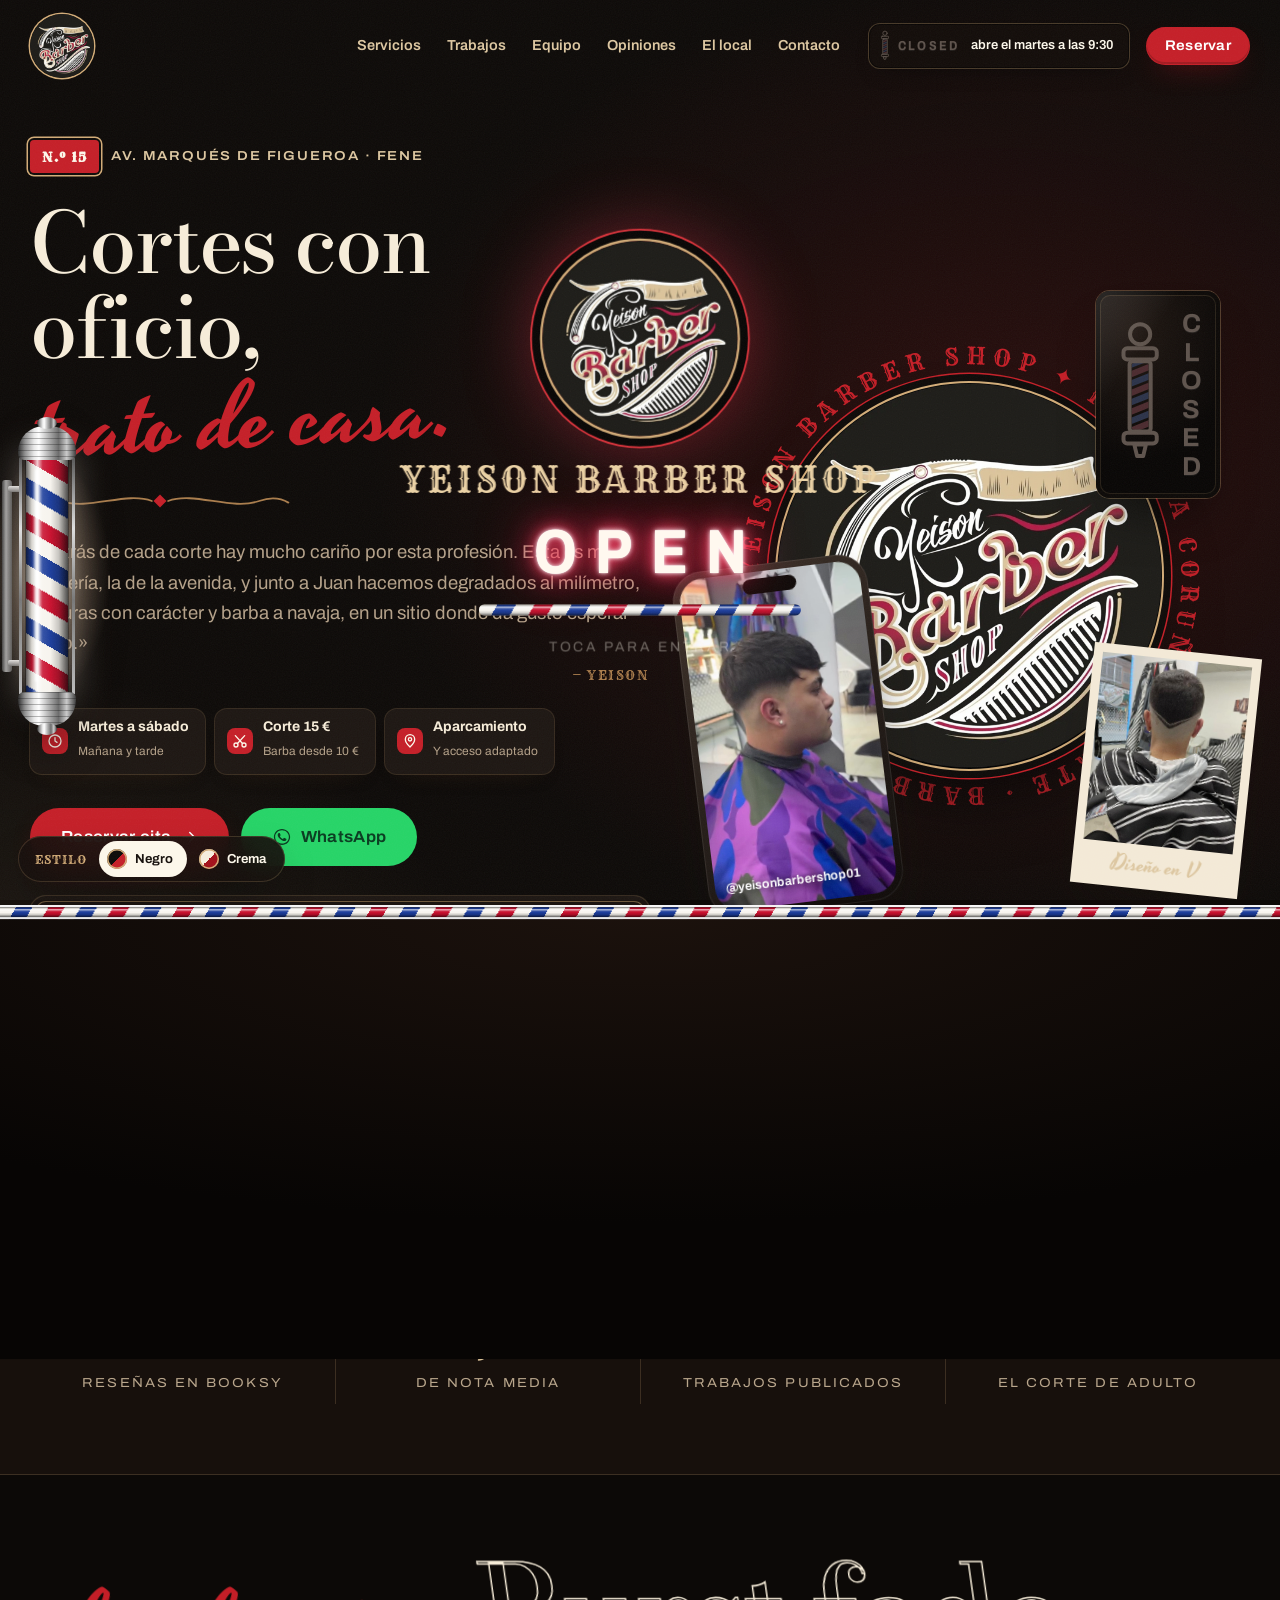
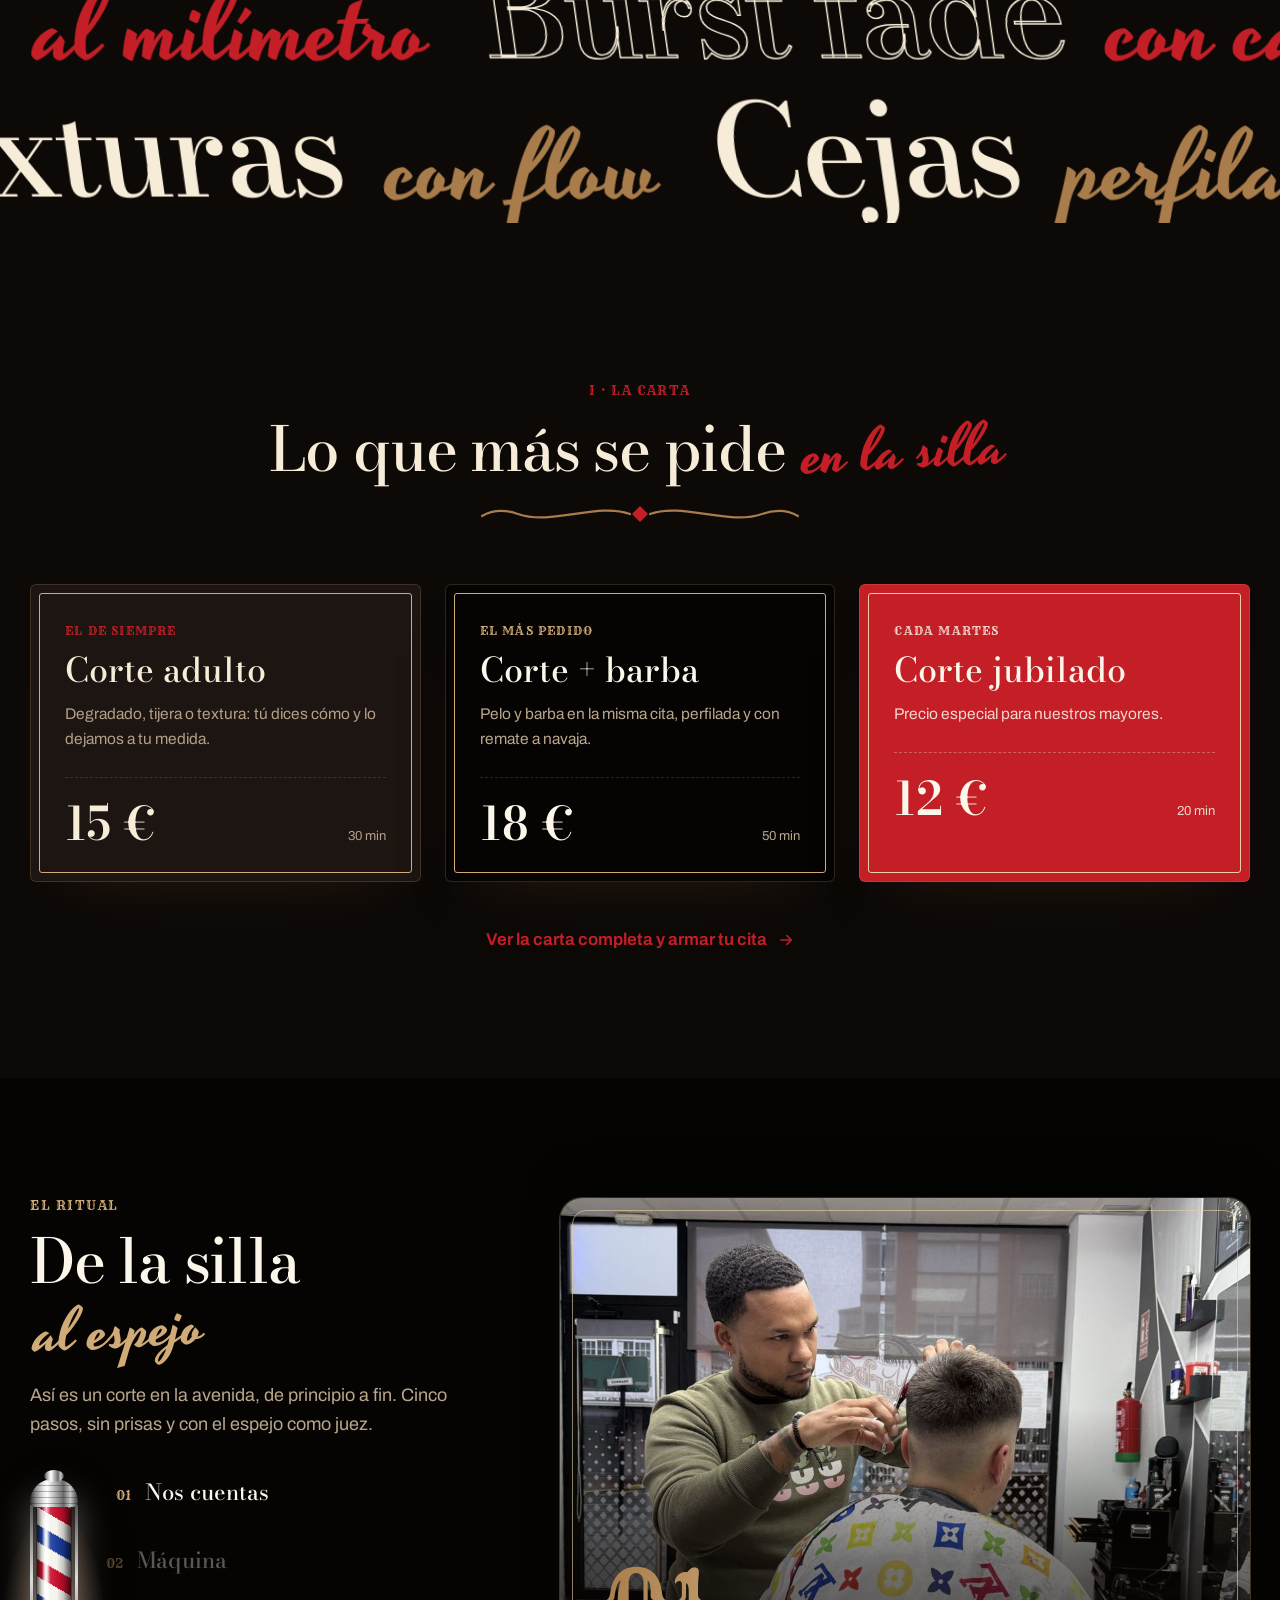
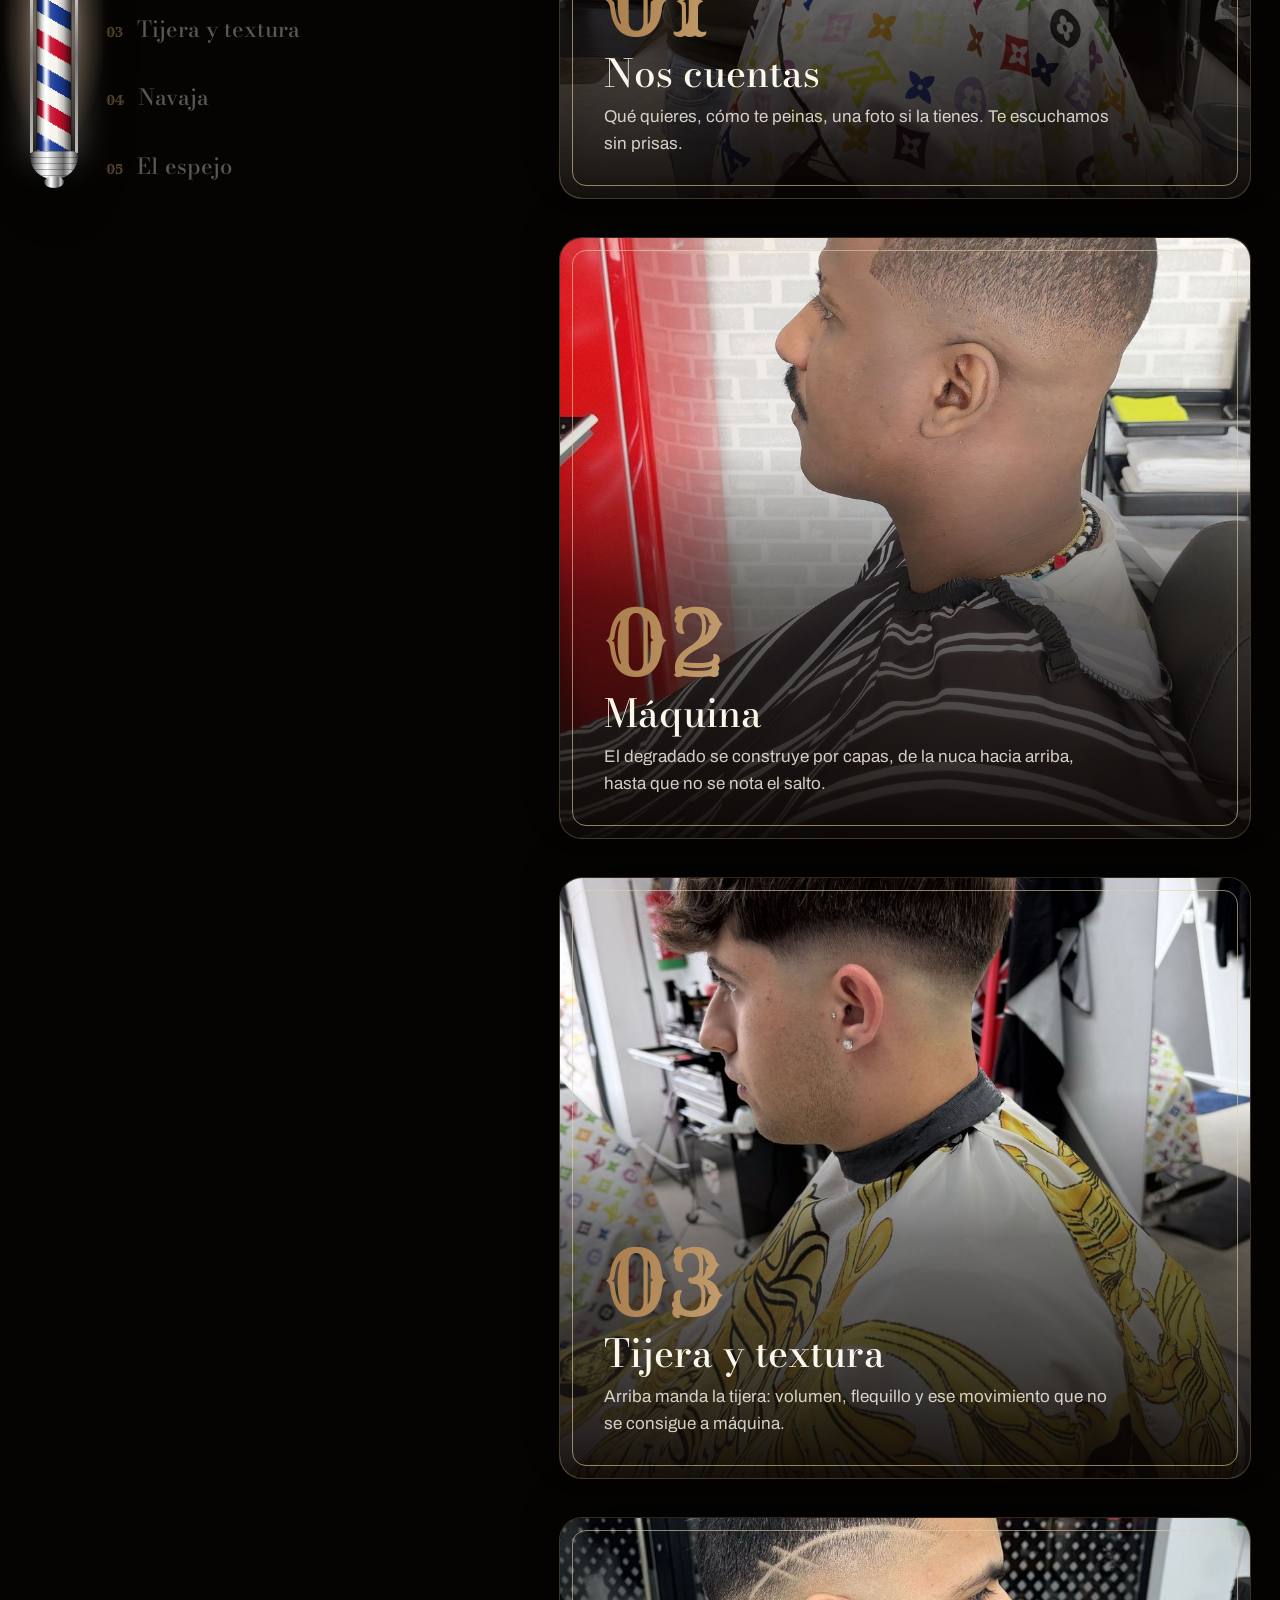
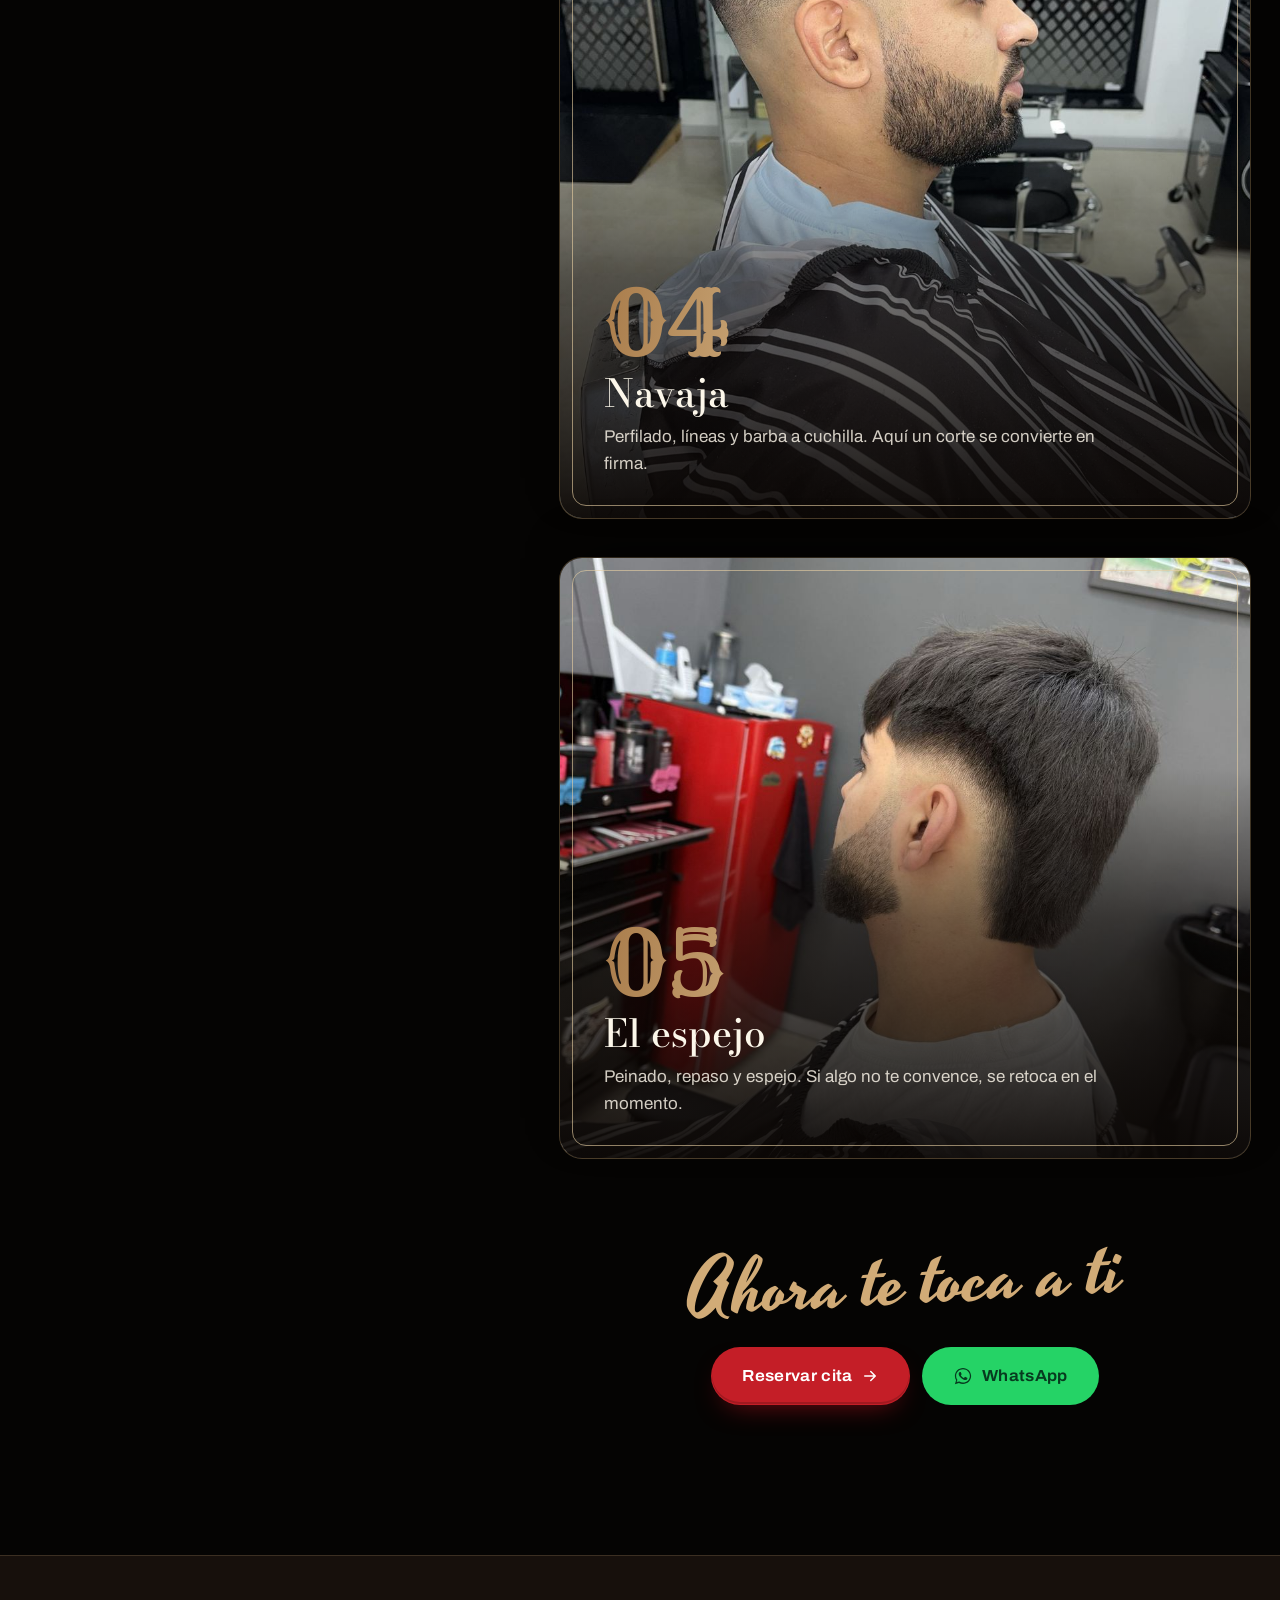
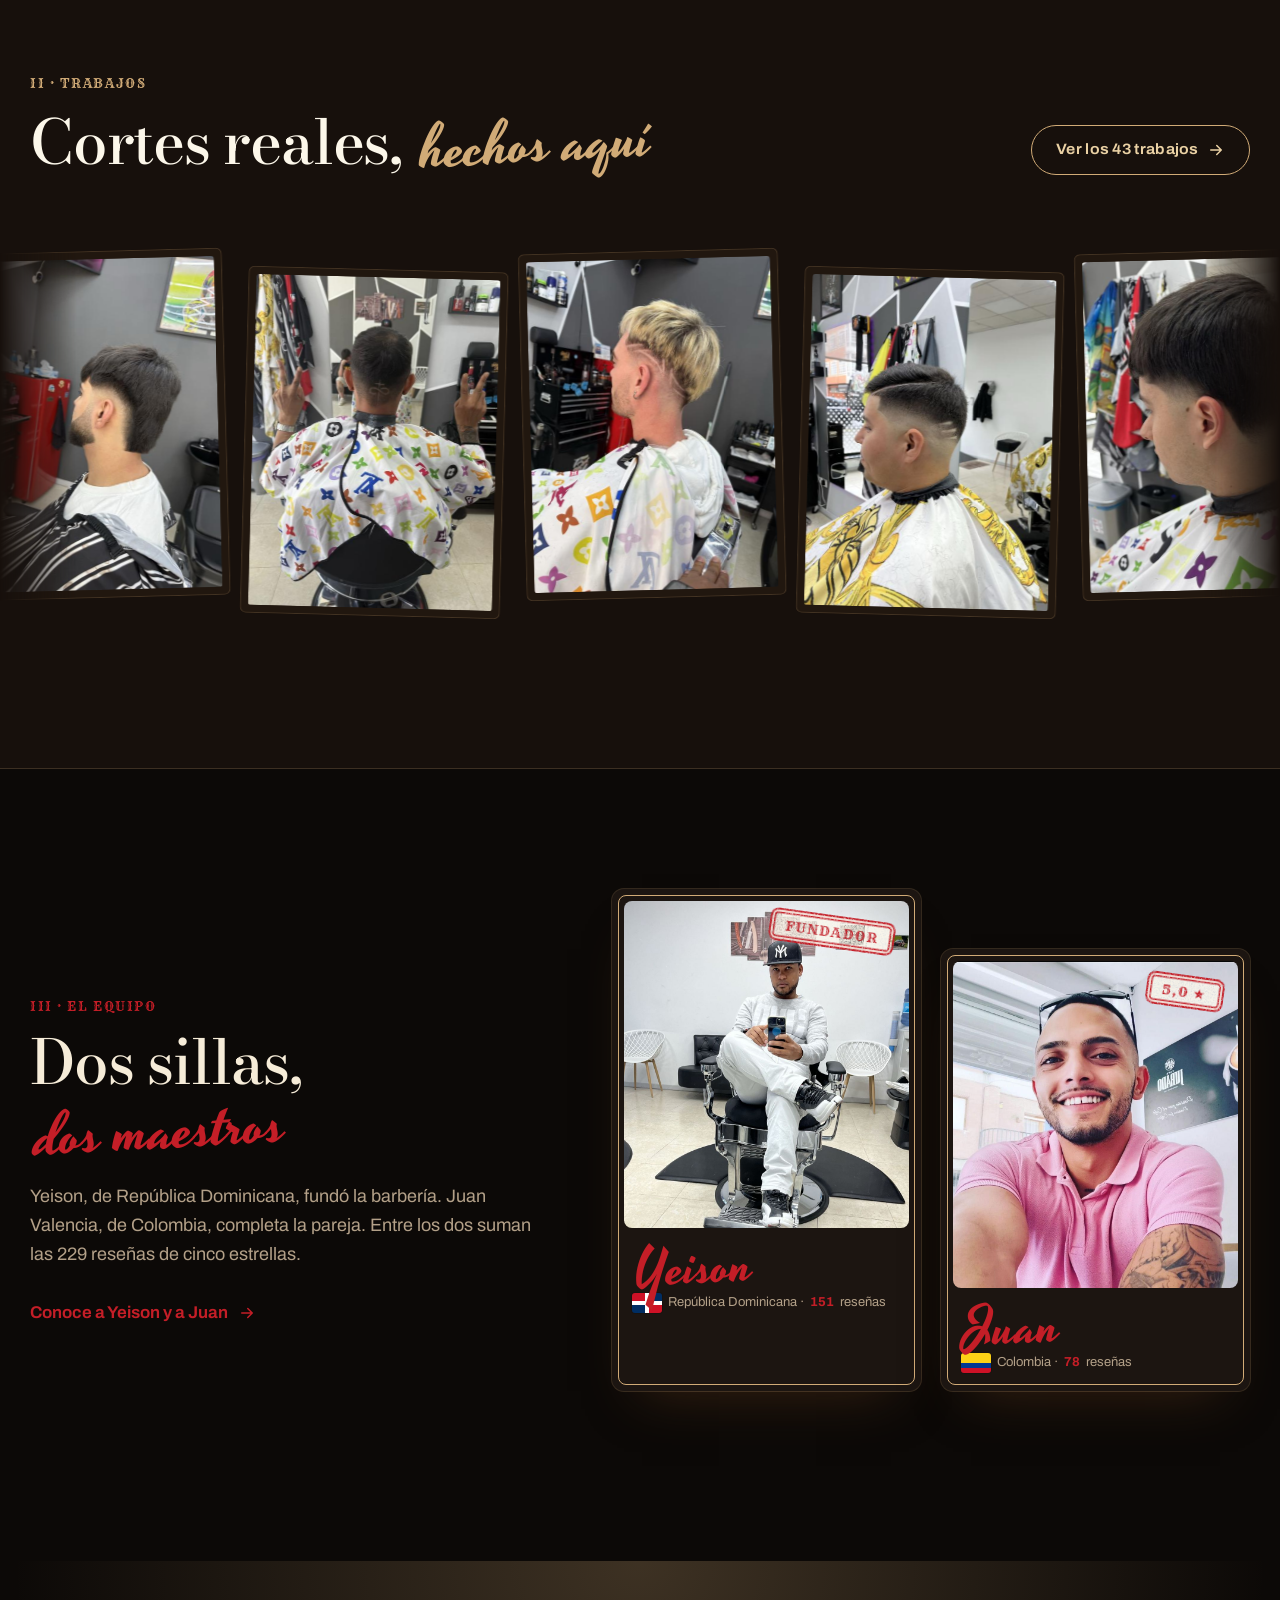
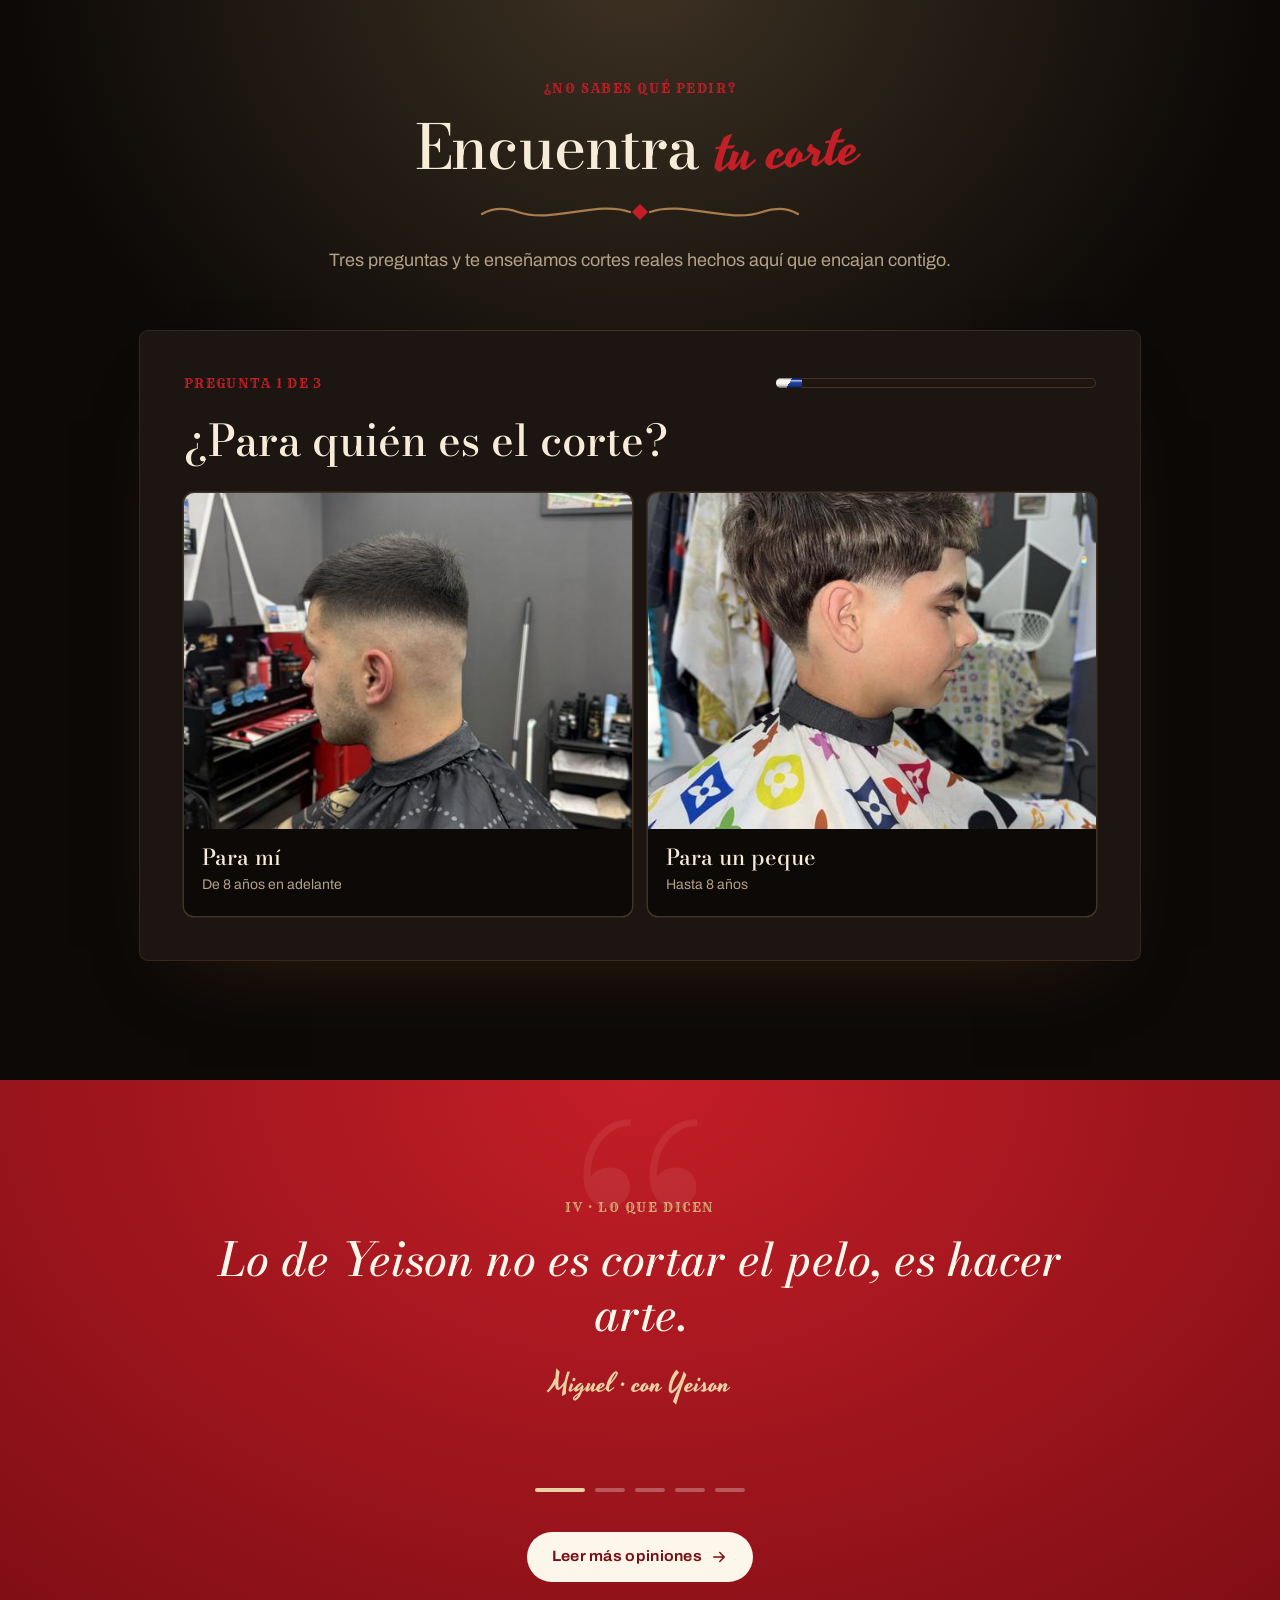
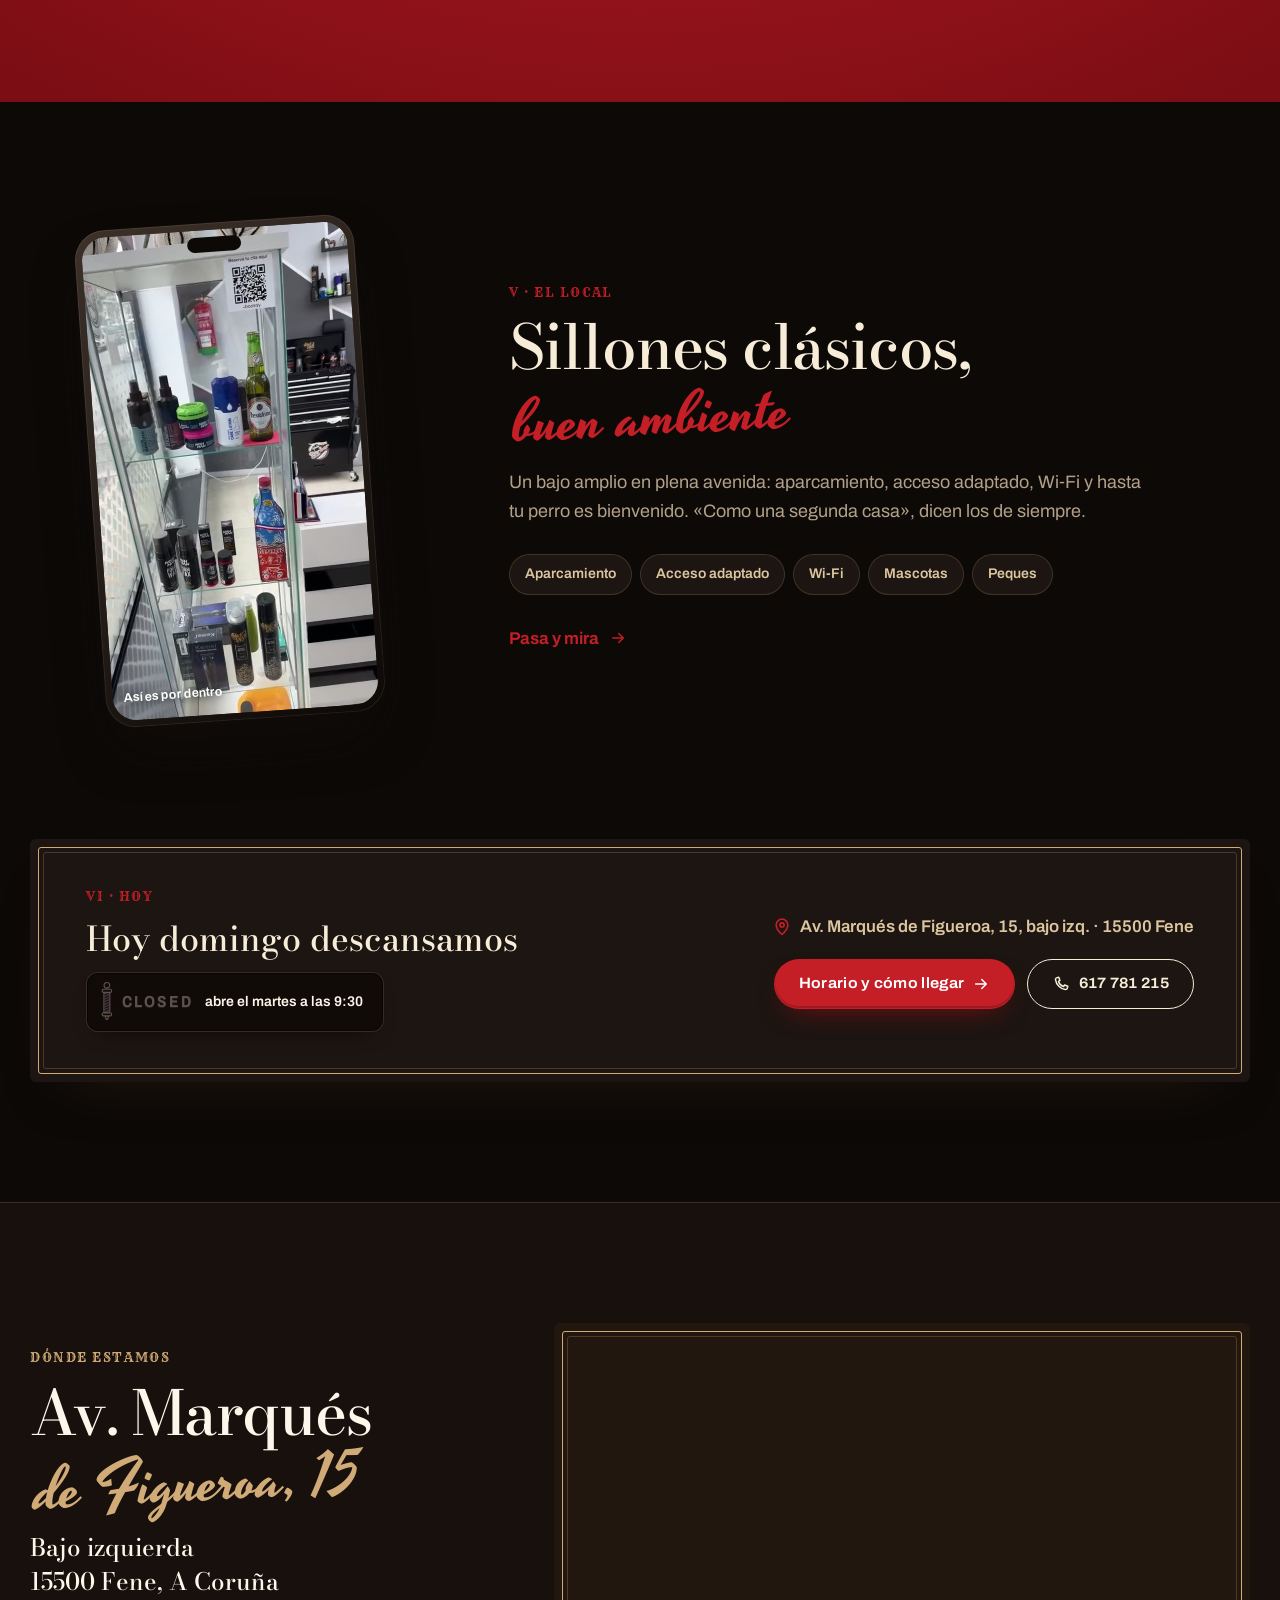
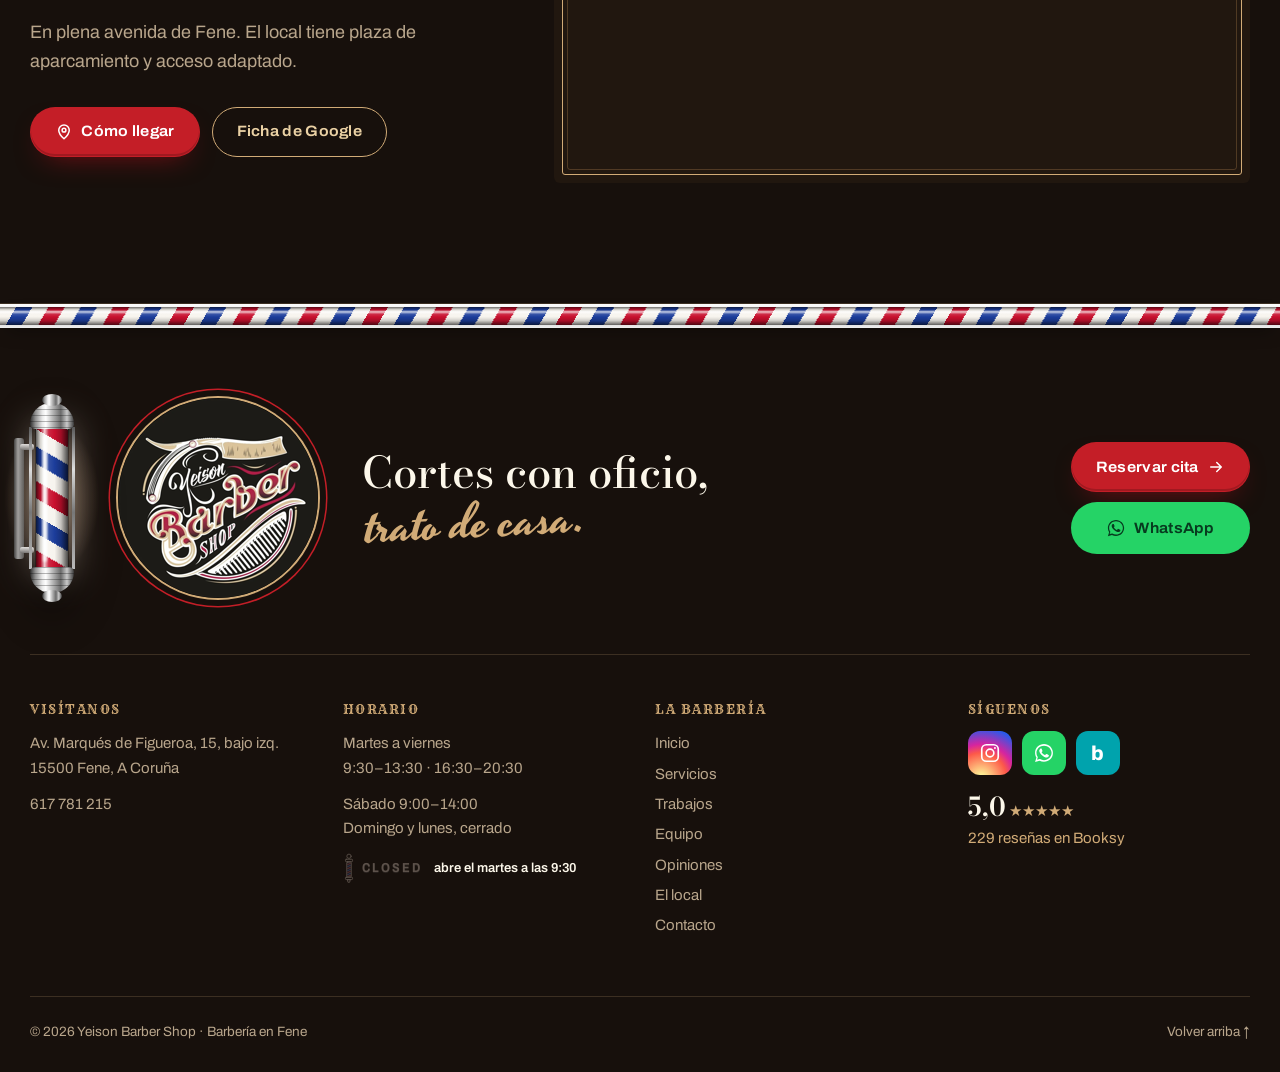
==== index.html @ dd915db0 "Añade la web de Yeison Barber Shop con la cita de Yeison en el hero Co-Authored-By: Claude Sonnet 5." ====
<!doctype html>
<html lang="es">
<head>
<meta charset="utf-8">
<meta name="viewport" content="width=device-width, initial-scale=1, viewport-fit=cover">
<title>Yeison Barber Shop · Barbería en Fene</title>
<meta name="description" content="Barbería en Fene (A Coruña): degradados, cortes con textura, barba, afeitado y cejas. 5,0 en Booksy con 229 reseñas. Reserva online en un minuto.">
<meta name="theme-color" content="#0c0907">
<link rel="icon" type="image/png" sizes="48x48" href="assets/img/marca/favicon-48.png">
<link rel="apple-touch-icon" href="assets/img/marca/apple-touch-icon.png">
<link rel="manifest" href="site.webmanifest">
<meta property="og:type" content="website">
<meta property="og:locale" content="es_ES">
<meta property="og:site_name" content="Yeison Barber Shop">
<meta property="og:title" content="💈 Yeison Barber Shop · Barbería en Fene">
<meta property="og:description" content="Degradados, texturas, diseños a cuchilla, barba y afeitado con Yeison y Juan. ⭐ 5,0 en Booksy (229 reseñas). Corte desde 15 €. Reserva online o por WhatsApp · Av. Marqués de Figueroa, 15, Fene.">
<meta property="og:url" content="https://sefiro888.github.io/YeisonBarberiademostracion/">
<link rel="canonical" href="https://sefiro888.github.io/YeisonBarberiademostracion/">
<meta property="og:image" content="https://sefiro888.github.io/YeisonBarberiademostracion/assets/img/og-yeison.jpg">
<meta property="og:image:secure_url" content="https://sefiro888.github.io/YeisonBarberiademostracion/assets/img/og-yeison.jpg">
<meta property="og:image:type" content="image/jpeg">
<meta property="og:image:alt" content="Sello de Yeison Barber Shop con valoración 5,0, servicios y dirección en Fene">
<meta name="twitter:image" content="https://sefiro888.github.io/YeisonBarberiademostracion/assets/img/og-yeison.jpg">
<meta name="twitter:title" content="💈 Yeison Barber Shop · Barbería en Fene">
<meta name="twitter:description" content="Degradados, texturas, diseños a cuchilla, barba y afeitado con Yeison y Juan. ⭐ 5,0 en Booksy (229 reseñas). Corte desde 15 €. Reserva online o por WhatsApp · Av. Marqués de Figueroa, 15, Fene.">
<meta property="og:image:width" content="1200">
<meta property="og:image:height" content="630">
<meta name="twitter:card" content="summary_large_image">
<link rel="preload" href="assets/fonts/bodoni-moda-latin-wght-normal.woff2" as="font" type="font/woff2" crossorigin>
<link rel="preload" href="assets/fonts/archivo-latin-wdth-normal.woff2" as="font" type="font/woff2" crossorigin>
<link rel="stylesheet" href="assets/css/site.css?v=mus6ccew">
<link rel="stylesheet" href="assets/css/fx.css?v=mus6ccew">
<script>(function(d){d.classList.add('js');var t;try{var q=new URLSearchParams(location.search).get('tema');if(q==='negro'||q==='crema')localStorage.setItem('yb-tema',q);t=localStorage.getItem('yb-tema');if(sessionStorage.getItem('yb-nav'))d.classList.add('is-entering')}catch(e){}if(t!=='crema')d.setAttribute('data-theme','negro');try{if(!sessionStorage.getItem('yb-intro')&&!sessionStorage.getItem('yb-nav')&&!matchMedia('(prefers-reduced-motion: reduce)').matches)d.classList.add('show-intro')}catch(e){}})(document.documentElement)</script>
<script type="application/ld+json">{"@context":"https://schema.org","@type":"BarberShop","name":"Yeison Barber Shop","telephone":"+34 617 781 215","priceRange":"10 € – 52 €","address":{"@type":"PostalAddress","streetAddress":"Av. Marqués de Figueroa, 15, bajo izquierda","postalCode":"15500","addressLocality":"Fene","addressRegion":"A Coruña","addressCountry":"ES"},"openingHoursSpecification":[{"@type":"OpeningHoursSpecification","dayOfWeek":["Tuesday","Wednesday","Thursday","Friday"],"opens":"09:30","closes":"13:30"},{"@type":"OpeningHoursSpecification","dayOfWeek":["Tuesday","Wednesday","Thursday","Friday"],"opens":"16:30","closes":"20:30"},{"@type":"OpeningHoursSpecification","dayOfWeek":"Saturday","opens":"09:00","closes":"14:00"}],"aggregateRating":{"@type":"AggregateRating","ratingValue":"5.0","reviewCount":"229"}}</script>
</head>
<body class="page-inicio">
<a class="skip" href="#contenido">Saltar al contenido</a>
<div class="intro" aria-hidden="true">
  <div class="intro-half intro-top"></div><div class="intro-half intro-bottom"></div>
  <div class="intro-core">
    <div class="intro-seal"><img src="assets/img/marca/logo-negro.png" alt="" width="640" height="640"></div>
    <p class="intro-name">Yeison Barber Shop</p>
    <p class="intro-neon">OPEN</p>
    <div class="intro-tube"><span></span></div>
    <p class="intro-skip">Toca para entrar</p>
  </div>
</div>
<div class="toasts" aria-live="polite"></div>
<div class="veil" aria-hidden="true"><div class="veil-pole"></div><img src="assets/img/marca/logo-sm.png" alt="" width="420" height="365"></div>
<div class="pole-progress" aria-hidden="true"><span></span></div>

<header class="site-header">
  <div class="wrap header-in">
    <a class="brand" href="index.html" aria-label="Yeison Barber Shop, inicio">
      <img src="assets/img/marca/logo-sm.png" width="420" height="365" alt="">
    </a>
    <nav class="nav" id="nav" aria-label="Principal">
      <a href="index.html" class="nav-home" aria-current="page">Inicio</a>
      <a href="servicios.html">Servicios</a>
      <a href="trabajos.html">Trabajos</a>
      <a href="equipo.html">Equipo</a>
      <a href="opiniones.html">Opiniones</a>
      <a href="el-local.html">El local</a>
      <a href="contacto.html">Contacto</a>
      <div class="nav-extra">
        <a class="btn btn-red" href="https://booksy.com/es-es/69152_yeisonbarbershop_barberia_60431_a-fraga" target="_blank" rel="noopener">Reservar en Booksy <svg class="i-arrow" viewBox="0 0 24 24" aria-hidden="true"><path d="M5 12h13m-5-6 6 6-6 6"/></svg></a>
        <p><a href="tel:+34617781215">617 781 215</a> · Av. Marqués de Figueroa, 15 · Fene</p>
      </div>
    </nav>
    <span class="status status-head" data-status><i></i><span>Consultando horario…</span></span>
    <a class="btn btn-red btn-sm header-cta" href="https://booksy.com/es-es/69152_yeisonbarbershop_barberia_60431_a-fraga" target="_blank" rel="noopener">Reservar</a>
    <button class="menu-btn" aria-controls="nav" aria-expanded="false" aria-label="Abrir menú"><span></span><span></span><span></span></button>
  </div>
</header>

<main id="contenido">
<section class="hero">
  <div class="lamp hero-lamp" aria-hidden="true"><span class="lamp-mount"></span><span class="lamp-cap lamp-top"></span><span class="lamp-glass"></span><span class="lamp-cap lamp-bottom"></span></div>
  <div class="ticker ticker-top" aria-hidden="true">
    <div class="ticker-track">
      <span>Degradados</span><i>✦</i><span>Burst fade</span><i>✦</i><span>Texturas</span><i>✦</i><span>Diseños a cuchilla</span><i>✦</i><span>Barba</span><i>✦</i><span>Afeitado</span><i>✦</i><span>Cejas</span><i>✦</i><span>Peques</span><i>✦</i>
      <span>Degradados</span><i>✦</i><span>Burst fade</span><i>✦</i><span>Texturas</span><i>✦</i><span>Diseños a cuchilla</span><i>✦</i><span>Barba</span><i>✦</i><span>Afeitado</span><i>✦</i><span>Cejas</span><i>✦</i><span>Peques</span><i>✦</i>
    </div>
  </div>
  <div class="wrap hero-in">
    <div class="hero-copy">
      <p class="badge-line"><span class="rye">N.º 15</span> Av. Marqués de Figueroa · Fene</p>
      <h1 class="split">Cortes con oficio, <span class="script">trato de casa.</span></h1>
      <svg class="swash " viewBox="0 0 320 28" aria-hidden="true"><path class="sw-l" d="M150 14C118 2 72 26 38 14 24 9 12 10 2 16"/><path class="sw-r" d="M170 14c32-12 78 12 112 0 14-5 26-4 36 2"/><path class="sw-d" d="m160 6 8 8-8 8-8-8z"/></svg>
      <blockquote class="lead hero-quote">
        <p>«Detrás de cada corte hay mucho cariño por esta profesión. Esta es mi barbería, la de la avenida, y junto a Juan hacemos degradados al milímetro, texturas con carácter y barba a navaja, en un sitio donde da gusto esperar turno.»</p>
        <footer>— Yeison</footer>
      </blockquote>
      <ul class="hero-facts">
        <li><svg class="i-line" viewBox="0 0 24 24" aria-hidden="true"><circle cx="12" cy="12" r="9"/><path d="M12 7v5l3 2"/></svg><span><b>Martes a sábado</b><small>Mañana y tarde</small></span></li>
        <li><svg class="i-line" viewBox="0 0 24 24" aria-hidden="true"><circle cx="6" cy="18" r="3"/><circle cx="18" cy="18" r="3"/><path d="M8.2 15.8 19 4M15.8 15.8 5 4"/></svg><span><b>Corte 15 €</b><small>Barba desde 10 €</small></span></li>
        <li><svg class="i-line" viewBox="0 0 24 24" aria-hidden="true"><path d="M12 21s-7-6.2-7-11.5a7 7 0 0 1 14 0C19 14.8 12 21 12 21Z"/><circle cx="12" cy="9.5" r="2.5"/></svg><span><b>Aparcamiento</b><small>Y acceso adaptado</small></span></li>
      </ul>
      <div class="hero-cta">
        <a class="btn btn-red btn-lg" href="https://booksy.com/es-es/69152_yeisonbarbershop_barberia_60431_a-fraga" target="_blank" rel="noopener">Reservar cita <svg class="i-arrow" viewBox="0 0 24 24" aria-hidden="true"><path d="M5 12h13m-5-6 6 6-6 6"/></svg></a>
        <a class="btn btn-wa btn-lg" href="https://wa.me/34617781215?text=Hola%20Yeison%2C%20quer%C3%ADa%20pedir%20cita" target="_blank" rel="noopener"><svg class="i-wa" viewBox="0 0 32 32" aria-hidden="true"><path d="M16 3C8.8 3 3 8.7 3 15.8c0 2.5.7 4.9 2 6.9L3 29l6.5-1.9c2 1.1 4.2 1.6 6.5 1.6 7.2 0 13-5.7 13-12.8S23.2 3 16 3Zm0 23.4c-2.1 0-4.1-.6-5.8-1.6l-.4-.2-3.9 1.1 1.1-3.7-.3-.4a10.4 10.4 0 0 1-1.7-5.8C5 10 9.9 5.3 16 5.3S27 10 27 15.8s-4.9 10.6-11 10.6Zm6-7.9c-.3-.2-2-1-2.3-1.1-.3-.1-.5-.2-.8.2l-1 1.3c-.2.2-.4.2-.7.1a9 9 0 0 1-4.5-3.9c-.3-.6.3-.5 1-1.8.1-.2 0-.4 0-.6l-1-2.5c-.3-.7-.6-.6-.8-.6h-.7c-.2 0-.6.1-.9.4-.3.3-1.2 1.2-1.2 2.9s1.2 3.4 1.4 3.6c.2.2 2.4 3.7 5.9 5.2 2.2.9 3 1 4.1.8.7-.1 2-.8 2.3-1.6.3-.8.3-1.5.2-1.6-.1-.2-.3-.3-.6-.4Z"/></svg> WhatsApp</a>
      </div>
      <div class="hero-card">
        <p class="status status-pill" data-status><i></i><span>Consultando horario…</span></p>
        <p class="countdown" data-countdown><span class="cd-label">Cierra en</span><span class="cd-digits"></span></p>
        <a class="hero-rating" href="opiniones.html"><b>5,0</b><span class="stars">★★★★★</span><small>229 reseñas en Booksy</small></a>
      </div>
    </div>

    <div class="hero-stage">
      <div class="seal">
        <svg class="seal-ring" viewBox="0 0 200 200" aria-hidden="true">
          <defs><path id="ring" d="M100,100 m-90,0 a90,90 0 1,1 180,0 a90,90 0 1,1 -180,0"/></defs>
          <text textLength="560" lengthAdjust="spacing"><textPath href="#ring">YEISON BARBER SHOP ✦ FENE · A CORUÑA ✦ CORTE · BARBA · NAVAJA ✦</textPath></text>
        </svg>
        <div class="seal-face"><img class="logo-shine" src="assets/img/marca/logo.png" width="1000" height="868" alt="Logotipo de Yeison Barber Shop: navaja, peine y letras de rotulista en rojo y oro"></div>
      </div>
      <figure class="phone phone-hero">
        <video src="assets/video/corte-burst.mp4" poster="assets/video/corte-burst.jpg" muted loop playsinline autoplay preload="metadata" aria-label="Vídeo: resultado de un burst fade"></video>
        <figcaption>@yeisonbarbershop01</figcaption>
      </figure>
      <figure class="polaroid polaroid-a">
        <img src="assets/img/trabajos/trabajo-32-sm.jpg" width="520" height="693" alt="Nuca con degradado y diseño en V">
        <figcaption>Diseño en V</figcaption>
      </figure>
      <div class="neon-board hero-board" data-neon-board role="img" aria-label="Letrero de abierto o cerrado"></div>
    </div>
  </div>
  <a class="scroll-cue" href="#cifras" aria-label="Seguir bajando"><span></span></a>
</section>

<div class="ticker" aria-hidden="true">
  <div class="ticker-track">
    <span>Degradados</span><i>✦</i><span>Burst fade</span><i>✦</i><span>Texturas</span><i>✦</i><span>Diseños a cuchilla</span><i>✦</i><span>Barba</span><i>✦</i><span>Afeitado</span><i>✦</i><span>Cejas</span><i>✦</i><span>Peques</span><i>✦</i>
    <span>Degradados</span><i>✦</i><span>Burst fade</span><i>✦</i><span>Texturas</span><i>✦</i><span>Diseños a cuchilla</span><i>✦</i><span>Barba</span><i>✦</i><span>Afeitado</span><i>✦</i><span>Cejas</span><i>✦</i><span>Peques</span><i>✦</i>
  </div>
</div>

<section class="figures" id="cifras">
  <div class="wrap figures-in">
    <div class="fig reveal"><b data-count="229">229</b><span>reseñas en Booksy</span></div>
    <div class="fig reveal"><b><span data-count="5" data-decimals="1">5,0</span></b><span>de nota media</span></div>
    <div class="fig reveal"><b data-count="43">43</b><span>trabajos publicados</span></div>
    <div class="fig reveal"><b data-count="15">15</b><b class="unit">€</b><span>el corte de adulto</span></div>
  </div>
</section>

<section class="bigline" aria-hidden="true">
  <div class="bigline-row" data-velocity="1"><div class="bigline-track"><span>Degradados</span><em>al milímetro</em><span>Burst fade</span><em>con carácter</em><span>Taper</span><em>limpio</em><span>Diseños</span><em>a cuchilla</em></div></div>
  <div class="bigline-row" data-velocity="-1"><div class="bigline-track"><span>Barba</span><em>a navaja</em><span>Texturas</span><em>con flow</em><span>Cejas</span><em>perfiladas</em><span>Peques</span><em>contentos</em></div></div>
</section>

<!-- Servicios -->
<section class="section home-services">
  <div class="wrap">
    <header class="sec-head center reveal">
      <p class="eyebrow">I · La carta</p>
      <h2 class="split">Lo que más se pide <span class="script">en la silla</span></h2>
      <svg class="swash " viewBox="0 0 320 28" aria-hidden="true"><path class="sw-l" d="M150 14C118 2 72 26 38 14 24 9 12 10 2 16"/><path class="sw-r" d="M170 14c32-12 78 12 112 0 14-5 26-4 36 2"/><path class="sw-d" d="m160 6 8 8-8 8-8-8z"/></svg>
    </header>
    <div class="feature-cards">
      <a class="fcard reveal" href="servicios.html#carta">
        <span class="fcard-tag">El de siempre</span>
        <h3>Corte adulto</h3>
        <p>Degradado, tijera o textura: tú dices cómo y lo dejamos a tu medida.</p>
        <p class="fcard-price"><b>15 €</b><small>30 min</small></p>
      </a>
      <a class="fcard fcard-star reveal" href="servicios.html#carta">
        <span class="fcard-tag">El más pedido</span>
        <h3>Corte + barba</h3>
        <p>Pelo y barba en la misma cita, perfilada y con remate a navaja.</p>
        <p class="fcard-price"><b>18 €</b><small>50 min</small></p>
      </a>
      <a class="fcard fcard-tue reveal" href="servicios.html#extras" data-tuesday>
        <span class="fcard-tag">Cada martes</span>
        <h3>Corte jubilado</h3>
        <p>Precio especial para nuestros mayores. <span class="today-flag">¡Hoy es martes!</span></p>
        <p class="fcard-price"><b>12 €</b><small>20 min</small></p>
      </a>
    </div>
    <p class="center reveal"><a class="link-arrow" href="servicios.html">Ver la carta completa y armar tu cita <svg class="i-arrow" viewBox="0 0 24 24" aria-hidden="true"><path d="M5 12h13m-5-6 6 6-6 6"/></svg></a></p>
  </div>
</section>

<!-- El ritual -->
<section class="ritual" id="ritual">
  <div class="wrap ritual-in">
    <aside class="ritual-side">
      <p class="eyebrow">El ritual</p>
      <h2 class="split">De la silla <span class="script">al espejo</span></h2>
      <p class="sec-lead">Así es un corte en la avenida, de principio a fin. Cinco pasos, sin prisas y con el espejo como juez.</p>
      <div class="ritual-meter">
        <div class="lamp ritual-lamp" aria-hidden="true"><span class="lamp-cap lamp-top"></span><span class="lamp-glass"></span><span class="lamp-cap lamp-bottom"></span></div>
        <ol class="ritual-steps" data-ritual-steps>
          <li class="is-on"><span>01</span>Nos cuentas</li>
          <li><span>02</span>Máquina</li>
          <li><span>03</span>Tijera y textura</li>
          <li><span>04</span>Navaja</li>
          <li><span>05</span>El espejo</li>
        </ol>
      </div>
    </aside>
    <div class="ritual-stack">
      <article class="rs" style="--i:0"><img src="assets/img/trabajos/trabajo-22.jpg" alt="Yeison empezando un corte en la barbería" loading="lazy" width="1100" height="1467"><div class="rs-txt"><span class="rs-n">01</span><h3>Nos cuentas</h3><p>Qué quieres, cómo te peinas, una foto si la tienes. Te escuchamos sin prisas.</p></div></article>
      <article class="rs" style="--i:1"><img src="assets/img/trabajos/trabajo-41.jpg" alt="Degradado a máquina muy apurado" loading="lazy" width="1100" height="1100"><div class="rs-txt"><span class="rs-n">02</span><h3>Máquina</h3><p>El degradado se construye por capas, de la nuca hacia arriba, hasta que no se nota el salto.</p></div></article>
      <article class="rs" style="--i:2"><img src="assets/img/trabajos/trabajo-14.jpg" alt="Corte con textura y flequillo" loading="lazy" width="1100" height="1467"><div class="rs-txt"><span class="rs-n">03</span><h3>Tijera y textura</h3><p>Arriba manda la tijera: volumen, flequillo y ese movimiento que no se consigue a máquina.</p></div></article>
      <article class="rs" style="--i:3"><img src="assets/img/trabajos/trabajo-34.jpg" alt="Línea a cuchilla y barba perfilada" loading="lazy" width="1100" height="1467"><div class="rs-txt"><span class="rs-n">04</span><h3>Navaja</h3><p>Perfilado, líneas y barba a cuchilla. Aquí un corte se convierte en firma.</p></div></article>
      <article class="rs" style="--i:4"><img src="assets/img/trabajos/trabajo-03.jpg" alt="Resultado final de un burst fade con textura" loading="lazy" width="1100" height="1467"><div class="rs-txt"><span class="rs-n">05</span><h3>El espejo</h3><p>Peinado, repaso y espejo. Si algo no te convence, se retoca en el momento.</p></div></article>
      <div class="rs-end">
        <p class="script">Ahora te toca a ti</p>
        <div class="hero-cta"><a class="btn btn-red btn-lg" href="https://booksy.com/es-es/69152_yeisonbarbershop_barberia_60431_a-fraga" target="_blank" rel="noopener">Reservar cita <svg class="i-arrow" viewBox="0 0 24 24" aria-hidden="true"><path d="M5 12h13m-5-6 6 6-6 6"/></svg></a><a class="btn btn-wa btn-lg" href="https://wa.me/34617781215?text=Hola%20Yeison%2C%20quer%C3%ADa%20pedir%20cita" target="_blank" rel="noopener"><svg class="i-wa" viewBox="0 0 32 32" aria-hidden="true"><path d="M16 3C8.8 3 3 8.7 3 15.8c0 2.5.7 4.9 2 6.9L3 29l6.5-1.9c2 1.1 4.2 1.6 6.5 1.6 7.2 0 13-5.7 13-12.8S23.2 3 16 3Zm0 23.4c-2.1 0-4.1-.6-5.8-1.6l-.4-.2-3.9 1.1 1.1-3.7-.3-.4a10.4 10.4 0 0 1-1.7-5.8C5 10 9.9 5.3 16 5.3S27 10 27 15.8s-4.9 10.6-11 10.6Zm6-7.9c-.3-.2-2-1-2.3-1.1-.3-.1-.5-.2-.8.2l-1 1.3c-.2.2-.4.2-.7.1a9 9 0 0 1-4.5-3.9c-.3-.6.3-.5 1-1.8.1-.2 0-.4 0-.6l-1-2.5c-.3-.7-.6-.6-.8-.6h-.7c-.2 0-.6.1-.9.4-.3.3-1.2 1.2-1.2 2.9s1.2 3.4 1.4 3.6c.2.2 2.4 3.7 5.9 5.2 2.2.9 3 1 4.1.8.7-.1 2-.8 2.3-1.6.3-.8.3-1.5.2-1.6-.1-.2-.3-.3-.6-.4Z"/></svg> WhatsApp</a></div>
      </div>
    </div>
  </div>
</section>

<!-- Trabajos -->
<section class="section section-ink home-works">
  <div class="wrap">
    <header class="sec-head sec-head-row reveal">
      <div>
        <p class="eyebrow">II · Trabajos</p>
        <h2 class="split">Cortes reales, <span class="script">hechos aquí</span></h2>
      </div>
      <a class="btn btn-gold-line" href="trabajos.html">Ver los 43 trabajos <svg class="i-arrow" viewBox="0 0 24 24" aria-hidden="true"><path d="M5 12h13m-5-6 6 6-6 6"/></svg></a>
    </header>
  </div>
  <div class="filmstrip" aria-label="Algunos trabajos recientes">
    <div class="filmstrip-track">
      <a href="trabajos.html"><img src="assets/img/trabajos/trabajo-03-sm.jpg" alt="Burst con textura" loading="lazy" width="520" height="693"></a>
      <a href="trabajos.html"><img src="assets/img/trabajos/trabajo-13-sm.jpg" alt="Freestyle a cuchilla" loading="lazy" width="520" height="693"></a>
      <a href="trabajos.html"><img src="assets/img/trabajos/trabajo-08-sm.jpg" alt="Mullet decolorado" loading="lazy" width="520" height="693"></a>
      <a href="trabajos.html"><img src="assets/img/trabajos/trabajo-26-sm.jpg" alt="Raya marcada" loading="lazy" width="520" height="693"></a>
      <a href="trabajos.html"><img src="assets/img/trabajos/trabajo-30-sm.jpg" alt="Crop con volumen" loading="lazy" width="520" height="693"></a>
      <a href="trabajos.html"><img src="assets/img/trabajos/trabajo-36-sm.jpg" alt="Diseño freestyle" loading="lazy" width="520" height="693"></a>
      <a href="trabajos.html"><img src="assets/img/trabajos/trabajo-33-sm.jpg" alt="Fade y barba poblada" loading="lazy" width="520" height="693"></a>
      <a href="trabajos.html"><img src="assets/img/trabajos/trabajo-40-sm.jpg" alt="Color cobrizo" loading="lazy" width="520" height="693"></a>
      <a href="trabajos.html"><img src="assets/img/trabajos/trabajo-18-sm.jpg" alt="Textura peque" loading="lazy" width="520" height="693"></a>
      <a href="trabajos.html"><img src="assets/img/trabajos/trabajo-07-sm.jpg" alt="Rizos y fade" loading="lazy" width="520" height="693"></a>
    </div>
  </div>
</section>

<!-- Equipo -->
<section class="section home-team">
  <div class="wrap home-team-in">
    <div class="home-team-copy reveal">
      <p class="eyebrow">III · El equipo</p>
      <h2 class="split">Dos sillas, <span class="script">dos maestros</span></h2>
      <p class="sec-lead">Yeison, de República Dominicana, fundó la barbería. Juan Valencia, de Colombia, completa la pareja. Entre los dos suman las 229 reseñas de cinco estrellas.</p>
      <a class="link-arrow" href="equipo.html">Conoce a Yeison y a Juan <svg class="i-arrow" viewBox="0 0 24 24" aria-hidden="true"><path d="M5 12h13m-5-6 6 6-6 6"/></svg></a>
    </div>
    <div class="duo">
      <a class="mini-license reveal" href="equipo.html#yeison">
        <span class="ml-photo razor"><img src="assets/img/yeison.jpg" alt="Yeison en el sillón de su barbería" loading="lazy" width="1100" height="1100"><span class="stamp">Fundador</span></span>
        <span class="ml-name script">Yeison</span>
        <span class="ml-meta"><span class="flag flag-do" aria-hidden="true"></span> República Dominicana · <b data-count="151">151</b> reseñas</span>
      </a>
      <a class="mini-license reveal" href="equipo.html#juan">
        <span class="ml-photo razor"><img src="assets/img/juan.jpg" alt="Juan Valencia sonriendo en la barbería" loading="lazy" width="1100" height="1100"><span class="stamp">5,0 ★</span></span>
        <span class="ml-name script">Juan</span>
        <span class="ml-meta"><span class="flag flag-co" aria-hidden="true"></span> Colombia · <b data-count="78">78</b> reseñas</span>
      </a>
    </div>
  </div>
</section>

<!-- Test -->
<section class="section quiz-sec">
  <div class="wrap">
    <header class="sec-head center reveal">
      <p class="eyebrow">¿No sabes qué pedir?</p>
      <h2 class="split">Encuentra <span class="script">tu corte</span></h2>
      <svg class="swash " viewBox="0 0 320 28" aria-hidden="true"><path class="sw-l" d="M150 14C118 2 72 26 38 14 24 9 12 10 2 16"/><path class="sw-r" d="M170 14c32-12 78 12 112 0 14-5 26-4 36 2"/><path class="sw-d" d="m160 6 8 8-8 8-8-8z"/></svg>
      <p class="sec-lead">Tres preguntas y te enseñamos cortes reales hechos aquí que encajan contigo.</p>
    </header>
    <div class="quiz reveal" data-quiz></div>
  </div>
</section>

<!-- Opiniones -->
<section class="section section-red home-quotes">
  <div class="wrap">
    <p class="eyebrow center reveal">IV · Lo que dicen</p>
    <div class="quote-rotator reveal" data-rotator aria-live="polite">
      <blockquote class="is-on"><p>Lo de Yeison no es cortar el pelo, es hacer arte.</p><cite>Miguel · con Yeison</cite></blockquote>
      <blockquote><p>Juan es el peluquero que mejor me ha pelado. Soy de Jerez y cuando vuelva a mi tierra me acordaré bastante.</p><cite>Damián · con Juan</cite></blockquote>
      <blockquote><p>Ya van dos años con ellos y espectacular todo: el trato, los cortes, el ambiente.</p><cite>Mario Alberto · con Juan</cite></blockquote>
      <blockquote><p>Trato inmejorable, como una segunda casa siempre.</p><cite>Sergio · con Yeison</cite></blockquote>
      <blockquote><p>Te aconseja los cortes que mejor te quedan. ¡Una maravilla! Repetiré sin duda.</p><cite>Kevin · Booksy</cite></blockquote>
    </div>
    <div class="rotator-dots" data-rotator-dots></div>
    <p class="center reveal"><a class="btn btn-cream" href="opiniones.html">Leer más opiniones <svg class="i-arrow" viewBox="0 0 24 24" aria-hidden="true"><path d="M5 12h13m-5-6 6 6-6 6"/></svg></a></p>
  </div>
</section>

<!-- Local + reel -->
<section class="section home-local">
  <div class="wrap home-local-in">
    <figure class="phone phone-tilt reveal"><video data-src="assets/video/el-local.mp4" poster="assets/video/el-local.jpg" muted loop playsinline preload="none" aria-label="Vídeo recorriendo el interior de la barbería"></video><figcaption>Así es por dentro</figcaption></figure>
    <div class="reveal">
      <p class="eyebrow">V · El local</p>
      <h2 class="split">Sillones clásicos, <span class="script">buen ambiente</span></h2>
      <p class="sec-lead">Un bajo amplio en plena avenida: aparcamiento, acceso adaptado, Wi‑Fi y hasta tu perro es bienvenido. «Como una segunda casa», dicen los de siempre.</p>
      <ul class="chips-list">
        <li>Aparcamiento</li><li>Acceso adaptado</li><li>Wi‑Fi</li><li>Mascotas</li><li>Peques</li>
      </ul>
      <a class="link-arrow" href="el-local.html">Pasa y mira <svg class="i-arrow" viewBox="0 0 24 24" aria-hidden="true"><path d="M5 12h13m-5-6 6 6-6 6"/></svg></a>
    </div>
  </div>
</section>

<!-- Visita -->
<section class="visit-band">
  <div class="wrap visit-band-in frame reveal">
    <div>
      <p class="eyebrow">VI · Hoy</p>
      <p class="visit-today" data-today>…</p>
      <p class="status status-pill" data-status><i></i><span>…</span></p>
    </div>
    <div>
      <p class="visit-addr"><svg class="i-line" viewBox="0 0 24 24" aria-hidden="true"><path d="M12 21s-7-6.2-7-11.5a7 7 0 0 1 14 0C19 14.8 12 21 12 21Z"/><circle cx="12" cy="9.5" r="2.5"/></svg> Av. Marqués de Figueroa, 15, bajo izq. · 15500 Fene</p>
      <div class="visit-btns">
        <a class="btn btn-red" href="contacto.html">Horario y cómo llegar <svg class="i-arrow" viewBox="0 0 24 24" aria-hidden="true"><path d="M5 12h13m-5-6 6 6-6 6"/></svg></a>
        <a class="btn btn-line" href="tel:+34617781215"><svg class="i-line" viewBox="0 0 24 24" aria-hidden="true"><path d="M6.6 3.5 9 3l1.6 4.2-2 1.4a11 11 0 0 0 6.8 6.8l1.4-2L21 15l-.5 2.4a2.5 2.5 0 0 1-2.6 2A16 16 0 0 1 4.6 6.1a2.5 2.5 0 0 1 2-2.6Z"/></svg> 617 781 215</a>
      </div>
    </div>
  </div>
</section>

<!-- Mapa -->
<section class="section section-ink map-sec">
  <div class="wrap map-in">
    <div class="reveal">
      <p class="eyebrow">Dónde estamos</p>
      <h2 class="split">Av. Marqués <span class="script">de Figueroa, 15</span></h2>
      <address>Bajo izquierda<br>15500 Fene, A Coruña</address>
      <p class="sec-lead">En plena avenida de Fene. El local tiene plaza de aparcamiento y acceso adaptado.</p>
      <div class="visit-btns">
        <a class="btn btn-red" href="https://www.google.com/maps/dir/?api=1&destination=Yeisonbarbershop%2C%20Av.%20Marqu%C3%A9s%20de%20Figueroa%2015%2C%2015500%20Fene" target="_blank" rel="noopener"><svg class="i-line" viewBox="0 0 24 24" aria-hidden="true"><path d="M12 21s-7-6.2-7-11.5a7 7 0 0 1 14 0C19 14.8 12 21 12 21Z"/><circle cx="12" cy="9.5" r="2.5"/></svg> Cómo llegar</a>
        <a class="btn btn-gold-line" href="https://share.google/eSzthD45pywfF91vz" target="_blank" rel="noopener">Ficha de Google</a>
      </div>
    </div>
    <div class="map frame reveal">
      <iframe title="Mapa: Yeison Barber Shop en Fene" loading="lazy" referrerpolicy="no-referrer-when-downgrade" src="https://maps.google.com/maps?q=Yeisonbarbershop%2C%20Avenida%20Marqu%C3%A9s%20de%20Figueroa%2015%2C%2015500%20Fene&z=16&output=embed"></iframe>
    </div>
  </div>
</section>
</main>

<footer class="site-footer">
  <div class="footer-pole" aria-hidden="true"></div>
  <div class="wrap footer-top">
    <div class="lamp footer-lamp" aria-hidden="true"><span class="lamp-mount"></span><span class="lamp-cap lamp-top"></span><span class="lamp-glass"></span><span class="lamp-cap lamp-bottom"></span></div>
    <a class="footer-logo" href="index.html" aria-label="Inicio"><img src="assets/img/marca/logo-sm.png" width="420" height="365" alt="Yeison Barber Shop"></a>
    <p class="footer-claim">Cortes con oficio,<br><span class="script">trato de casa.</span></p>
    <div class="footer-cta">
      <a class="btn btn-red" href="https://booksy.com/es-es/69152_yeisonbarbershop_barberia_60431_a-fraga" target="_blank" rel="noopener">Reservar cita <svg class="i-arrow" viewBox="0 0 24 24" aria-hidden="true"><path d="M5 12h13m-5-6 6 6-6 6"/></svg></a>
      <a class="btn btn-wa" href="https://wa.me/34617781215?text=Hola%20Yeison%2C%20quer%C3%ADa%20pedir%20cita" target="_blank" rel="noopener"><svg class="i-wa" viewBox="0 0 32 32" aria-hidden="true"><path d="M16 3C8.8 3 3 8.7 3 15.8c0 2.5.7 4.9 2 6.9L3 29l6.5-1.9c2 1.1 4.2 1.6 6.5 1.6 7.2 0 13-5.7 13-12.8S23.2 3 16 3Zm0 23.4c-2.1 0-4.1-.6-5.8-1.6l-.4-.2-3.9 1.1 1.1-3.7-.3-.4a10.4 10.4 0 0 1-1.7-5.8C5 10 9.9 5.3 16 5.3S27 10 27 15.8s-4.9 10.6-11 10.6Zm6-7.9c-.3-.2-2-1-2.3-1.1-.3-.1-.5-.2-.8.2l-1 1.3c-.2.2-.4.2-.7.1a9 9 0 0 1-4.5-3.9c-.3-.6.3-.5 1-1.8.1-.2 0-.4 0-.6l-1-2.5c-.3-.7-.6-.6-.8-.6h-.7c-.2 0-.6.1-.9.4-.3.3-1.2 1.2-1.2 2.9s1.2 3.4 1.4 3.6c.2.2 2.4 3.7 5.9 5.2 2.2.9 3 1 4.1.8.7-.1 2-.8 2.3-1.6.3-.8.3-1.5.2-1.6-.1-.2-.3-.3-.6-.4Z"/></svg> WhatsApp</a>
    </div>
  </div>
  <div class="wrap footer-cols">
    <div>
      <h2>Visítanos</h2>
      <p>Av. Marqués de Figueroa, 15, bajo izq.<br>15500 Fene, A Coruña</p>
      <p><a href="tel:+34617781215">617 781 215</a></p>
    </div>
    <div>
      <h2>Horario</h2>
      <p>Martes a viernes<br>9:30–13:30 · 16:30–20:30</p>
      <p>Sábado 9:00–14:00<br>Domingo y lunes, cerrado</p>
      <p class="status" data-status><i></i><span>…</span></p>
    </div>
    <div>
      <h2>La barbería</h2>
      <p class="footer-links"><a href="index.html">Inicio</a><a href="servicios.html">Servicios</a><a href="trabajos.html">Trabajos</a><a href="equipo.html">Equipo</a><a href="opiniones.html">Opiniones</a><a href="el-local.html">El local</a><a href="contacto.html">Contacto</a></p>
    </div>
    <div>
      <h2>Síguenos</h2>
      <p class="socials">
        <a class="soc soc-ig" href="https://www.instagram.com/yeisonbarbershop01/" target="_blank" rel="noopener" aria-label="Instagram"><svg class="i-ig" viewBox="0 0 24 24" aria-hidden="true"><rect x="3" y="3" width="18" height="18" rx="5"/><circle cx="12" cy="12" r="4.2"/><circle cx="17.4" cy="6.6" r="1.1" class="dot"/></svg></a>
        <a class="soc soc-wa" href="https://wa.me/34617781215?text=Hola%20Yeison%2C%20quer%C3%ADa%20pedir%20cita" target="_blank" rel="noopener" aria-label="WhatsApp"><svg class="i-wa" viewBox="0 0 32 32" aria-hidden="true"><path d="M16 3C8.8 3 3 8.7 3 15.8c0 2.5.7 4.9 2 6.9L3 29l6.5-1.9c2 1.1 4.2 1.6 6.5 1.6 7.2 0 13-5.7 13-12.8S23.2 3 16 3Zm0 23.4c-2.1 0-4.1-.6-5.8-1.6l-.4-.2-3.9 1.1 1.1-3.7-.3-.4a10.4 10.4 0 0 1-1.7-5.8C5 10 9.9 5.3 16 5.3S27 10 27 15.8s-4.9 10.6-11 10.6Zm6-7.9c-.3-.2-2-1-2.3-1.1-.3-.1-.5-.2-.8.2l-1 1.3c-.2.2-.4.2-.7.1a9 9 0 0 1-4.5-3.9c-.3-.6.3-.5 1-1.8.1-.2 0-.4 0-.6l-1-2.5c-.3-.7-.6-.6-.8-.6h-.7c-.2 0-.6.1-.9.4-.3.3-1.2 1.2-1.2 2.9s1.2 3.4 1.4 3.6c.2.2 2.4 3.7 5.9 5.2 2.2.9 3 1 4.1.8.7-.1 2-.8 2.3-1.6.3-.8.3-1.5.2-1.6-.1-.2-.3-.3-.6-.4Z"/></svg></a>
        <a class="soc soc-bk" href="https://booksy.com/es-es/69152_yeisonbarbershop_barberia_60431_a-fraga" target="_blank" rel="noopener" aria-label="Booksy">b</a>
      </p>
      <p class="footer-rating"><b>5,0</b> ★★★★★<br>229 reseñas en Booksy</p>
    </div>
  </div>
  <div class="wrap footer-base">
    <p>© <span data-year>2026</span> Yeison Barber Shop · Barbería en Fene</p>
    <a href="#contenido" class="to-top">Volver arriba ↑</a>
  </div>
</footer>

<div class="theme-switch" role="group" aria-label="Color de la web">
  <span class="theme-switch-label">Estilo</span>
  <button type="button" data-theme-set="negro" aria-pressed="true"><i class="sw-negro" aria-hidden="true"></i>Negro</button>
  <button type="button" data-theme-set="crema" aria-pressed="false"><i class="sw-crema" aria-hidden="true"></i>Crema</button>
</div>

<nav class="dock" aria-label="Acciones rápidas">
  <a href="tel:+34617781215"><svg class="i-line" viewBox="0 0 24 24" aria-hidden="true"><path d="M6.6 3.5 9 3l1.6 4.2-2 1.4a11 11 0 0 0 6.8 6.8l1.4-2L21 15l-.5 2.4a2.5 2.5 0 0 1-2.6 2A16 16 0 0 1 4.6 6.1a2.5 2.5 0 0 1 2-2.6Z"/></svg><span>Llamar</span></a>
  <a href="https://wa.me/34617781215?text=Hola%20Yeison%2C%20quer%C3%ADa%20pedir%20cita" target="_blank" rel="noopener" class="dock-wa"><svg class="i-wa" viewBox="0 0 32 32" aria-hidden="true"><path d="M16 3C8.8 3 3 8.7 3 15.8c0 2.5.7 4.9 2 6.9L3 29l6.5-1.9c2 1.1 4.2 1.6 6.5 1.6 7.2 0 13-5.7 13-12.8S23.2 3 16 3Zm0 23.4c-2.1 0-4.1-.6-5.8-1.6l-.4-.2-3.9 1.1 1.1-3.7-.3-.4a10.4 10.4 0 0 1-1.7-5.8C5 10 9.9 5.3 16 5.3S27 10 27 15.8s-4.9 10.6-11 10.6Zm6-7.9c-.3-.2-2-1-2.3-1.1-.3-.1-.5-.2-.8.2l-1 1.3c-.2.2-.4.2-.7.1a9 9 0 0 1-4.5-3.9c-.3-.6.3-.5 1-1.8.1-.2 0-.4 0-.6l-1-2.5c-.3-.7-.6-.6-.8-.6h-.7c-.2 0-.6.1-.9.4-.3.3-1.2 1.2-1.2 2.9s1.2 3.4 1.4 3.6c.2.2 2.4 3.7 5.9 5.2 2.2.9 3 1 4.1.8.7-.1 2-.8 2.3-1.6.3-.8.3-1.5.2-1.6-.1-.2-.3-.3-.6-.4Z"/></svg><span>WhatsApp</span></a>
  <a href="https://booksy.com/es-es/69152_yeisonbarbershop_barberia_60431_a-fraga" target="_blank" rel="noopener" class="dock-main">Reservar cita</a>
</nav>

<script src="assets/js/data.js?v=mus6ccew" defer></script>
<script src="assets/js/lenis.min.js" defer></script>
<script src="assets/js/main.js?v=mus6ccew" defer></script>
<script src="assets/js/fx.js?v=mus6ccew" defer></script>
</body>
</html>
---- assets/css/site.css ----
/* Yeison Barber Shop · Fene
   Paleta sacada del logo: rojo barbería, oro latón, marrón tabaco, tinta y papel crema.
   Tipografías: Bodoni Moda (el «SHOP»), Yesteryear (rotulista, el «Yeison»), Rye (toscana de barbería), Archivo (texto). */
@font-face { font-family: "Bodoni Moda"; src: url(../fonts/bodoni-moda-latin-wght-normal.woff2) format("woff2"); font-weight: 400 900; font-display: swap; }
@font-face { font-family: "Bodoni Moda"; src: url(../fonts/bodoni-moda-latin-wght-italic.woff2) format("woff2"); font-weight: 400 900; font-style: italic; font-display: swap; }
@font-face { font-family: "Archivo"; src: url(../fonts/archivo-latin-wdth-normal.woff2) format("woff2"); font-weight: 100 900; font-stretch: 62% 125%; font-display: swap; }
@font-face { font-family: "Yesteryear"; src: url(../fonts/yesteryear.woff2) format("woff2"); font-display: swap; }
@font-face { font-family: "Rye"; src: url(../fonts/rye.woff2) format("woff2"); font-display: swap; }

:root {
  --paper: #f6eedc;
  --paper-2: #efe2c6;
  --card: #fcf7ea;
  --cream: #fcf7ea;
  --surface: #fcf7ea;
  --fg: #140e0a;
  --ink: #140e0a;
  --ink-2: #21170f;
  --tobacco: #442915;
  --red: #a20f19;
  --red-hi: #c21f26;
  --red-deep: #6f0a11;
  --gold: #d1ab77;
  --gold-deep: #a97c4b;
  --gold-hi: #ead1a4;
  --text: #22170f;
  --muted: #6e5a48;
  --muted-ink: #b9a68c;
  --rule: rgba(68, 41, 21, .16);
  --rule-ink: rgba(209, 171, 119, .2);
  --serif: "Bodoni Moda", "Bodoni 72", Didot, Georgia, serif;
  --script: "Yesteryear", "Brush Script MT", cursive;
  --rye: "Rye", "Bodoni Moda", serif;
  --sans: "Archivo", "Helvetica Neue", Arial, sans-serif;
  --r: 16px;
  --wrap: 1220px;
  --ease: cubic-bezier(.2, .7, .2, 1);
  /* Poste de barbero real: rojo, blanco, azul, blanco en franjas iguales */
  --pole-r: #c8102e;
  --pole-w: #f7f4ee;
  --pole-b: #1c3d9b;
  --stripes-h: repeating-linear-gradient(-60deg, var(--pole-r) 0 14px, var(--pole-w) 14px 28px, var(--pole-b) 28px 42px, var(--pole-w) 42px 56px);
  --stripes-v: repeating-linear-gradient(30deg, var(--pole-r) 0 15px, var(--pole-w) 15px 30px, var(--pole-b) 30px 45px, var(--pole-w) 45px 60px);
  /* Volumen de tubo de cristal: borde oscuro, reflejo, sombra */
  --glass-h: linear-gradient(180deg, rgba(0, 0, 0, .55) 0%, rgba(0, 0, 0, .08) 16%, rgba(255, 255, 255, .75) 27%, rgba(255, 255, 255, .12) 40%, rgba(255, 255, 255, 0) 55%, rgba(0, 0, 0, .16) 76%, rgba(0, 0, 0, .62) 100%);
  --glass-v: linear-gradient(90deg, rgba(0, 0, 0, .62) 0%, rgba(0, 0, 0, .12) 14%, rgba(255, 255, 255, .78) 27%, rgba(255, 255, 255, .1) 40%, rgba(255, 255, 255, 0) 58%, rgba(0, 0, 0, .2) 78%, rgba(0, 0, 0, .7) 100%);
  --chrome: linear-gradient(180deg, #fdfdfd 0%, #c9c9c9 30%, #5d5d5d 55%, #a9a9a9 75%, #efefef 100%);
  --pole: var(--glass-h), var(--stripes-h);
  --gold-foil: linear-gradient(100deg, #a97c4b 0%, #ead1a4 28%, #c99a62 46%, #f3dfb6 62%, #a97c4b 100%);
}

*, *::before, *::after { box-sizing: border-box; }
html { scroll-behavior: smooth; scroll-padding-top: 96px; -webkit-text-size-adjust: 100%; }
body { margin: 0; background: var(--paper); color: var(--text); font: 400 17px/1.62 var(--sans); -webkit-font-smoothing: antialiased; overflow-x: hidden; }
/* Grano de papel en toda la página */
body::before { content: ""; position: fixed; inset: 0; z-index: 1000; pointer-events: none; opacity: .07; mix-blend-mode: multiply; background-image: url("data:image/svg+xml,%3Csvg xmlns='http://www.w3.org/2000/svg' width='180' height='180'%3E%3Cfilter id='n'%3E%3CfeTurbulence type='fractalNoise' baseFrequency='.85' numOctaves='3' stitchTiles='stitch'/%3E%3C/filter%3E%3Crect width='100%25' height='100%25' filter='url(%23n)'/%3E%3C/svg%3E"); }
main { overflow-x: clip; }
img, video { display: block; max-width: 100%; height: auto; }
a { color: inherit; }
h1, h2, h3 { margin: 0; font-weight: 500; }
p { margin: 0; }
button { font: inherit; color: inherit; cursor: pointer; }
.sr { position: absolute; width: 1px; height: 1px; overflow: hidden; clip: rect(0 0 0 0); white-space: nowrap; }
.skip { position: absolute; left: 12px; top: -60px; z-index: 400; background: var(--red); color: #fff; padding: 10px 14px; border-radius: 8px; }
.skip:focus { top: 12px; }
:focus-visible { outline: 2px solid var(--red); outline-offset: 3px; }
.wrap { width: min(var(--wrap), 100% - 48px); margin-inline: auto; }
.center { text-align: center; }
.center-flex { justify-content: center; }
.script { font-family: var(--script); font-weight: 400; color: var(--red); letter-spacing: 0; display: inline-block; transform: rotate(-3deg); line-height: .95; padding: 0 .08em; }
.rye { font-family: var(--rye); letter-spacing: .04em; }

/* ---------- Botones ---------- */
.btn { display: inline-flex; align-items: center; justify-content: center; gap: .55em; padding: 15px 24px; border-radius: 999px; font: 650 15px/1 var(--sans); font-stretch: 106%; letter-spacing: .02em; text-decoration: none; border: 1.5px solid transparent; transition: transform .3s var(--ease), background .25s, color .25s, border-color .25s, box-shadow .25s; white-space: nowrap; position: relative; }
.btn svg { width: 18px; height: 18px; flex: none; }
.i-arrow, .i-line { fill: none; stroke: currentColor; stroke-width: 2; stroke-linecap: round; stroke-linejoin: round; }
.btn .i-arrow { transition: transform .3s var(--ease); }
.btn:hover .i-arrow { transform: translateX(4px); }
.i-wa { fill: currentColor; }
.btn .i-wa, .btn .i-g { width: 20px; height: 20px; }
.btn:active { scale: .97; }
.btn-sm { padding: 11px 18px; font-size: 14px; }
.btn-lg { padding: 18px 30px; font-size: 16px; }
.btn-block { width: 100%; }
.btn-red { background: var(--red); color: #fff; box-shadow: 0 12px 28px -14px rgba(162, 15, 25, .8), inset 0 -2px 0 rgba(0, 0, 0, .18); }
.btn-red:hover { background: var(--red-hi); }
.btn-wa { background: #25d366; color: #073b1f; }
.btn-wa:hover { background: #31e277; }
.btn-line { border-color: var(--fg); color: var(--fg); }
.btn-line:hover { background: var(--fg); color: var(--paper); }
.btn-gold-line { border-color: var(--gold); color: var(--gold-hi); }
.btn-gold-line:hover { background: var(--gold); color: var(--ink); }
.btn-cream { background: var(--cream); color: var(--red-deep); }
.btn-cream:hover { background: #fff; }
.btn-cream-line { border-color: rgba(252, 247, 234, .5); color: var(--cream); }
.btn-cream-line:hover { border-color: var(--cream); background: rgba(252, 247, 234, .1); }
.link-arrow { display: inline-flex; align-items: center; gap: 10px; font-weight: 650; color: var(--red); text-decoration: none; padding-bottom: 4px; background: linear-gradient(currentColor, currentColor) left bottom / 0 1.5px no-repeat; transition: background-size .4s var(--ease); }
.link-arrow svg { width: 18px; height: 18px; transition: transform .3s var(--ease); }
.link-arrow:hover { background-size: 100% 1.5px; }
.link-arrow:hover svg { transform: translateX(4px); }

/* ---------- Transición entre páginas: telón crema con poste de barbero ---------- */
.veil { position: fixed; inset: 0; z-index: 300; background: var(--paper); display: grid; place-items: center; pointer-events: none; clip-path: circle(0 at var(--vx, 50%) var(--vy, 50%)); }
.veil img { width: 190px; opacity: 0; transform: scale(.9); transition: opacity .3s, transform .5s var(--ease); }
.veil-pole { position: absolute; inset: auto 0 0 0; height: 20px; background: var(--glass-h), var(--stripes-h); animation: tube-run 2.2s linear infinite; border-block: 3px solid #999; border-image: var(--chrome) 1; }
.is-leaving .veil { clip-path: circle(150% at var(--vx, 50%) var(--vy, 50%)); transition: clip-path .55s cubic-bezier(.7, 0, .3, 1); pointer-events: auto; }
.is-leaving .veil img { opacity: 1; transform: none; transition-delay: .2s; }
.is-entering .veil { clip-path: circle(150% at 50% 50%); }
.is-entering .veil img { opacity: 1; transform: none; }
.is-entered .veil { clip-path: circle(0 at 50% 50%); transition: clip-path .7s cubic-bezier(.7, 0, .3, 1) .1s; }
.is-entered .veil img { opacity: 0; transition: opacity .25s; }

/* ---------- Progreso ---------- */
.pole-progress { position: fixed; inset: 0 0 auto 0; height: 4px; z-index: 120; pointer-events: none; }
.pole-progress span { display: block; height: 100%; background: var(--glass-h), var(--stripes-h); box-shadow: 0 1px 3px rgba(0, 0, 0, .35); transform-origin: left; transform: scaleX(var(--p, 0)); animation: tube-run 1.6s linear infinite; }
@keyframes pole-move { to { background-position: 0 0, 64.664px 0; } }
@keyframes tube-run { to { background-position: 0 0, 64.664px 0; } }
@keyframes lamp-run { to { background-position: 0 0, 0 -69.282px; } }
@keyframes pole-up { to { background-position: 0 -34px; } }

/* ---------- Cabecera (sin transform: no rompe el menú fijo) ---------- */
.site-header { position: fixed; inset: 0 0 auto 0; z-index: 100; padding-top: 4px; transition: background .35s, box-shadow .35s; }
.site-header.is-scrolled { background: rgba(246, 238, 220, .92); -webkit-backdrop-filter: blur(14px) saturate(1.2); backdrop-filter: blur(14px) saturate(1.2); box-shadow: 0 1px 0 var(--rule), 0 10px 30px -20px rgba(68, 41, 21, .5); }
.header-in { display: flex; align-items: center; gap: 16px; height: 84px; transition: height .35s var(--ease); }
.is-scrolled .header-in { height: 70px; }
.brand { margin-right: auto; display: block; }
.brand img { height: 64px; width: auto; transition: height .35s var(--ease), transform .4s var(--ease); }
.is-scrolled .brand img { height: 52px; }
.brand:hover img { transform: rotate(-3deg) scale(1.04); }
.nav { display: flex; align-items: center; gap: 2px; }
.nav > a { position: relative; text-decoration: none; padding: 10px 12px; font-size: 14.5px; font-weight: 600; color: var(--tobacco); transition: color .2s; }
.nav > a::after { content: ""; position: absolute; left: 12px; right: 12px; bottom: 4px; height: 2px; background: var(--red); border-radius: 2px; transform: scaleX(0); transform-origin: left; transition: transform .35s var(--ease); }
.nav > a:hover { color: var(--red); }
.nav > a:hover::after, .nav > a[aria-current]::after { transform: scaleX(1); }
.nav > a[aria-current] { color: var(--red); }
.nav-home, .nav-extra { display: none; }
/* Con el menú abierto la cabecera no puede llevar backdrop-filter: encerraría el panel fijo */
.menu-open .site-header { -webkit-backdrop-filter: none; backdrop-filter: none; background: var(--paper); }
.menu-open .dock { translate: 0 140%; }
/* Cabecera sobre portadas oscuras */
.page-opiniones .site-header:not(.is-scrolled) .nav > a { color: var(--cream); }
.page-opiniones .site-header:not(.is-scrolled) .nav > a[aria-current] { color: var(--gold-hi); }
.page-opiniones .site-header:not(.is-scrolled) .brand img { filter: drop-shadow(0 0 1px var(--surface)) drop-shadow(0 0 10px rgba(252, 247, 234, .35)); }
.status { display: inline-flex; align-items: center; gap: 12px; font-size: 13px; font-weight: 600; white-space: nowrap; color: var(--cream); }
/* Los estados van en una placa oscura, como un letrero tras el escaparate */
.status-head, .status-pill { padding: 6px 16px 6px 10px; border-radius: 12px; background: #110b08; border: 1px solid rgba(209, 171, 119, .28); box-shadow: inset 0 0 0 1px rgba(0, 0, 0, .6), 0 10px 22px -14px rgba(0, 0, 0, .7); }
.status-pill { padding: 8px 20px 8px 12px; font-size: 14px; }
.status-big { font-size: 16px; padding: 10px 24px 10px 14px; }
.menu-btn { display: none; width: 50px; height: 50px; border-radius: 50%; border: 1.5px solid var(--fg); background: var(--surface); position: relative; z-index: 2; }
.menu-btn span { position: absolute; left: 14px; right: 14px; height: 2px; border-radius: 2px; background: var(--fg); transition: transform .35s var(--ease), opacity .2s, top .35s var(--ease); }
.menu-btn span:nth-child(1) { top: 17px; }
.menu-btn span:nth-child(2) { top: 23px; background: var(--red); }
.menu-btn span:nth-child(3) { top: 29px; }
.menu-btn[aria-expanded="true"] span:nth-child(1) { top: 23px; transform: rotate(45deg); }
.menu-btn[aria-expanded="true"] span:nth-child(2) { opacity: 0; }
.menu-btn[aria-expanded="true"] span:nth-child(3) { top: 23px; transform: rotate(-45deg); }

/* ---------- Adornos ---------- */
.swash { display: block; width: min(320px, 70%); height: 28px; margin: 18px 0 0; overflow: visible; }
.center .swash, .swash.center, .sec-head.center .swash { margin-inline: auto; }
.swash path { fill: none; stroke: var(--gold-deep); stroke-width: 2.2; stroke-linecap: round; }
.swash .sw-d { fill: var(--red); stroke: none; }
.swash-light path { stroke: var(--gold); }
.js .swash .sw-l, .js .swash .sw-r { stroke-dasharray: 200; stroke-dashoffset: 200; transition: stroke-dashoffset 1.4s var(--ease) .2s; }
.js .swash .sw-d { transform: scale(0); transform-origin: 160px 14px; transition: transform .6s var(--ease) .9s; }
.js .swash.is-in .sw-l, .js .swash.is-in .sw-r { stroke-dashoffset: 0; }
.js .swash.is-in .sw-d { transform: scale(1); }
/* Marco doble de rótulo antiguo */
.frame { position: relative; }
.frame::before, .frame::after { content: ""; position: absolute; pointer-events: none; border-radius: 3px; }
.frame::before { inset: 8px; border: 1.5px solid var(--gold); }
.frame::after { inset: 13px; border: 1px solid rgba(169, 124, 75, .35); }

/* ---------- Portada ---------- */
.hero { position: relative; padding: 140px 0 90px; overflow: hidden; background: radial-gradient(70% 60% at 78% 40%, #fff7e4 0%, rgba(255, 247, 228, 0) 70%), radial-gradient(60% 60% at 0% 100%, rgba(209, 171, 119, .35), transparent 70%), var(--paper); }
.hero-in { display: grid; grid-template-columns: 1.05fr .95fr; gap: 40px; align-items: center; }
.badge-line { display: inline-flex; align-items: center; gap: 12px; font-size: 13px; letter-spacing: .14em; text-transform: uppercase; font-weight: 600; font-stretch: 112%; color: var(--tobacco); }
.badge-line .rye { background: var(--red); color: var(--cream); padding: 7px 12px 5px; border-radius: 4px; letter-spacing: .08em; font-size: 13px; box-shadow: 0 0 0 2px var(--paper), 0 0 0 3.5px var(--gold); }
.hero h1 { font: 500 clamp(48px, 6.6vw, 96px)/1 var(--serif); letter-spacing: -.025em; color: var(--fg); margin: 28px 0 26px; }
.hero h1 .script { display: block; width: max-content; font-size: 1.12em; margin-top: .08em; }
.lead { font-size: clamp(17px, 1.45vw, 19.5px); color: var(--muted); max-width: 34em; }
.hero-quote { margin: 0; padding: 0; }
.hero-quote p { margin: 0; }
.hero-quote footer { margin-top: 10px; text-align: right; font: 400 13px/1.2 var(--rye); letter-spacing: .12em; text-transform: uppercase; color: var(--gold-deep); }
.hero-cta { display: flex; flex-wrap: wrap; gap: 12px; margin-top: 34px; }
.hero-meta { display: flex; flex-wrap: wrap; align-items: center; gap: 18px 26px; margin-top: 34px; }
.hero-rating { display: grid; grid-template-columns: auto auto; column-gap: 10px; align-items: baseline; }
.hero-rating b { font: 600 34px/1 var(--serif); color: var(--fg); }
.hero-rating small { grid-column: 1 / -1; font-size: 13px; color: var(--muted); }
.stars { color: var(--gold-deep); letter-spacing: 2px; font-size: 14px; }

.hero-stage { position: relative; height: 620px; }
.seal { position: absolute; width: 470px; aspect-ratio: 1; left: 50%; top: 46%; translate: -50% -50%; }
.seal-ring { position: absolute; inset: 0; width: 100%; height: 100%; animation: spin 50s linear infinite; }
.seal-ring text { font: 400 10px var(--rye); letter-spacing: 1px; fill: var(--red); }
@keyframes spin { to { rotate: 360deg; } }
.seal-face { position: absolute; inset: 9%; border-radius: 50%; background: radial-gradient(circle at 40% 35%, #fffaf0, var(--surface) 60%, #f1e3c4); box-shadow: 0 0 0 2px var(--gold), 0 0 0 9px var(--surface), 0 0 0 10.5px var(--red), 0 40px 80px -30px rgba(68, 41, 21, .55); display: grid; place-items: center; overflow: hidden; }
.seal-face img { width: 74%; translate: 0 2%; }
.logo-shine { -webkit-mask-image: linear-gradient(100deg, #000 40%, rgba(0, 0, 0, .55) 50%, #000 60%); mask-image: linear-gradient(100deg, #000 40%, rgba(0, 0, 0, .55) 50%, #000 60%); -webkit-mask-size: 300% 100%; mask-size: 300% 100%; -webkit-mask-position: 100% 0; mask-position: 100% 0; animation: logo-in 1.4s var(--ease) both .2s, shine 6s ease-in-out 2s infinite; }
@keyframes logo-in { from { opacity: 0; transform: scale(.82) rotate(-6deg); } }
@keyframes shine { 0%, 70% { -webkit-mask-position: 100% 0; mask-position: 100% 0; } 100% { -webkit-mask-position: 0 0; mask-position: 0 0; } }
.phone { margin: 0; position: relative; width: 200px; aspect-ratio: 9 / 16; border-radius: 30px; padding: 7px; background: linear-gradient(145deg, #3d3129, #0d0907); box-shadow: 0 30px 60px -20px rgba(20, 14, 10, .7), inset 0 0 0 1px rgba(255, 255, 255, .08); }
.phone video { width: 100%; height: 100%; object-fit: cover; border-radius: 24px; background: #000; }
.phone::before { content: ""; position: absolute; top: 14px; left: 50%; translate: -50% 0; width: 54px; height: 15px; border-radius: 10px; background: #0d0907; z-index: 2; }
.phone figcaption { position: absolute; left: 18px; right: 18px; bottom: 20px; font-size: 12.5px; font-weight: 650; color: #fff; text-shadow: 0 1px 8px rgba(0, 0, 0, .8); z-index: 2; }
.phone-hero { position: absolute; left: 0; bottom: 0; width: 196px; rotate: -7deg; z-index: 3; }
.polaroid { position: absolute; margin: 0; padding: 9px 9px 0; background: #fffdf6; box-shadow: 0 24px 50px -18px rgba(20, 14, 10, .55); z-index: 2; }
.polaroid img { aspect-ratio: 4 / 5; object-fit: cover; width: 100%; }
.polaroid figcaption { font: 400 22px/1 var(--script); color: var(--tobacco); padding: 10px 2px 12px; text-align: center; }
.polaroid-a { right: 0; bottom: 20px; width: 168px; rotate: 6deg; }
.polaroid-b { right: 24px; top: 0; width: 140px; rotate: -5deg; z-index: 1; }
.scroll-cue { position: absolute; left: 50%; bottom: 22px; translate: -50% 0; width: 26px; height: 42px; border: 1.5px solid var(--tobacco); border-radius: 14px; opacity: .6; }
.scroll-cue span { position: absolute; left: 50%; top: 8px; width: 3px; height: 8px; margin-left: -1.5px; border-radius: 2px; background: var(--red); animation: cue 1.8s var(--ease) infinite; }
@keyframes cue { 0% { opacity: 0; translate: 0 0; } 30% { opacity: 1; } 100% { opacity: 0; translate: 0 14px; } }

/* ---------- Cinta ---------- */
.ticker { background: var(--red); color: var(--cream); overflow: hidden; rotate: -1.5deg; margin: -18px -20px 0; position: relative; z-index: 5; border-block: 3px double var(--gold); box-shadow: 0 16px 30px -18px rgba(111, 10, 17, .7); }
.ticker-track { display: flex; width: max-content; gap: 30px; padding: 15px 0 13px; animation: tick 36s linear infinite; }
.ticker span { font: 400 24px/1 var(--rye); white-space: nowrap; letter-spacing: .03em; }
.ticker i { font-style: normal; color: var(--gold); font-size: 16px; align-self: center; }
@keyframes tick { to { translate: -50% 0; } }

/* ---------- Cifras ---------- */
.figures { background: var(--ink); color: var(--cream); padding: 90px 0 70px; margin-top: -10px; }
.figures-in { display: grid; grid-template-columns: repeat(4, 1fr); }
.fig { text-align: center; padding: 10px 20px; border-left: 1px solid var(--rule-ink); }
.fig:first-child { border: 0; }
.fig > b { font: 500 clamp(54px, 6vw, 84px)/1 var(--serif); background: var(--gold-foil); background-size: 200% 100%; -webkit-background-clip: text; background-clip: text; color: transparent; animation: foil 6s linear infinite; }
.fig .unit { font-size: clamp(30px, 3vw, 42px); margin-left: 4px; }
.fig > span { display: block; margin-top: 12px; font-size: 13px; letter-spacing: .16em; text-transform: uppercase; color: var(--muted-ink); font-stretch: 112%; }
@keyframes foil { to { background-position: 200% 0; } }

/* ---------- Secciones ---------- */
.section { padding: 120px 0; position: relative; }
.section-ink { background: var(--ink); color: var(--cream); }
.section-red { background: radial-gradient(80% 120% at 50% 0%, var(--red) 0%, var(--red-deep) 100%); color: var(--cream); }
.sec-head { max-width: 780px; margin-bottom: 56px; }
.sec-head.center { margin-inline: auto; }
.sec-head-row { max-width: none; display: flex; justify-content: space-between; align-items: end; gap: 24px; flex-wrap: wrap; }
.eyebrow { font: 400 13px/1.2 var(--rye); letter-spacing: .12em; text-transform: uppercase; color: var(--red); margin-bottom: 16px; }
.section-ink .eyebrow, .section-red .eyebrow, .page-hero-ink .eyebrow { color: var(--gold); }
h2 { font: 500 clamp(38px, 4.8vw, 66px)/1.04 var(--serif); letter-spacing: -.02em; color: var(--fg); }
.section-ink h2, .section-red h2 { color: var(--cream); }
.section-ink .script { color: var(--gold); }
.section-red .script { color: var(--gold-hi); }
.sec-lead { margin-top: 20px; font-size: 18px; color: var(--muted); max-width: 36em; }
.section-ink .sec-lead { color: var(--muted-ink); }
.sec-head.center .sec-lead { margin-inline: auto; }

/* ---------- Tarjetas destacadas ---------- */
.feature-cards { display: grid; grid-template-columns: repeat(3, 1fr); gap: 24px; margin-bottom: 44px; perspective: 1000px; }
.fcard { position: relative; display: flex; flex-direction: column; padding: 38px 34px 34px; border-radius: 6px; background: var(--surface); text-decoration: none; color: var(--text); box-shadow: 0 30px 60px -40px rgba(68, 41, 21, .6); transition: transform .5s var(--ease), box-shadow .4s, opacity 1s var(--ease), translate 1s var(--ease); }
.fcard::before { content: ""; position: absolute; inset: 8px; border: 1.5px solid var(--gold); border-radius: 3px; pointer-events: none; }
.fcard:hover { box-shadow: 0 40px 70px -36px rgba(68, 41, 21, .7); }
.fcard-tag { font: 400 12px var(--rye); letter-spacing: .1em; text-transform: uppercase; color: var(--red); }
.fcard h3 { font: 500 34px/1.1 var(--serif); margin: 14px 0 12px; color: var(--fg); }
.fcard p { color: var(--muted); font-size: 15.5px; }
.fcard .fcard-price { margin-top: auto; padding-top: 22px; display: flex; align-items: baseline; justify-content: space-between; border-top: 1px dashed var(--rule); }
.fcard p + .fcard-price { margin-top: 26px; }
.fcard-price b { font: 600 46px/1 var(--serif); color: var(--fg); }
.fcard-price small { font-size: 13px; color: var(--muted); }
.fcard-star { background: var(--ink); color: var(--cream); }
.fcard-star h3, .fcard-star .fcard-price b { color: var(--cream); }
.fcard-star p, .fcard-star .fcard-price small { color: var(--muted-ink); }
.fcard-star .fcard-tag { color: var(--gold); }
.fcard-star .fcard-price { border-color: var(--rule-ink); }
.fcard-tue { background: var(--red); color: var(--cream); }
.fcard-tue::before { border-color: var(--gold-hi); }
.fcard-tue h3, .fcard-tue .fcard-price b { color: var(--cream); }
.fcard-tue p, .fcard-tue .fcard-price small, .fcard-tue .fcard-tag { color: rgba(252, 247, 234, .85); }
.fcard-tue .fcard-price { border-color: rgba(252, 247, 234, .3); }
.today-flag { display: none; font-weight: 700; color: var(--gold-hi); }
.is-today .today-flag { display: inline; }
.fcard-tue.is-today, .perk-tue.is-today { box-shadow: 0 0 0 4px var(--gold), 0 30px 60px -30px rgba(162, 15, 25, .8); }

/* ---------- Tira de fotos ---------- */
.home-works { padding-bottom: 130px; overflow: hidden; }
.filmstrip { overflow: hidden; cursor: grab; touch-action: pan-y; -webkit-mask-image: linear-gradient(90deg, transparent, #000 6%, #000 94%, transparent); mask-image: linear-gradient(90deg, transparent, #000 6%, #000 94%, transparent); }
.filmstrip.is-drag { cursor: grabbing; }
.filmstrip-track { display: flex; gap: 18px; width: max-content; padding: 20px 0 40px; will-change: transform; }
.filmstrip a { flex: none; width: 260px; aspect-ratio: 3 / 4; border-radius: 6px; overflow: hidden; background: var(--ink-2); padding: 8px; box-shadow: inset 0 0 0 1px var(--rule-ink); transition: scale .4s var(--ease); }
.filmstrip a:nth-child(odd) { rotate: -1.5deg; }
.filmstrip a:nth-child(even) { rotate: 1.5deg; translate: 0 18px; }
.filmstrip a:hover { scale: 1.04; }
.filmstrip img { width: 100%; height: 100%; object-fit: cover; border-radius: 3px; pointer-events: none; -webkit-user-drag: none; user-select: none; }

/* ---------- Equipo en portada ---------- */
.home-team-in { display: grid; grid-template-columns: .9fr 1.1fr; gap: 60px; align-items: center; }
.home-team-copy .link-arrow { margin-top: 30px; }
.duo { display: grid; grid-template-columns: 1fr 1fr; gap: 20px; padding-bottom: 50px; }
.duo-card { position: relative; display: block; aspect-ratio: 3 / 4; border-radius: 18px; overflow: hidden; text-decoration: none; color: var(--cream); box-shadow: 0 0 0 2px var(--gold), 0 0 0 8px var(--surface), 0 0 0 9.5px var(--red), 0 40px 60px -30px rgba(68, 41, 21, .6); margin: 10px; }
.duo-card:nth-child(2) { margin-top: 60px; margin-bottom: -40px; }
.duo-card img { width: 100%; height: 100%; object-fit: cover; object-position: center 25%; transition: transform 1s var(--ease); }
.duo-card:hover img { transform: scale(1.06); }
.duo-card::after { content: ""; position: absolute; inset: 40% 0 0; background: linear-gradient(transparent, rgba(20, 14, 10, .9)); }
.duo-name { position: absolute; left: 22px; bottom: 44px; z-index: 1; font-size: 58px; color: var(--cream); }
.duo-meta { position: absolute; left: 24px; bottom: 20px; z-index: 1; font-size: 13px; color: var(--gold-hi); }

/* ---------- Citas que rotan ---------- */
.home-quotes { text-align: center; overflow: hidden; }
.home-quotes::before { content: "“"; position: absolute; left: 50%; top: 10px; translate: -50% 0; font: 400 340px/1 var(--serif); color: rgba(252, 247, 234, .07); pointer-events: none; }
.quote-rotator { position: relative; display: grid; max-width: 920px; margin: 10px auto 0; min-height: 230px; }
.quote-rotator blockquote { grid-area: 1 / 1; margin: 0; opacity: 0; translate: 0 16px; transition: opacity .7s var(--ease), translate .7s var(--ease); pointer-events: none; }
.quote-rotator blockquote.is-on { opacity: 1; translate: 0 0; pointer-events: auto; }
.quote-rotator p { font: italic 500 clamp(28px, 3.6vw, 48px)/1.2 var(--serif); }
.quote-rotator cite { display: block; margin-top: 22px; font: 400 28px var(--script); color: var(--gold-hi); font-style: normal; }
.rotator-dots { display: flex; justify-content: center; gap: 10px; margin: 26px 0 40px; }
.rotator-dots button { width: 30px; height: 4px; border: 0; padding: 0; border-radius: 4px; background: rgba(252, 247, 234, .3); transition: background .3s, width .3s var(--ease); }
.rotator-dots button[aria-current="true"] { background: var(--gold-hi); width: 50px; }

/* ---------- Local en portada ---------- */
.home-local-in { display: grid; grid-template-columns: .7fr 1.3fr; gap: 80px; align-items: center; }
.phone-tilt { width: 100%; max-width: 280px; rotate: -4deg; justify-self: center; }
.chips-list { list-style: none; display: flex; flex-wrap: wrap; gap: 8px; padding: 0; margin: 28px 0 30px; }
.chips-list li { padding: 8px 15px; border-radius: 999px; border: 1px solid var(--rule); background: var(--surface); font-size: 14px; font-weight: 600; color: var(--tobacco); }

/* ---------- Franja de visita ---------- */
.visit-band { padding: 0 0 120px; }
.visit-band-in { display: grid; grid-template-columns: auto 1fr; gap: 50px; align-items: center; padding: 50px 56px; background: var(--surface); border-radius: 6px; box-shadow: 0 30px 60px -40px rgba(68, 41, 21, .5); }
.visit-band-in > div { position: relative; z-index: 1; }
.visit-band-in > div:last-child { justify-self: end; text-align: right; }
.visit-today { font: 500 34px/1.1 var(--serif); margin-bottom: 14px; color: var(--fg); }
.visit-addr { display: flex; align-items: center; justify-content: flex-end; gap: 8px; font-weight: 600; color: var(--tobacco); margin-bottom: 18px; }
.visit-addr svg { width: 20px; height: 20px; color: var(--red); flex: none; }
.visit-btns { display: flex; flex-wrap: wrap; gap: 12px; }
.visit-band .visit-btns { justify-content: flex-end; }

/* ---------- Cabecera de páginas interiores ---------- */
.page-hero { position: relative; padding: 170px 0 96px; overflow: hidden; background: radial-gradient(60% 80% at 100% 0%, rgba(209, 171, 119, .35), transparent 70%), var(--paper); }
.page-hero::after { content: ""; position: absolute; left: 0; right: 0; bottom: 0; height: 22px; background: var(--glass-h), var(--stripes-h); animation: tube-run 2.2s linear infinite; border-block: 3px solid #999; border-image: var(--chrome) 1; box-shadow: 0 6px 14px -6px rgba(0, 0, 0, .45); }
.page-hero-in { position: relative; z-index: 1; max-width: 720px; margin-left: max(24px, (100% - var(--wrap)) / 2); margin-right: 24px; }
.page-hero-in.center { margin-inline: auto; max-width: 820px; }
.page-hero h1 { font: 500 clamp(46px, 6.2vw, 90px)/1.02 var(--serif); letter-spacing: -.025em; color: var(--fg); }
.page-hero h1 .script { font-size: 1.1em; }
.page-hero .lead { margin-top: 26px; }
.crumbs { font-size: 13px; color: var(--muted); margin-bottom: 26px; letter-spacing: .04em; }
.crumbs a { color: var(--tobacco); text-decoration: none; font-weight: 650; }
.crumbs a:hover { color: var(--red); }
.crumbs span { margin: 0 6px; color: var(--gold-deep); }
.page-hero-art { position: absolute; right: max(24px, (100vw - var(--wrap)) / 2); top: 54%; translate: 0 -50%; width: 300px; aspect-ratio: 3 / 4; object-fit: cover; border-radius: 16px; box-shadow: 0 0 0 2px var(--gold), 0 0 0 9px var(--surface), 0 0 0 10.5px var(--red), 0 40px 70px -30px rgba(68, 41, 21, .6); rotate: 3deg; animation: art-in 1.2s var(--ease) both .15s; }
@keyframes art-in { from { opacity: 0; translate: 40px -50%; rotate: 8deg; } }
.page-hero .status-big { margin-top: 30px; }
.page-hero-ink { background: radial-gradient(70% 90% at 90% 0%, #3a1a10, var(--ink) 70%); color: var(--cream); }
.page-hero-ink .crumbs, .page-hero-ink .crumbs a { color: var(--muted-ink); }
.notfound { min-height: 80vh; display: grid; align-items: center; }
.notfound-n { font-size: clamp(90px, 14vw, 180px); line-height: 1; color: var(--red); margin-bottom: 10px; }
.notfound .hero-cta { justify-content: center; }

/* ---------- Carta ---------- */
.carta { padding-top: 110px; }
.board { display: grid; grid-template-columns: 1fr 1fr; gap: 0 70px; padding: 100px 64px 48px; background: radial-gradient(120% 100% at 50% 0%, #2a1d14, var(--ink) 70%); color: var(--cream); border-radius: 6px; box-shadow: 0 50px 90px -50px rgba(20, 14, 10, .8); }
.board > * { position: relative; z-index: 1; }
.board-logo { position: absolute !important; left: 50%; top: 0; translate: -50% -50%; width: 170px; padding: 20px 18px; background: var(--surface); border-radius: 50%; box-shadow: 0 0 0 2px var(--gold), 0 0 0 7px var(--surface), 0 0 0 8.5px var(--red), 0 20px 40px -10px rgba(0, 0, 0, .5); z-index: 2 !important; }
.board h2 { font: 400 48px/1 var(--script); color: var(--gold); padding-bottom: 16px; margin-bottom: 6px; border-bottom: 1px solid var(--rule-ink); }
.menu { list-style: none; margin: 0; padding: 0; }
.menu li { display: grid; grid-template-columns: auto auto 1fr auto; align-items: baseline; gap: 12px; padding: 17px 0; border-bottom: 1px dashed rgba(209, 171, 119, .14); transition: padding .3s var(--ease); }
.menu li:hover { padding-left: 8px; }
.m-name { font-size: 17.5px; font-weight: 600; }
.m-name small { display: block; font-size: 13px; color: var(--muted-ink); font-weight: 400; margin-top: 2px; }
.m-dur { font-size: 12px; color: var(--muted-ink); letter-spacing: .05em; }
.m-dots { border-bottom: 2px dotted rgba(209, 171, 119, .45); translate: 0 -5px; min-width: 20px; }
.m-price { font: 600 28px/1 var(--serif); }
.is-star .m-price, .is-star .m-name small { color: var(--gold-hi); }
.is-star .m-name small::before { content: "★ "; color: var(--red-hi); }
.is-tue .m-name small { color: var(--gold); }
.board-note { grid-column: 1 / -1; margin-top: 30px; text-align: center; color: var(--muted-ink); font-size: 15px; }

/* ---------- Arma tu cita ---------- */
.builder { display: grid; grid-template-columns: minmax(0, 1fr) 380px; gap: 44px; align-items: start; }
.builder > * { min-width: 0; }
.step { border: 0; padding: 0; margin: 0 0 40px; min-width: 0; }
.step legend { display: flex; align-items: center; gap: 14px; font: 500 26px/1.2 var(--serif); margin-bottom: 18px; padding: 0; color: var(--cream); }
.step-n { display: grid; place-items: center; width: 38px; height: 38px; border-radius: 50%; background: var(--red); color: var(--cream); font: 400 16px var(--rye); box-shadow: 0 0 0 2px var(--ink), 0 0 0 3.5px var(--gold); }
.opt-grid { display: grid; grid-template-columns: repeat(auto-fill, minmax(190px, 1fr)); gap: 10px; }
.opt { position: relative; display: flex; flex-direction: column; gap: 4px; padding: 16px 18px; border-radius: 12px; border: 1.5px solid var(--rule-ink); background: rgba(252, 247, 234, .03); cursor: pointer; transition: border-color .2s, background .2s, transform .25s var(--ease); }
.opt:hover { border-color: var(--gold); transform: translateY(-2px); }
.opt input { position: absolute; opacity: 0; pointer-events: none; }
.opt b { font-weight: 650; font-size: 15.5px; }
.opt small { color: var(--muted-ink); font-size: 13px; }
.opt .opt-price { font: 600 22px var(--serif); color: var(--gold-hi); }
.opt:has(input:checked) { border-color: var(--gold); background: rgba(209, 171, 119, .14); box-shadow: inset 0 0 0 1px var(--gold); }
.opt-grid .opt:has(input:checked)::after { content: "✓"; position: absolute; right: 12px; top: 10px; width: 22px; height: 22px; display: grid; place-items: center; border-radius: 50%; background: var(--red); font-size: 12px; font-weight: 700; }
.opt:has(input:disabled) { opacity: .35; cursor: not-allowed; transform: none; border-color: var(--rule-ink); }
.opt:has(input:focus-visible) { outline: 2px solid var(--gold); outline-offset: 2px; }
.opt-row { display: flex; flex-wrap: wrap; gap: 10px; }
.opt-barber { flex-direction: row; align-items: center; gap: 12px; padding: 8px 20px 8px 8px; border-radius: 999px; }
.opt-barber img, .opt-any { width: 44px; height: 44px; border-radius: 50%; object-fit: cover; object-position: center 25%; flex: none; }
.opt-any { display: grid; place-items: center; background: var(--red); color: var(--gold-hi); font-size: 18px; }
.opt-barber span:last-child { font-weight: 650; }
.opt-days .opt { min-width: 92px; align-items: center; text-align: center; padding: 12px 14px; }
.opt-days .opt b { font: 600 26px/1 var(--serif); }
.opt-days .opt small { text-transform: capitalize; }
.opt-slots { margin-top: 12px; }
.opt-slots .opt { flex-direction: row; padding: 10px 18px; border-radius: 999px; }
.ticket { position: sticky; top: 100px; background: var(--surface); color: var(--text); border-radius: 14px; padding: 26px 26px 24px; box-shadow: 0 40px 70px -30px rgba(0, 0, 0, .7); display: grid; gap: 10px; }
.ticket-head { display: flex; align-items: center; justify-content: space-between; padding-bottom: 14px; border-bottom: 2px solid var(--fg); }
.ticket-head img { width: 96px; }
.ticket-head .rye { font-size: 22px; color: var(--red); }
.ticket-lines { margin: 4px 0 0; display: grid; gap: 2px; }
.ticket-lines div { display: flex; justify-content: space-between; gap: 14px; padding: 7px 0; border-bottom: 1px dotted var(--rule); font-size: 14.5px; }
.ticket-lines dt { color: var(--muted); }
.ticket-lines dd { margin: 0; font-weight: 650; text-align: right; }
.ticket-total { display: flex; justify-content: space-between; align-items: baseline; padding: 10px 0 2px; }
.ticket-total span { font: 400 14px var(--rye); letter-spacing: .08em; text-transform: uppercase; }
.ticket-total b { font: 600 46px/1 var(--serif); color: var(--red); transition: scale .3s var(--ease); }
.ticket-total b.bump { scale: 1.15; }
.ticket-cut { position: relative; border-top: 2px dashed var(--rule); margin: 8px -26px 10px; }
.ticket-cut::before, .ticket-cut::after { content: ""; position: absolute; top: -14px; width: 26px; height: 26px; border-radius: 50%; background: var(--ink); }
.ticket-cut::before { left: -13px; }
.ticket-cut::after { right: -13px; }
.ticket-note { font-size: 12.5px; color: var(--muted); text-align: center; margin-top: 4px; }

/* ---------- Extras y FAQ ---------- */
.perks { display: grid; grid-template-columns: repeat(3, 1fr); gap: 22px; }
.perk { position: relative; padding: 34px 32px 36px; border-radius: 6px; background: var(--surface); box-shadow: 0 30px 60px -44px rgba(68, 41, 21, .6); overflow: hidden; }
.perk-tag { display: inline-block; font-size: 13px; letter-spacing: .1em; text-transform: uppercase; color: var(--red); margin-bottom: 14px; }
.perk h3 { font: 500 30px/1.1 var(--serif); margin-bottom: 10px; color: var(--fg); }
.perk p { color: var(--muted); font-size: 15.5px; }
.perk-tue { background: var(--red); color: var(--cream); }
.perk-tue::after { content: ""; position: absolute; right: -40px; top: -40px; width: 130px; height: 130px; border-radius: 50%; background: var(--glass-v), var(--stripes-v); opacity: .25; animation: lamp-run 2s linear infinite; }
.perk-tue .perk-tag { color: var(--gold-hi); }
.perk-tue h3 { color: var(--cream); }
.perk-tue p { color: rgba(252, 247, 234, .85); }
.faq-sec { padding-top: 40px; }
.faq-in { display: grid; grid-template-columns: .8fr 1.2fr; gap: 60px; align-items: start; }
.faq-in .sec-lead a { color: var(--red); font-weight: 650; }
.faq details { border-bottom: 1px solid var(--rule); }
.faq summary { list-style: none; cursor: pointer; display: flex; justify-content: space-between; align-items: center; gap: 20px; padding: 22px 0; font: 500 22px/1.3 var(--serif); color: var(--fg); }
.faq summary::-webkit-details-marker { display: none; }
.faq summary::after { content: "+"; flex: none; width: 34px; height: 34px; border-radius: 50%; display: grid; place-items: center; border: 1.5px solid var(--gold-deep); color: var(--red); font: 400 22px var(--sans); transition: rotate .35s var(--ease), background .3s; }
.faq details[open] summary::after { rotate: 45deg; background: var(--red); color: var(--cream); border-color: var(--red); }
.faq details p { padding: 0 0 24px; color: var(--muted); max-width: 40em; }

/* ---------- Galería ---------- */
.filters { display: flex; flex-wrap: wrap; gap: 10px; margin-bottom: 30px; }
.chip { border: 1.5px solid var(--rule); background: var(--surface); color: var(--tobacco); padding: 10px 18px; border-radius: 999px; font-size: 14.5px; font-weight: 650; transition: background .2s, color .2s, border-color .2s, transform .2s var(--ease); }
.chip small { color: var(--gold-deep); margin-left: 4px; font-size: 12px; }
.chip:hover { border-color: var(--red); transform: translateY(-1px); }
.chip.is-on { background: var(--fg); color: var(--paper); border-color: var(--fg); }
.chip.is-on small { color: var(--gold); }
.gallery { display: grid; grid-template-columns: repeat(4, 1fr); grid-auto-flow: dense; gap: 14px; }
.shot { position: relative; margin: 0; border-radius: 8px; overflow: hidden; background: var(--paper-2); aspect-ratio: 3 / 4; cursor: zoom-in; border: 0; padding: 0; animation: shot-in .6s var(--ease) both; box-shadow: 0 20px 40px -30px rgba(68, 41, 21, .7); }
.shot:nth-child(7n + 1) { grid-row: span 2; aspect-ratio: auto; }
.shot img { width: 100%; height: 100%; object-fit: cover; transition: transform .9s var(--ease); }
.shot:hover img { transform: scale(1.06); }
.shot::after { content: ""; position: absolute; inset: 0; box-shadow: inset 0 0 0 0 var(--gold); transition: box-shadow .3s; border-radius: inherit; }
.shot:hover::after { box-shadow: inset 0 0 0 3px var(--gold); }
.shot span { position: absolute; left: 12px; bottom: 12px; text-align: left; font-size: 12.5px; font-weight: 650; padding: 7px 12px; border-radius: 999px; background: rgba(20, 14, 10, .78); color: var(--cream); -webkit-backdrop-filter: blur(6px); backdrop-filter: blur(6px); max-width: calc(100% - 24px); opacity: 0; translate: 0 8px; transition: opacity .3s, translate .35s var(--ease); z-index: 1; }
.shot:hover span, .shot:focus-visible span { opacity: 1; translate: 0 0; }
@keyframes shot-in { from { opacity: 0; translate: 0 22px; scale: .97; } }
.gallery-more { text-align: center; margin-top: 40px; }
.gallery-more[hidden] { display: none; }
.lightbox { position: fixed; inset: 0; z-index: 250; background: rgba(14, 9, 6, .95); display: grid; grid-template-columns: 76px 1fr 76px; align-items: center; justify-items: center; padding: 30px 10px; }
.lightbox[hidden] { display: none; }
.lightbox figure { margin: 0; display: grid; gap: 16px; justify-items: center; animation: lb-in .4s var(--ease); }
@keyframes lb-in { from { opacity: 0; scale: .96; } }
.lightbox img { max-height: calc(100vh - 150px); max-height: calc(100dvh - 150px); width: auto; border-radius: 4px; box-shadow: 0 0 0 2px var(--gold), 0 0 0 8px var(--surface); }
.lightbox figcaption { display: flex; align-items: center; gap: 16px; flex-wrap: wrap; justify-content: center; color: var(--gold-hi); font: italic 500 19px var(--serif); }
.lightbox figcaption .btn { font-style: normal; }
.lightbox > button { background: none; border: 1.5px solid rgba(252, 247, 234, .3); color: var(--cream); width: 54px; height: 54px; border-radius: 50%; font-size: 28px; line-height: 1; transition: border-color .2s, color .2s; }
.lightbox > button:hover { border-color: var(--gold); color: var(--gold); }
.lb-close { position: absolute; top: 18px; right: 18px; }

/* ---------- Reels ---------- */
.ig-link { display: inline-flex; align-items: center; gap: 14px; text-decoration: none; padding: 10px 22px 10px 10px; border-radius: 999px; border: 1px solid var(--rule-ink); transition: box-shadow .25s, transform .3s var(--ease); }
.ig-link:hover { box-shadow: 0 12px 30px -10px rgba(214, 41, 118, .6); transform: translateY(-2px); }
.ig-link b { display: block; font-size: 15px; }
.ig-link small { color: var(--muted-ink); font-size: 13px; }
.ig-ico, .soc-ig { background: radial-gradient(circle at 30% 107%, #fdf497 0%, #fdf497 5%, #fd5949 45%, #d6249f 60%, #285aeb 90%); }
.ig-ico { width: 46px; height: 46px; border-radius: 14px; display: grid; place-items: center; }
.i-ig { width: 26px; height: 26px; fill: none; stroke: #fff; stroke-width: 1.8; }
.i-ig .dot { fill: #fff; stroke: none; }
.reel-row { display: grid; grid-template-columns: repeat(4, minmax(0, 1fr)); gap: 26px; }
.reel-row .phone { width: 100%; }
.reel-row .phone:nth-child(even) { margin-top: 50px; }

/* ---------- Franja de llamada ---------- */
.cta-strip { padding: 110px 0; }
.cta-strip-in { text-align: center; padding: 70px 40px; background: var(--surface); border-radius: 6px; box-shadow: 0 30px 70px -40px rgba(68, 41, 21, .6); }
.cta-strip-in > * { position: relative; z-index: 1; }
.cta-strip-in p { margin: 18px auto 30px; color: var(--muted); max-width: 34em; }
.cta-strip-in .visit-btns { justify-content: center; }

/* ---------- Equipo ---------- */
.barber-in { display: grid; grid-template-columns: .95fr 1.05fr; gap: 70px; align-items: center; }
.barber-alt .barber-photo { order: 2; }
.barber-photo { position: relative; margin: 0; border-radius: 18px; aspect-ratio: 4 / 5; box-shadow: 0 0 0 2px var(--gold), 0 0 0 10px var(--surface), 0 0 0 11.5px var(--red), 0 50px 80px -40px rgba(68, 41, 21, .7); }
.barber-photo::before, .barber-photo::after { display: none; }
.barber-photo img { width: 100%; height: 100%; object-fit: cover; object-position: center 25%; border-radius: inherit; }
.barber-photo figcaption { position: absolute; left: 50%; bottom: -18px; translate: -50% 0; background: var(--red); color: var(--cream); padding: 9px 20px 7px; border-radius: 4px; font-size: 15px; letter-spacing: .08em; box-shadow: 0 0 0 2px var(--surface), 0 0 0 3.5px var(--gold); white-space: nowrap; }
.barber-flag { display: flex; align-items: center; gap: 10px; font-size: 13px; letter-spacing: .14em; text-transform: uppercase; font-weight: 650; color: var(--tobacco); }
.flag { width: 30px; height: 20px; border-radius: 3px; box-shadow: 0 0 0 1px rgba(0, 0, 0, .15); }
.flag-do { background: linear-gradient(90deg, transparent 43%, #fff 43% 57%, transparent 57%), linear-gradient(transparent 40%, #fff 40% 60%, transparent 60%), conic-gradient(from 90deg at 50% 50%, #ce1126 0 25%, #002d62 0 50%, #ce1126 0 75%, #002d62 0); }
.flag-co { background: linear-gradient(#fcd116 0 50%, #003893 50% 75%, #ce1126 75%); }
.barber-name { display: block; font-size: clamp(96px, 11vw, 156px); margin: 10px 0 34px -6px; line-height: 1; }
.barber-stats { display: flex; gap: 40px; margin: 30px 0; padding: 22px 0; border-block: 1px solid var(--rule); }
.barber-stats dt { font-size: 12px; letter-spacing: .14em; text-transform: uppercase; color: var(--muted); }
.barber-stats dd { margin: 6px 0 0; font: 600 46px/1 var(--serif); color: var(--red); }
.said { position: relative; min-height: 130px; margin-bottom: 30px; }
.barber-sep .swash { margin-inline: auto; }
.said blockquote { position: absolute; inset: 0 0 auto 0; margin: 0; padding: 0 0 0 26px; border-left: 3px solid var(--gold); opacity: 0; translate: 12px 0; transition: opacity .6s var(--ease), translate .6s var(--ease); }
.said blockquote.is-on { opacity: 1; translate: 0 0; }
.said p { font: italic 500 22px/1.4 var(--serif); color: var(--fg); }
.said cite { display: block; margin-top: 10px; font-style: normal; font-size: 13.5px; color: var(--muted); }
.said cite b { color: var(--red); font-weight: 650; }
.steps { list-style: none; padding: 0; margin: 0; display: grid; grid-template-columns: repeat(4, 1fr); }
.steps li { padding: 30px 30px 10px; border-left: 1px solid var(--rule-ink); }
.steps li:first-child { border: 0; }
.steps .rye { font-size: 46px; background: var(--gold-foil); background-size: 200% 100%; -webkit-background-clip: text; background-clip: text; color: transparent; }
.steps h3 { font: 500 26px var(--serif); margin: 14px 0 10px; }
.steps p { color: var(--muted-ink); font-size: 15.5px; }

/* ---------- Opiniones ---------- */
.score { display: grid; grid-template-columns: auto 1fr; gap: 80px; align-items: end; }
.page-hero .score-num, .score-num { font: 500 clamp(130px, 17vw, 230px)/.8 var(--serif); letter-spacing: -.04em; background: var(--gold-foil); background-size: 200% 100%; -webkit-background-clip: text; background-clip: text; color: transparent; animation: foil 6s linear infinite; }
.score-num small { font-size: .2em; letter-spacing: 0; margin-left: 8px; }
.stars-lg { font-size: 28px; letter-spacing: 7px; margin-top: 22px; color: var(--gold); }
.score-sub { color: var(--muted-ink); margin-top: 6px; }
.score-side { display: grid; gap: 30px; max-width: 540px; width: 100%; justify-self: end; }
.score-bars { display: grid; gap: 12px; }
.score-bars div { display: grid; grid-template-columns: 34px 1fr 40px; align-items: center; gap: 14px; font-size: 14px; color: var(--muted-ink); }
.score-bars i { height: 7px; border-radius: 7px; background: rgba(252, 247, 234, .08); position: relative; overflow: hidden; }
.score-bars i::after { content: ""; position: absolute; inset: 0; width: var(--w); background: linear-gradient(90deg, var(--red-hi), var(--gold)); border-radius: inherit; transform-origin: left; transform: scaleX(0); transition: transform 1.6s var(--ease) .3s; }
.score-side.is-in .score-bars i::after { transform: scaleX(1); }
.score-bars b { text-align: right; color: var(--cream); }
.score-cards { display: grid; grid-template-columns: repeat(3, 1fr); gap: 12px; }
.score-cards p { padding: 18px; border-radius: 12px; border: 1px solid var(--rule-ink); background: rgba(252, 247, 234, .03); }
.score-cards b { display: block; font: 600 34px/1 var(--serif); color: var(--cream); }
.score-cards span { font-size: 13px; color: var(--muted-ink); }
.themes { margin-bottom: 50px; }
.theme-list { display: flex; flex-wrap: wrap; gap: 10px; }
.theme { display: inline-flex; align-items: center; gap: 10px; padding: 12px 20px; border-radius: 999px; background: var(--surface); border: 1px solid var(--rule); font: 500 20px var(--serif); color: var(--fg); }
.theme b { font: 700 13px var(--sans); color: var(--cream); background: var(--red); border-radius: 999px; padding: 3px 9px; }
.review-tools { display: flex; justify-content: space-between; align-items: center; gap: 16px; flex-wrap: wrap; margin-bottom: 26px; }
.review-tools .filters { margin: 0; }
.select select { appearance: none; border: 1.5px solid var(--rule); background: var(--surface) url("data:image/svg+xml,%3Csvg xmlns='http://www.w3.org/2000/svg' viewBox='0 0 24 24' fill='none' stroke='%23a20f19' stroke-width='2'%3E%3Cpath d='m6 9 6 6 6-6'/%3E%3C/svg%3E") right 14px center / 18px no-repeat; padding: 11px 44px 11px 18px; border-radius: 999px; font: 650 14.5px var(--sans); color: var(--tobacco); }
.review-grid { columns: 3 300px; column-gap: 18px; }
.rcard { break-inside: avoid; margin: 0 0 18px; padding: 26px 26px 22px; border-radius: 10px; background: var(--surface); box-shadow: 0 20px 40px -34px rgba(68, 41, 21, .7); border: 1px solid rgba(68, 41, 21, .06); animation: shot-in .5s var(--ease) both; }
.rcard .stars { font-size: 13px; color: var(--gold-deep); }
.rcard p { font: italic 500 19.5px/1.42 var(--serif); margin: 10px 0 18px; color: var(--fg); }
.rcard footer { display: flex; align-items: center; gap: 12px; padding-top: 14px; border-top: 1px dashed var(--rule); }
.avatar { width: 38px; height: 38px; border-radius: 50%; display: grid; place-items: center; background: var(--red); color: var(--cream); font: 400 18px var(--rye); flex: none; }
.rcard footer b { display: block; font-size: 14.5px; }
.rcard footer small { color: var(--muted); font-size: 12.5px; }
.rcard .with { margin-left: auto; font: 400 23px var(--script); color: var(--red); white-space: nowrap; }
.reviews-note { margin-top: 26px; text-align: center; font-size: 13px; color: var(--muted); }
.review-cta-in { text-align: center; }
.review-cta-in p { margin: 18px auto 30px; color: rgba(252, 247, 234, .85); max-width: 32em; }
.review-btns { display: flex; justify-content: center; gap: 12px; flex-wrap: wrap; }

/* ---------- El local ---------- */
.tour-in { display: grid; grid-template-columns: 300px 1fr; gap: 60px; align-items: center; }
.tour-photos { display: grid; grid-template-columns: repeat(6, 1fr); grid-template-rows: 230px 230px; gap: 14px; }
.tp { margin: 0; border-radius: 8px; overflow: hidden; box-shadow: 0 30px 50px -36px rgba(68, 41, 21, .8); }
.tp img { width: 100%; height: 100%; object-fit: cover; transition: transform 1s var(--ease); }
.tp:hover img { transform: scale(1.05); }
.tp-1 { grid-column: 1 / 4; grid-row: 1 / 3; }
.tp-2 { grid-column: 4 / 7; }
.tp-3 { grid-column: 4 / 5; }
.tp-4 { grid-column: 5 / 7; }
.amen-grid { list-style: none; padding: 0; margin: 0; display: grid; grid-template-columns: repeat(3, 1fr); gap: 1px; background: var(--rule-ink); border: 1px solid var(--rule-ink); border-radius: 10px; overflow: hidden; }
.amen-grid li { background: var(--ink); padding: 36px 32px; transition: background .3s; }
.amen-grid li:hover { background: var(--ink-2); }
.amen-grid svg { width: 40px; height: 40px; fill: none; stroke: var(--gold); stroke-width: 1.5; stroke-linecap: round; stroke-linejoin: round; }
.amen-grid h3 { font: 500 24px var(--serif); margin: 18px 0 8px; }
.amen-grid p { color: var(--muted-ink); font-size: 15px; }

/* ---------- Contacto ---------- */
.contact-in { display: grid; grid-template-columns: 1.1fr .9fr; gap: 40px; align-items: start; }
.contact-card { padding: 50px 50px 44px; background: var(--surface); border-radius: 6px; box-shadow: 0 30px 60px -40px rgba(68, 41, 21, .6); }
.contact-card > * { position: relative; z-index: 1; }
.contact-card h2 { font: 400 56px/1 var(--script); color: var(--red); margin-bottom: 14px; }
.hours { width: 100%; border-collapse: collapse; }
.hours th, .hours td { text-align: left; padding: 14px 0; border-bottom: 1px solid var(--rule); font-weight: 400; }
.hours th { font-weight: 650; width: 36%; }
.hours td { color: var(--muted); font-variant-numeric: tabular-nums; }
.hours td span { color: var(--red); margin: 0 4px; }
.hours tr.closed td { color: rgba(110, 90, 72, .55); }
.hours tr.is-today th, .hours tr.is-today td { color: var(--red); }
.hours tr.is-today th::after { content: "hoy"; margin-left: 10px; font: 700 10px var(--sans); letter-spacing: .15em; text-transform: uppercase; background: var(--red); color: #fff; padding: 3px 8px; border-radius: 99px; vertical-align: 2px; }
.day-bar { position: relative; height: 12px; margin-top: 44px; border-radius: 12px; background: repeating-linear-gradient(-45deg, rgba(68, 41, 21, .08) 0 6px, transparent 6px 12px); box-shadow: inset 0 0 0 1px var(--rule); }
.day-bar i { position: absolute; top: 0; bottom: 0; background: linear-gradient(90deg, var(--red), var(--red-hi)); border-radius: 12px; }
.day-now { position: absolute; top: -7px; width: 3px; height: 26px; background: var(--fg); border-radius: 3px; display: none; z-index: 1; }
.day-now::after { content: "ahora"; position: absolute; top: -22px; left: 50%; translate: -50% 0; font-size: 11px; font-weight: 700; color: var(--fg); }
.day-bar-legend { display: flex; justify-content: space-between; font-size: 12px; color: var(--muted); margin-top: 8px; }
.contact-ways { display: grid; gap: 14px; }
.way { display: flex; align-items: center; gap: 18px; padding: 22px 24px; border-radius: 14px; background: var(--surface); text-decoration: none; border: 1px solid var(--rule); transition: transform .3s var(--ease), box-shadow .3s; }
.way:hover { transform: translateX(6px); box-shadow: 0 20px 40px -26px rgba(68, 41, 21, .6); }
.way > svg, .way .bk { width: 50px; height: 50px; padding: 12px; border-radius: 14px; background: var(--ink); color: var(--gold); flex: none; }
.way-wa > svg { background: #25d366; color: #fff; }
.way-ig > svg { background: radial-gradient(circle at 30% 107%, #fdf497 0%, #fdf497 5%, #fd5949 45%, #d6249f 60%, #285aeb 90%); }
.way .bk { display: grid; place-items: center; background: #00a3ad; color: #fff; font: 800 24px var(--sans); font-style: normal; padding: 0; }
.way b { display: block; font: 500 22px var(--serif); color: var(--fg); }
.way span { color: var(--muted); font-size: 14.5px; }
.map-in { display: grid; grid-template-columns: .8fr 1.2fr; gap: 60px; align-items: center; }
.map-in address { font: 500 24px/1.4 var(--serif); font-style: normal; margin-top: 18px; }
.map-in .visit-btns { margin-top: 30px; }
.map { position: relative; border-radius: 6px; overflow: hidden; min-height: 460px; background: var(--ink-2); }
.map::before, .map::after { z-index: 2; }
.map iframe { position: absolute; inset: 0; width: 100%; height: 100%; border: 0; filter: sepia(.3) saturate(.85); }
.msg-in { display: grid; grid-template-columns: .8fr 1.2fr; gap: 60px; align-items: start; }
.msg-form { display: grid; grid-template-columns: 1fr 1fr; gap: 18px; padding: 44px; background: var(--surface); border-radius: 6px; box-shadow: 0 30px 60px -40px rgba(68, 41, 21, .6); }
.msg-form label { display: grid; gap: 8px; font-size: 13px; font-weight: 650; letter-spacing: .06em; text-transform: uppercase; color: var(--tobacco); position: relative; z-index: 1; }
.msg-form .full { grid-column: 1 / -1; }
.msg-form input, .msg-form select, .msg-form textarea { font: 400 16px var(--sans); text-transform: none; letter-spacing: 0; color: var(--text); padding: 14px 16px; border-radius: 10px; border: 1.5px solid var(--rule); background: #fffdf7; transition: border-color .2s, box-shadow .2s; }
.msg-form input:focus, .msg-form select:focus, .msg-form textarea:focus { outline: none; border-color: var(--red); box-shadow: 0 0 0 4px rgba(162, 15, 25, .12); }
.msg-form button { position: relative; z-index: 1; }

/* ---------- Pie ---------- */
.site-footer { position: relative; background: var(--ink); color: var(--muted-ink); padding: 0 0 30px; font-size: 15px; }
.footer-pole { height: 24px; background: var(--glass-h), var(--stripes-h); animation: tube-run 2.2s linear infinite; border-block: 3px solid #999; border-image: var(--chrome) 1; box-shadow: 0 8px 18px -8px rgba(0, 0, 0, .6); }
.footer-top { display: grid; grid-template-columns: auto auto 1fr auto; gap: 44px; align-items: center; padding: 70px 0 56px; border-bottom: 1px solid var(--rule-ink); }
.footer-logo { display: block; width: 200px; aspect-ratio: 1; padding: 34px 24px; border-radius: 50%; background: var(--surface); box-shadow: 0 0 0 2px var(--gold), 0 0 0 8px var(--ink), 0 0 0 9.5px var(--red); transition: transform .5s var(--ease); display: grid; place-items: center; }
.footer-logo:hover { transform: rotate(-4deg) scale(1.03); }
.footer-claim { font: 500 clamp(30px, 3.4vw, 46px)/1.1 var(--serif); color: var(--cream); }
.footer-claim .script { color: var(--gold); font-size: 1.15em; }
.footer-cta { display: flex; flex-direction: column; gap: 10px; }
.footer-cols { display: grid; grid-template-columns: repeat(4, 1fr); gap: 30px; padding: 46px 0; border-bottom: 1px solid var(--rule-ink); }
.footer-cols h2 { font: 400 13px var(--rye); letter-spacing: .12em; text-transform: uppercase; color: var(--gold); margin-bottom: 14px; }
.footer-cols p { margin-bottom: 12px; }
.footer-cols a { text-decoration: none; transition: color .2s; }
.footer-cols a:hover { color: var(--cream); }
.footer-cols .status { color: var(--cream); }
.footer-links { display: grid; gap: 6px; }
.socials { display: flex; gap: 10px; }
.soc { width: 44px; height: 44px; border-radius: 12px; display: grid; place-items: center; transition: transform .3s var(--ease); color: #fff !important; font: 800 20px var(--sans); }
.soc:hover { transform: translateY(-4px) rotate(-4deg); }
.soc svg { width: 22px; height: 22px; }
.soc-wa { background: #25d366; }
.soc-bk { background: #00a3ad; }
.footer-rating { color: var(--gold); }
.footer-rating b { font: 600 26px var(--serif); color: var(--cream); }
.footer-base { display: flex; justify-content: space-between; padding-top: 24px; font-size: 13.5px; }
.footer-base a { text-decoration: none; }
.footer-base a:hover { color: var(--cream); }

.dock { display: none; }

/* ---------- Animaciones de entrada ---------- */
.js .reveal { opacity: 0; translate: 0 36px; transition: opacity 1s var(--ease), translate 1s var(--ease), transform .5s var(--ease), box-shadow .4s; }
.js .reveal.is-in { opacity: 1; translate: 0 0; }
.split .w { display: inline-block; overflow: hidden; vertical-align: bottom; padding-bottom: .1em; margin-bottom: -.1em; }
.split .w > span { display: inline-block; translate: 0 110%; transition: translate 1s var(--ease); transition-delay: calc(var(--i) * 55ms); }
.split.is-in .w > span { translate: 0 0; }
.js .split .script { opacity: 0; transform: rotate(-3deg) translateY(.3em) scale(.92); transition: opacity .9s var(--ease), transform 1s var(--ease); transition-delay: calc(var(--i, 3) * 55ms + .15s); }
.js .split.is-in .script { opacity: 1; transform: rotate(-3deg); }

/* ---------- Responsive ---------- */
@media (max-width: 1180px) {
  .status-head { display: none; }
  .nav > a { padding: 10px 9px; }
  .nav > a::after { left: 9px; right: 9px; }
}
@media (max-width: 1024px) {
  .hero-in { grid-template-columns: 1fr; }
  .hero-stage { height: 560px; max-width: 620px; width: 100%; margin-inline: auto; }
  .gallery { grid-template-columns: repeat(3, 1fr); }
  .builder { grid-template-columns: minmax(0, 1fr); }
  .ticket { position: relative; top: 0; max-width: 460px; margin-inline: auto; width: 100%; }
  .page-hero-art { width: 220px; }
  .home-team-in, .barber-in { grid-template-columns: 1fr; gap: 50px; }
  .barber-alt .barber-photo { order: 0; }
  .barber-photo { max-width: 520px; width: 100%; margin-inline: auto; }
  .steps { grid-template-columns: 1fr 1fr; }
  .steps li:nth-child(3) { border-left: 0; }
  .footer-top { grid-template-columns: auto 1fr; }
  .footer-lamp { display: none; }
  .footer-cta { grid-column: 1 / -1; flex-direction: row; flex-wrap: wrap; }
}
@media (max-width: 900px) {
  .menu-btn { display: block; }
  .header-cta { display: none; }
  .nav { position: fixed; inset: 0; z-index: 1; flex-direction: column; align-items: stretch; justify-content: flex-start; gap: 0; padding: 104px 28px 40px; background: var(--paper); clip-path: circle(0 at calc(100% - 50px) 46px); visibility: hidden; transition: clip-path .6s cubic-bezier(.7, 0, .3, 1), visibility 0s .6s; overflow-y: auto; }
  .nav.is-open { clip-path: circle(150% at calc(100% - 50px) 46px); visibility: visible; transition: clip-path .6s cubic-bezier(.7, 0, .3, 1); }
  .nav > a { font: 500 clamp(30px, 8vw, 44px)/1.15 var(--serif); padding: 8px 0; color: var(--fg); opacity: 0; translate: 0 20px; transition: opacity .4s, translate .5s var(--ease), color .2s; border-bottom: 1px solid var(--rule); }
  .nav > a::after { display: none; }
  .nav > a[aria-current] { color: var(--red); }
  .nav > a[aria-current]::before { content: "✦ "; color: var(--gold-deep); font-size: .6em; vertical-align: middle; }
  .nav.is-open > a { opacity: 1; translate: 0 0; }
  .nav.is-open > a:nth-child(2) { transition-delay: .05s; } .nav.is-open > a:nth-child(3) { transition-delay: .1s; } .nav.is-open > a:nth-child(4) { transition-delay: .15s; } .nav.is-open > a:nth-child(5) { transition-delay: .2s; } .nav.is-open > a:nth-child(6) { transition-delay: .25s; } .nav.is-open > a:nth-child(7) { transition-delay: .3s; }
  .nav-home, .nav-extra { display: block; }
  .nav-extra { margin-top: 30px; }
  .nav-extra .btn { width: 100%; }
  .nav-extra p { margin-top: 16px; font-size: 14px; color: var(--muted); text-align: center; }
  .nav-extra a:not(.btn) { color: var(--red); font-weight: 650; }
  .brand { position: relative; z-index: 2; }
  .section { padding: 90px 0; }
  .feature-cards, .perks { grid-template-columns: 1fr; }
  .figures-in { grid-template-columns: 1fr 1fr; gap: 30px 0; }
  .fig:nth-child(3) { border: 0; }
  .board { grid-template-columns: 1fr; padding: 100px 30px 36px; }
  .board-col + .board-col { margin-top: 36px; }
  .faq-in, .home-local-in, .tour-in, .contact-in, .map-in, .msg-in { grid-template-columns: 1fr; gap: 44px; }
  .tour-in .phone-tilt { max-width: 240px; }
  .reel-row { grid-template-columns: repeat(4, 64%); overflow-x: auto; scroll-snap-type: x mandatory; padding: 4px 24px 30px; margin-inline: -24px; scrollbar-width: none; }
  .reel-row::-webkit-scrollbar { display: none; }
  .reel-row .phone { scroll-snap-align: center; }
  .reel-row .phone:nth-child(even) { margin-top: 0; }
  .score { grid-template-columns: 1fr; gap: 40px; }
  .score-side { justify-self: stretch; }
  .amen-grid { grid-template-columns: 1fr 1fr; }
  .visit-band-in { grid-template-columns: 1fr; gap: 26px; padding: 40px 32px; }
  .visit-band-in > div:last-child { justify-self: start; text-align: left; }
  .visit-addr, .visit-band .visit-btns { justify-content: flex-start; }
  .page-hero { padding: 140px 0 80px; }
  .page-hero-art { display: none; }
  .footer-cols { grid-template-columns: 1fr 1fr; }
  .dock { display: grid; grid-template-columns: 1fr 1fr 1.4fr; gap: 8px; position: fixed; left: 10px; right: 10px; bottom: calc(10px + env(safe-area-inset-bottom)); z-index: 90; padding: 8px; border-radius: 22px; background: rgba(20, 14, 10, .94); -webkit-backdrop-filter: blur(14px); backdrop-filter: blur(14px); box-shadow: 0 20px 40px -10px rgba(0, 0, 0, .6), inset 0 0 0 1px var(--rule-ink); transition: translate .4s var(--ease); }
  .dock.is-hidden { translate: 0 140%; }
  .dock a { display: flex; flex-direction: column; align-items: center; justify-content: center; gap: 4px; padding: 9px 4px; border-radius: 15px; text-decoration: none; color: var(--cream); font-size: 12px; font-weight: 650; }
  .dock svg { width: 21px; height: 21px; }
  .dock .i-line { stroke: var(--gold); stroke-width: 1.7; }
  .dock-wa .i-wa { fill: #25d366; }
  .dock .dock-main { background: var(--red); font-size: 15px; box-shadow: inset 0 0 0 1px rgba(255, 255, 255, .15); }
  .site-footer { padding-bottom: 110px; }
}
@media (max-width: 600px) {
  body { font-size: 16px; }
  .wrap { width: calc(100% - 32px); }
  .header-in { height: 72px; }
  .brand img { height: 52px; }
  .is-scrolled .brand img { height: 46px; }
  .hero { padding: 116px 0 80px; }
  .hero h1 { margin: 22px 0 20px; }
  .badge-line { font-size: 11.5px; letter-spacing: .1em; }
  .hero-cta .btn { flex: 1 1 auto; }
  .hero-stage { height: 440px; }
  .seal { width: 330px; top: 44%; }
  .phone-hero { width: 138px; border-radius: 22px; padding: 5px; }
  .phone-hero video { border-radius: 18px; }
  .phone-hero::before { width: 40px; height: 11px; top: 10px; }
  .polaroid-a { width: 118px; }
  .polaroid-b { width: 100px; right: 0; }
  .polaroid figcaption { font-size: 17px; }
  .scroll-cue { display: none; }
  .ticker span { font-size: 19px; }
  .fig > b { font-size: 54px; }
  .fcard { padding: 32px 26px 28px; }
  .filmstrip a { width: 190px; }
  .duo { gap: 4px; }
  .duo-card { margin: 8px; }
  .duo-name { font-size: 42px; left: 16px; bottom: 38px; }
  .duo-meta { left: 18px; bottom: 16px; font-size: 12px; }
  .board { padding: 86px 20px 30px; }
  .board-logo { width: 130px; }
  .menu li { grid-template-columns: 1fr auto; gap: 4px 12px; }
  .m-dur { grid-row: 2; grid-column: 1; }
  .m-dots { display: none; }
  .m-price { grid-row: 1 / span 2; grid-column: 2; align-self: center; }
  .opt-grid { grid-template-columns: 1fr 1fr; }
  .opt { padding: 14px; }
  .opt-days { flex-wrap: nowrap; overflow-x: auto; scrollbar-width: none; padding-bottom: 4px; }
  .opt-days .opt { min-width: 84px; flex: none; }
  .gallery { grid-template-columns: repeat(2, 1fr); gap: 8px; }
  .shot span { opacity: 1; translate: 0 0; font-size: 11px; left: 8px; bottom: 8px; padding: 5px 9px; }
  .barber-stats { gap: 26px; }
  .said { min-height: 200px; }
  .steps { grid-template-columns: 1fr; }
  .steps li { border-left: 0 !important; border-top: 1px solid var(--rule-ink); padding: 26px 0; }
  .steps li:first-child { border-top: 0; }
  .score-cards { gap: 8px; }
  .score-cards p { padding: 14px 12px; }
  .score-cards b { font-size: 26px; }
  .review-tools { flex-direction: column; align-items: stretch; }
  .select select { width: 100%; }
  .tour-photos { grid-template-columns: 1fr 1fr; grid-template-rows: 220px 150px 170px; gap: 8px; }
  .tp-1 { grid-column: 1 / 3; grid-row: 1; }
  .tp-2 { grid-column: 1 / 3; grid-row: 2; }
  .tp-3 { grid-column: 1; grid-row: 3; }
  .tp-4 { grid-column: 2; grid-row: 3; }
  .amen-grid { grid-template-columns: 1fr; }
  .contact-card { padding: 36px 26px 32px; }
  .map { min-height: 340px; }
  .msg-form { grid-template-columns: 1fr; padding: 30px 24px; }
  .lightbox { grid-template-columns: 1fr 1fr; grid-template-rows: 1fr auto; gap: 14px; }
  .lightbox figure { grid-column: 1 / -1; }
  .lightbox img { max-height: calc(100dvh - 220px); }
  .lb-prev { justify-self: end; }
  .lb-next { justify-self: start; }
  .footer-top { grid-template-columns: 1fr; text-align: center; justify-items: center; padding: 56px 0 44px; }
  .footer-cta { justify-content: center; }
  .footer-logo { width: 170px; }
  .footer-base { flex-direction: column; gap: 10px; }
  .cta-strip-in { padding: 54px 26px; }
}

@media (prefers-reduced-motion: reduce) {
  *, *::before, *::after { animation: none !important; transition: none !important; }
  html { scroll-behavior: auto; }
  .js .reveal { opacity: 1; translate: none; }
  .split .w > span { translate: none; }
  .js .split .script { opacity: 1; transform: rotate(-3deg); }
  .score-bars i::after { transform: none; }
  .js .swash .sw-l, .js .swash .sw-r { stroke-dashoffset: 0; }
  .js .swash .sw-d { transform: none; }
  .veil { display: none; }
}

/* =====================================================================
   Tema «Negro»: como la fachada. Fondo negro, oro y rojo vivo, y el sello
   circular negro oficial en lugar del logo sobre blanco.
   ===================================================================== */
html[data-theme="negro"] {
  --paper: #0c0907;
  --paper-2: #16100c;
  --surface: #1c1511;
  --ink: #17100c;
  --fg: #f6ecd8;
  --text: #e8dac0;
  --muted: #b3a088;
  --tobacco: #dcc6a0;
  --rule: rgba(209, 171, 119, .2);
  --red: #c41e27;
  --red-hi: #e0343c;
  --red-deep: #7c0d14;
  color-scheme: dark;
}
[data-theme="negro"] body::before { mix-blend-mode: screen; opacity: .05; }
[data-theme="negro"] .site-header.is-scrolled { background: rgba(12, 9, 7, .9); box-shadow: 0 1px 0 var(--rule), 0 10px 30px -20px #000; }
[data-theme="negro"] .menu-open .site-header { background: var(--paper); }
[data-theme="negro"] .hero { background: radial-gradient(70% 60% at 78% 40%, rgba(196, 30, 39, .16) 0%, transparent 70%), radial-gradient(60% 60% at 0% 100%, rgba(209, 171, 119, .14), transparent 70%), var(--paper); }
[data-theme="negro"] .page-hero { background: radial-gradient(60% 80% at 100% 0%, rgba(196, 30, 39, .16), transparent 70%), var(--paper); }
[data-theme="negro"] .section-ink, [data-theme="negro"] .figures { border-block: 1px solid var(--rule-ink); }
[data-theme="negro"] .fcard, [data-theme="negro"] .perk, [data-theme="negro"] .rcard, [data-theme="negro"] .way, [data-theme="negro"] .chip, [data-theme="negro"] .theme, [data-theme="negro"] .chips-list li, [data-theme="negro"] .status-pill { border: 1px solid var(--rule); }
[data-theme="negro"] .fcard-star { background: #050403; }
[data-theme="negro"] .board { background: radial-gradient(120% 100% at 50% 0%, #241811, #090706 70%); box-shadow: inset 0 0 0 1px var(--rule-ink), 0 50px 90px -50px #000; }
[data-theme="negro"] .polaroid { background: #f3e9d6; }
[data-theme="negro"] .msg-form input, [data-theme="negro"] .msg-form select, [data-theme="negro"] .msg-form textarea { background: #120d0a; color: var(--fg); }
[data-theme="negro"] .select select { color: var(--fg); }
[data-theme="negro"] .hours tr.closed td { color: rgba(179, 160, 136, .5); }
[data-theme="negro"] .way > svg, [data-theme="negro"] .amen-grid li { background: #0f0b08; }
[data-theme="negro"] .day-bar { background: repeating-linear-gradient(-45deg, rgba(209, 171, 119, .1) 0 6px, transparent 6px 12px); }
[data-theme="negro"] .brand img { border-radius: 50%; box-shadow: 0 0 0 1.5px var(--gold); }
/* Placas: el sello negro ya es redondo, sin fondo crema */
[data-theme="negro"] .seal-face { background: #000; box-shadow: 0 0 0 2px var(--gold), 0 0 0 9px var(--paper), 0 0 0 10.5px var(--red), 0 40px 80px -30px #000; }
[data-theme="negro"] .seal-face img { width: 100%; translate: none; }
[data-theme="negro"] .board-logo, [data-theme="negro"] .footer-logo { padding: 0; background: #000; }
[data-theme="negro"] .footer-logo { box-shadow: 0 0 0 2px var(--gold), 0 0 0 8px var(--ink), 0 0 0 9.5px var(--red); }
[data-theme="negro"] .ticket-head img { width: 72px; border-radius: 50%; box-shadow: 0 0 0 1.5px var(--gold); }
[data-theme="negro"] .veil img { width: 170px; border-radius: 50%; }
[data-theme="negro"] .page-opiniones .site-header:not(.is-scrolled) .brand img { filter: none; }
[data-theme="negro"] .score-cards p { background: rgba(252, 247, 234, .03); }

/* ---------- Selector de color ---------- */
.theme-switch { position: fixed; left: 18px; bottom: 18px; z-index: 95; display: flex; align-items: center; gap: 4px; padding: 5px; border-radius: 999px; background: rgba(20, 14, 10, .92); -webkit-backdrop-filter: blur(12px); backdrop-filter: blur(12px); box-shadow: 0 18px 40px -14px rgba(0, 0, 0, .6), inset 0 0 0 1px var(--rule-ink); color: var(--cream); font: 650 13px var(--sans); }
.theme-switch-label { padding: 0 8px 0 12px; font: 400 12px var(--rye); letter-spacing: .08em; text-transform: uppercase; color: var(--gold); }
.theme-switch button { display: inline-flex; align-items: center; gap: 8px; border: 0; background: none; color: inherit; padding: 8px 14px 8px 8px; border-radius: 999px; transition: background .25s, color .25s; }
.theme-switch button[aria-pressed="true"] { background: var(--cream); color: #140e0a; }
.theme-switch i { width: 20px; height: 20px; border-radius: 50%; box-shadow: inset 0 0 0 1.5px var(--gold); }
.theme-switch .sw-crema { background: linear-gradient(135deg, #f6eedc 50%, #a20f19 50%); }
.theme-switch .sw-negro { background: linear-gradient(135deg, #0c0907 50%, #c41e27 50%); }
.theme-switch.is-hint::after { content: "¡Prueba la versión en crema!"; position: absolute; left: 0; bottom: calc(100% + 12px); padding: 9px 14px; border-radius: 10px; background: var(--red); color: #fff; white-space: nowrap; font-size: 13px; box-shadow: 0 12px 24px -10px rgba(0, 0, 0, .5); animation: hint 3.2s var(--ease) both; pointer-events: none; }
.theme-switch.is-hint { animation: hint-ring 1.6s ease-out 2; }
@keyframes hint { 0% { opacity: 0; translate: 0 8px; } 12%, 85% { opacity: 1; translate: 0 0; } 100% { opacity: 0; } }
@keyframes hint-ring { 0% { box-shadow: 0 0 0 0 rgba(209, 171, 119, .7), inset 0 0 0 1px var(--rule-ink); } 100% { box-shadow: 0 0 0 16px rgba(209, 171, 119, 0), inset 0 0 0 1px var(--rule-ink); } }
::view-transition-old(root), ::view-transition-new(root) { animation: none; mix-blend-mode: normal; }
@media (max-width: 900px) {
  .theme-switch { left: 50%; translate: -50% 0; bottom: calc(92px + env(safe-area-inset-bottom)); }
  .menu-open .theme-switch { bottom: 18px; }
}
@media (max-width: 600px) {
  .theme-switch-label { display: none; }
  .theme-switch button { padding: 6px 12px 6px 6px; font-size: 12.5px; }
}


/* =====================================================================
   Farolillo de barbería: tapas cromadas, varillas y cilindro de cristal
   con la espiral girando por dentro (como el de la fachada)
   ===================================================================== */
.lamp { position: relative; width: 58px; height: 300px; display: grid; grid-template-rows: 34px 1fr 34px; justify-items: center; filter: drop-shadow(0 18px 18px rgba(0, 0, 0, .35)); }
.lamp-cap { position: relative; width: 58px; z-index: 2; background: linear-gradient(90deg, #2b2b2b 0%, #8e8e8e 12%, #e9e9e9 28%, #ffffff 36%, #b5b5b5 52%, #6a6a6a 70%, #c9c9c9 84%, #3a3a3a 100%); }
.lamp-cap::before { content: ""; position: absolute; inset: 0; border-radius: inherit; background: repeating-linear-gradient(180deg, rgba(0, 0, 0, .28) 0 1.5px, transparent 1.5px 6px); mix-blend-mode: multiply; }
.lamp-top { border-radius: 26px 26px 6px 6px; }
.lamp-bottom { border-radius: 6px 6px 26px 26px; }
.lamp-top::after, .lamp-bottom::after { content: ""; position: absolute; left: 50%; translate: -50% 0; width: 20px; height: 12px; background: inherit; border-radius: 50%; }
.lamp-top::after { top: -9px; }
.lamp-bottom::after { bottom: -9px; }
.lamp-glass { position: relative; width: 42px; height: 100%; background: var(--glass-v), var(--stripes-v); animation: lamp-run 2.6s linear infinite; box-shadow: 0 0 0 1px rgba(0, 0, 0, .35), 0 0 34px 6px rgba(255, 236, 214, .35); }
/* Reflejo del cristal y varillas metálicas laterales */
.lamp-glass::before { content: ""; position: absolute; top: 4%; bottom: 4%; left: 22%; width: 4px; border-radius: 4px; background: rgba(255, 255, 255, .8); filter: blur(1px); }
.lamp-glass::after { content: ""; position: absolute; inset: -2px -7px; border-inline: 3px solid; border-image: linear-gradient(180deg, #555, #ddd 30%, #777 60%, #bbb) 1; pointer-events: none; }
.lamp::before { content: ""; position: absolute; inset: 10% -60%; background: radial-gradient(closest-side, rgba(255, 236, 210, .55), rgba(255, 210, 170, .18) 55%, transparent); pointer-events: none; animation: lamp-glow 4s ease-in-out infinite; }
@keyframes lamp-glow { 50% { opacity: .7; } }
.lamp-mount { position: absolute; left: -16px; top: 18%; bottom: 18%; width: 10px; border-radius: 3px; background: linear-gradient(90deg, #3a3a3a, #9a9a9a 40%, #4a4a4a); }
.lamp-mount::before, .lamp-mount::after { content: ""; position: absolute; left: 6px; width: 14px; height: 6px; border-radius: 2px; background: linear-gradient(180deg, #ddd, #666); }
.lamp-mount::before { top: 6px; }
.lamp-mount::after { bottom: 6px; }
.hero-lamp { position: absolute; left: max(18px, (100% - var(--wrap)) / 2 - 92px); top: 50%; translate: 0 -50%; z-index: 2; }
.footer-lamp { height: 190px; width: 44px; grid-template-rows: 26px 1fr 26px; }
.footer-lamp .lamp-cap { width: 44px; }
.footer-lamp .lamp-glass { width: 32px; }

/* =====================================================================
   Letrero de neón: OPEN encendido con parpadeo / CLOSED apagado
   ===================================================================== */
.neon { display: inline-flex; align-items: center; gap: 7px; flex: none; line-height: 1; }
.neon svg { width: auto; height: 32px; overflow: visible; }
.neon .nt { fill: none; stroke-width: 1.7; stroke-linecap: round; stroke-linejoin: round; }
.neon .ns path { stroke-width: 2.6; }
.neon-word { font: 700 13px/1 var(--sans); font-stretch: 85%; letter-spacing: .16em; }
.neon-lit { display: inline-flex; align-items: center; gap: 7px; }
/* Encendido */
.neon.is-on .nt { stroke: #fff7ec; }
.neon.is-on .ns .r { stroke: #ff2f52; }
.neon.is-on .ns .b { stroke: #4f7dff; }
.neon.is-on svg { filter: drop-shadow(0 0 1px #fff) drop-shadow(0 0 3px rgba(255, 210, 220, .9)) drop-shadow(0 0 8px rgba(255, 60, 95, .75)); }
.neon.is-on .ns { animation: neon-spin 1.2s linear infinite; }
.neon.is-on .neon-word { color: #fff8ef; text-shadow: 0 0 1px #fff, 0 0 4px #fff, 0 0 9px #ff4d6d, 0 0 18px #ff2a55, 0 0 34px #ff2a55; }
.neon.is-on .neon-lit { animation: neon-start 1.4s linear both, neon-hum 7s linear 2s infinite; }
/* Apagado: se ven los tubos de cristal sin luz */
.neon.is-off .nt { stroke: #5d524b; }
.neon.is-off .ns .r { stroke: #4a2a2e; }
.neon.is-off .ns .b { stroke: #2b3248; }
.neon.is-off .neon-word { color: #5d524b; text-shadow: 0 1px 0 rgba(255, 255, 255, .07); }
@keyframes neon-spin { to { transform: translateY(-8px); } }
@keyframes neon-start { 0% { opacity: .12; } 7% { opacity: 1; } 11% { opacity: .2; } 18% { opacity: 1; } 22% { opacity: .35; } 30%, 100% { opacity: 1; } }
@keyframes neon-hum { 0%, 93% { opacity: 1; } 94% { opacity: .45; } 95% { opacity: 1; } 96.5% { opacity: .7; } 97.5%, 100% { opacity: 1; } }
.status-pill .neon svg { height: 42px; }
.status-pill .neon-word { font-size: 16px; }
.status-big .neon svg { height: 52px; }
.status-big .neon-word { font-size: 22px; }
/* Letrero vertical de escaparate (como el de la foto) */
.neon-board { position: absolute; z-index: 1; padding: 18px 16px; border-radius: 14px; background: radial-gradient(120% 90% at 30% 20%, #1f1611, #070504 70%); box-shadow: 0 0 0 1px rgba(209, 171, 119, .3), inset 0 0 0 4px #0b0806, inset 0 0 0 5px rgba(209, 171, 119, .15), 0 30px 50px -20px rgba(0, 0, 0, .7); }
.neon-board::after { content: ""; position: absolute; inset: 0; border-radius: inherit; background: linear-gradient(125deg, rgba(255, 255, 255, .12) 0%, rgba(255, 255, 255, 0) 32%); pointer-events: none; }
.neon-board .neon { flex-direction: row; gap: 10px; }
.neon-board .neon-lit { gap: 10px; }
.neon-board .neon svg { height: 150px; }
.neon-board .neon-word { writing-mode: vertical-rl; text-orientation: upright; font-size: 26px; letter-spacing: .02em; font-stretch: 100%; }
.hero-board { right: 30px; top: 0; }
@media (max-width: 1100px) { .hero-lamp { display: none; } }
@media (max-width: 600px) {
  .hero-board { right: 0; top: -6px; padding: 12px 10px; }
  .hero-board .neon svg { height: 96px; }
  .hero-board .neon-word { font-size: 18px; }
  .status-pill .neon svg { height: 36px; }
  .status-pill .neon-word { font-size: 14px; }
  .footer-lamp { display: none; }
}
@media (prefers-reduced-motion: reduce) {
  .neon.is-on .neon-lit { opacity: 1; }
}

/* Mosaico exacto de la espiral: cada baldosa mide un periodo, así no hay costuras */
.veil-pole, .pole-progress span, .page-hero::after, .footer-pole { background-size: 100% 100%, 64.664px 112px; }
.lamp-glass, .perk-tue::after { background-size: 100% 100%, 120px 69.282px; }
---- assets/css/fx.css ----
/* Yeison Barber Shop · efectos: intro, navaja, rótulos, ritual, test, cuenta atrás y avisos */

/* ---------- Desplazamiento suave (Lenis) ---------- */
html.lenis, html.lenis body { height: auto; }
.lenis.lenis-smooth { scroll-behavior: auto !important; }
.lenis.lenis-stopped { overflow: hidden; }

/* ---------- Intro de entrada ---------- */
.intro { display: none; }
.show-intro body { overflow: hidden; }
.show-intro .intro { display: grid; place-items: center; position: fixed; inset: 0; z-index: 600; cursor: pointer; }
.intro-half { position: absolute; left: 0; right: 0; height: 50.5%; background: radial-gradient(120% 100% at 50% 100%, #1c120d, #070504 70%); transition: translate 1s cubic-bezier(.76, 0, .24, 1); }
.intro-top { top: 0; }
.intro-bottom { bottom: 0; background: radial-gradient(120% 100% at 50% 0%, #1c120d, #070504 70%); }
.intro-top::after, .intro-bottom::before { content: ""; position: absolute; left: 0; right: 0; height: 14px; background: var(--glass-h), var(--stripes-h); background-size: 100% 100%, 64.664px 112px; animation: tube-run 1.4s linear infinite; border-block: 2px solid #999; border-image: var(--chrome) 1; }
.intro-top::after { bottom: 0; }
.intro-top::after, .intro-bottom::before { opacity: 0; transition: opacity .2s; }
.intro.is-open .intro-top::after, .intro.is-open .intro-bottom::before { opacity: 1; }
.intro-bottom::before { top: 0; }
.intro-core { position: relative; z-index: 1; display: grid; justify-items: center; gap: 18px; text-align: center; transition: opacity .4s, scale .6s var(--ease); }
.intro-seal { width: 170px; aspect-ratio: 1; border-radius: 50%; box-shadow: 0 0 0 2px var(--gold), 0 0 0 9px #070504, 0 0 0 10.5px var(--red-hi), 0 0 60px 10px rgba(255, 60, 90, .35); animation: intro-seal 1.1s var(--ease) both .15s, intro-glow 2.4s ease-in-out infinite 1.2s; }
.intro-seal img { width: 100%; border-radius: 50%; }
@keyframes intro-seal { from { opacity: 0; scale: .6; rotate: -40deg; } }
@keyframes intro-glow { 50% { box-shadow: 0 0 0 2px var(--gold), 0 0 0 9px #070504, 0 0 0 10.5px var(--red-hi), 0 0 90px 22px rgba(255, 60, 90, .5); } }
.intro-name { font: 400 clamp(20px, 3vw, 30px) var(--rye); color: var(--gold-hi); letter-spacing: .12em; text-transform: uppercase; animation: intro-name 1.2s var(--ease) both .5s; }
@keyframes intro-name { from { opacity: 0; letter-spacing: .6em; filter: blur(6px); } }
.intro-neon { font: 700 clamp(34px, 5vw, 54px)/1 var(--sans); font-stretch: 85%; letter-spacing: .3em; padding-left: .3em; color: #fff8ef; text-shadow: 0 0 1px #fff, 0 0 5px #fff, 0 0 12px #ff4d6d, 0 0 26px #ff2a55, 0 0 50px #ff2a55; animation: neon-start 1.3s linear both .9s; }
.intro-tube { width: min(280px, 60vw); height: 10px; border-radius: 10px; overflow: hidden; background: rgba(255, 255, 255, .08); box-shadow: inset 0 0 0 1px rgba(209, 171, 119, .3); }
.intro-tube span { display: block; height: 100%; background: var(--glass-h), var(--stripes-h); background-size: 100% 100%, 64.664px 112px; animation: tube-run 1s linear infinite, intro-load 2s cubic-bezier(.6, 0, .3, 1) both .2s; transform-origin: left; }
@keyframes intro-load { from { transform: scaleX(0); } }
.intro-skip { font-size: 12px; letter-spacing: .2em; text-transform: uppercase; color: rgba(252, 247, 234, .4); animation: intro-name 1s var(--ease) both 1.4s; }
.intro.is-open .intro-top { translate: 0 -101%; }
.intro.is-open .intro-bottom { translate: 0 101%; }
.intro.is-open .intro-core { opacity: 0; scale: 1.15; }

/* ---------- Revelado con pase de navaja ---------- */
.razor { position: relative; }
.js .razor img { clip-path: inset(0 100% 0 0); }
.razor.is-cut img { animation: razor-cut 1.15s cubic-bezier(.75, 0, .2, 1) both; }
@keyframes razor-cut { to { clip-path: inset(0 0 0 0); } }
.blade { position: absolute; top: -2%; bottom: -2%; left: 0; width: 3px; z-index: 3; pointer-events: none; opacity: 0; background: linear-gradient(180deg, transparent, #fff 15%, #fff 85%, transparent); box-shadow: 0 0 12px 3px rgba(255, 236, 210, .9), 0 0 30px 6px rgba(209, 171, 119, .6); }
.razor.is-cut .blade { animation: blade-pass 1.15s cubic-bezier(.75, 0, .2, 1) both; }
@keyframes blade-pass { 0% { left: 0; opacity: 0; } 8% { opacity: 1; } 88% { opacity: 1; } 100% { left: 100%; opacity: 0; } }

/* ---------- Rótulos gigantes que corren con el scroll ---------- */
.bigline { padding: 70px 0 40px; overflow: hidden; background: var(--paper); }
.bigline-row { overflow: hidden; }
.bigline-track { display: flex; align-items: baseline; gap: .35em; width: max-content; font: 500 clamp(64px, 10vw, 150px)/1.05 var(--serif); letter-spacing: -.03em; will-change: transform; white-space: nowrap; }
.bigline-track span { color: transparent; -webkit-text-stroke: 1.5px var(--fg); }
.bigline-track em { font: 400 .78em/1 var(--script); color: var(--red); letter-spacing: 0; padding-right: .1em; }
.bigline-row + .bigline-row .bigline-track span { color: var(--fg); -webkit-text-stroke: 0; }
.bigline-row + .bigline-row .bigline-track em { color: var(--gold-deep); }
.bigline-track::after { content: "✦"; font-size: .4em; color: var(--red); align-self: center; }

/* ---------- Cuenta atrás de paletas ---------- */
.countdown { display: inline-flex; align-items: center; gap: 10px; }
.cd-label { font: 400 12px var(--rye); letter-spacing: .1em; text-transform: uppercase; color: var(--tobacco); }
.cd-digits { display: inline-flex; gap: 3px; }
.cd-digits i { font-style: normal; display: inline-grid; place-items: center; width: 26px; height: 36px; border-radius: 5px; background: linear-gradient(#1d1510 0 49%, #0e0907 51%); color: var(--cream); font: 600 22px/1 var(--serif); box-shadow: inset 0 0 0 1px rgba(209, 171, 119, .25), 0 6px 12px -6px rgba(0, 0, 0, .6); position: relative; }
.cd-digits i::after { content: ""; position: absolute; left: 0; right: 0; top: 50%; height: 1px; background: rgba(0, 0, 0, .6); }
.cd-digits .sep { width: 8px; background: none; box-shadow: none; color: var(--red); }
.cd-digits .sep::after { display: none; }
.cd-digits .d-unit { width: auto; padding: 0 6px; font-size: 15px; }
.cd-digits i.flip { animation: flip .5s cubic-bezier(.3, 1.4, .5, 1); }
@keyframes flip { 0% { transform: perspective(200px) rotateX(-90deg); } 100% { transform: perspective(200px) rotateX(0); } }

/* ---------- Test: encuentra tu corte ---------- */
.quiz-sec { background: radial-gradient(70% 70% at 50% 0%, rgba(209, 171, 119, .25), transparent 70%), var(--paper); }
.quiz-sec-tight { padding-top: 40px; }
.quiz { max-width: 1000px; margin-inline: auto; padding: 44px; border-radius: 8px; background: var(--surface); box-shadow: 0 40px 80px -50px rgba(68, 41, 21, .8), 0 0 0 1px var(--rule); position: relative; overflow: hidden; }
.quiz-top { display: flex; justify-content: space-between; align-items: center; gap: 20px; margin-bottom: 26px; }
.quiz-step { font: 400 13px var(--rye); letter-spacing: .1em; text-transform: uppercase; color: var(--red); }
.quiz-bar { flex: 1; max-width: 320px; height: 10px; border-radius: 10px; overflow: hidden; background: rgba(68, 41, 21, .08); box-shadow: inset 0 0 0 1px var(--rule); }
.quiz-bar span { display: block; height: 100%; background: var(--glass-h), var(--stripes-h); background-size: 100% 100%, 64.664px 112px; animation: tube-run 1.6s linear infinite; transition: width .6s var(--ease); }
.quiz h3 { font: 500 clamp(28px, 3.4vw, 44px)/1.1 var(--serif); color: var(--fg); margin-bottom: 28px; }
.quiz-opts { display: grid; grid-template-columns: repeat(auto-fit, minmax(200px, 1fr)); gap: 16px; }
.qopt { position: relative; display: grid; grid-template-rows: auto auto; text-align: left; border: 0; padding: 0; border-radius: 10px; overflow: hidden; background: var(--paper); box-shadow: 0 0 0 1.5px var(--rule); transition: transform .4s var(--ease), box-shadow .3s; animation: shot-in .5s var(--ease) both; }
.qopt:hover { transform: translateY(-6px) rotate(-.6deg); box-shadow: 0 0 0 2px var(--red), 0 24px 40px -24px rgba(68, 41, 21, .8); }
.qopt img { width: 100%; aspect-ratio: 4 / 3; object-fit: cover; transition: scale .8s var(--ease); }
.qopt:hover img { scale: 1.08; }
.qopt span { padding: 16px 18px 18px; }
.qopt b { display: block; font: 500 22px/1.15 var(--serif); color: var(--fg); }
.qopt small { color: var(--muted); font-size: 14px; }
.quiz-res { display: grid; grid-template-columns: 1fr 1.1fr; gap: 40px; align-items: center; animation: shot-in .6s var(--ease) both; }
.quiz-res .eyebrow { margin-bottom: 8px; }
.quiz-res h3 { margin-bottom: 14px; }
.quiz-res h3 .script { font-size: 1.15em; }
.quiz-res > div > p { color: var(--muted); }
.quiz-svc { display: flex; justify-content: space-between; align-items: baseline; margin: 24px 0; padding: 16px 0; border-block: 1px dashed var(--rule); }
.quiz-svc b { font: 600 40px/1 var(--serif); color: var(--red); }
.quiz-btns { display: flex; flex-wrap: wrap; gap: 10px; }
.quiz-again { border: 0; background: none; color: var(--muted); text-decoration: underline; font-size: 14px; margin-top: 14px; }
.quiz-pics { display: grid; grid-template-columns: 1fr 1fr; gap: 10px; }
.quiz-pics img { width: 100%; aspect-ratio: 3 / 4; object-fit: cover; border-radius: 8px; animation: shot-in .6s var(--ease) both; }
.quiz-pics img:nth-child(2) { animation-delay: .08s; translate: 0 18px; }
.quiz-pics img:nth-child(3) { animation-delay: .16s; }
.quiz-pics img:nth-child(4) { animation-delay: .24s; translate: 0 18px; }

/* ---------- Avisos de reseñas ---------- */
.toasts { position: fixed; right: 20px; bottom: 20px; z-index: 96; display: grid; gap: 10px; width: 340px; pointer-events: none; }
.toast { pointer-events: auto; position: relative; display: grid; grid-template-columns: auto 1fr; gap: 12px; padding: 16px 40px 16px 16px; border-radius: 14px; background: rgba(17, 11, 8, .95); color: var(--cream); box-shadow: 0 24px 50px -20px rgba(0, 0, 0, .7), inset 0 0 0 1px rgba(209, 171, 119, .28); animation: toast-in .6s var(--ease) both; }
.toast.is-out { animation: toast-out .5s var(--ease) both; }
@keyframes toast-in { from { opacity: 0; translate: 40px 0; } }
@keyframes toast-out { to { opacity: 0; translate: 40px 0; } }
.toast .avatar { width: 40px; height: 40px; }
.toast p { font: italic 500 16px/1.35 var(--serif); }
.toast small { display: block; margin-top: 6px; font-size: 12px; color: var(--muted-ink); }
.toast small b { color: var(--gold); letter-spacing: 1px; }
.toast button { position: absolute; top: 8px; right: 8px; width: 26px; height: 26px; border-radius: 50%; border: 0; background: rgba(252, 247, 234, .08); color: var(--cream); font-size: 16px; line-height: 1; }

/* ---------- Responsive ---------- */
@media (max-width: 900px) {
  .theme-switch { transition: translate .4s var(--ease), opacity .3s; }
  .theme-switch.is-tucked { translate: -50% 160%; opacity: 0; pointer-events: none; }
  .quiz { padding: 28px 20px; }
  .quiz-res { grid-template-columns: 1fr; }
  .toasts { display: none; }
}
@media (max-width: 600px) {
  .bigline { padding: 50px 0 20px; }
  .quiz-opts { grid-template-columns: 1fr 1fr; gap: 10px; }
  .qopt b { font-size: 17px; }
  .qopt small { display: none; }
  .qopt span { padding: 12px; }
  .cd-digits i { width: 22px; height: 31px; font-size: 18px; }
}
@media (prefers-reduced-motion: reduce) {
  .js .razor img { clip-path: none; }
  .blade { display: none; }
}


/* =====================================================================
   v4 · Portada más detallada, orden en móvil, ritual apilado y licencias
   ===================================================================== */

/* ---------- Texto de portada ---------- */
.hero-copy .swash { margin: -6px 0 22px; width: 260px; }
.lead mark { background: linear-gradient(transparent 62%, rgba(209, 171, 119, .45) 62%); color: var(--fg); font-weight: 600; padding: 0 .1em; }
[data-theme="negro"] .lead mark { background: linear-gradient(transparent 62%, rgba(196, 30, 39, .5) 62%); }
.hero-facts { list-style: none; display: flex; flex-wrap: wrap; gap: 10px; padding: 0; margin: 26px 0 0; }
.hero-facts li { display: flex; align-items: center; gap: 10px; padding: 10px 16px 10px 12px; border-radius: 12px; background: var(--surface); box-shadow: 0 0 0 1px var(--rule), 0 12px 24px -20px rgba(68, 41, 21, .7); }
.hero-facts svg { width: 26px; height: 26px; padding: 5px; border-radius: 8px; background: var(--red); color: var(--cream); flex: none; }
.hero-facts b { display: block; font-size: 14px; line-height: 1.2; color: var(--fg); }
.hero-facts small { font-size: 12px; color: var(--muted); }
.hero-card { display: flex; flex-wrap: wrap; align-items: center; gap: 16px 22px; margin-top: 30px; padding: 16px 20px; border-radius: 16px; background: var(--surface); box-shadow: 0 0 0 1px var(--rule), inset 0 0 0 5px var(--surface), inset 0 0 0 6px rgba(209, 171, 119, .45), 0 24px 40px -30px rgba(68, 41, 21, .8); }
.hero-card .hero-rating { text-decoration: none; padding-left: 22px; border-left: 1px solid var(--rule); }
.hero-card .hero-rating:hover b { color: var(--red); }
.hero-card .countdown { padding-left: 22px; border-left: 1px solid var(--rule); }

/* ---------- Cinta roja arriba (solo móvil y tableta) ---------- */
.ticker-top { display: none; }

/* ---------- Fotos con marco de espejo (adiós a la forma de ventana) ---------- */
.page-hero-art { rotate: 2deg; }

/* ---------- El ritual: tarjetas que se apilan ---------- */
.ritual { position: relative; background: var(--ink); color: var(--cream); padding: 120px 0 140px; }
[data-theme="negro"] .ritual { background: #050403; }
.ritual-in { display: grid; grid-template-columns: .8fr 1.2fr; gap: 70px; align-items: start; }
.ritual-side { position: sticky; top: 120px; }
.ritual-side .eyebrow { color: var(--gold); }
.ritual-side h2 { color: var(--cream); }
.ritual-side .script { color: var(--gold); }
.ritual-side .sec-lead { color: var(--muted-ink); }
.ritual-meter { display: flex; gap: 28px; align-items: stretch; margin-top: 40px; }
.ritual-lamp { height: 300px; width: 48px; grid-template-rows: 28px 1fr 28px; filter: drop-shadow(0 18px 18px rgba(0, 0, 0, .5)); }
.ritual-lamp .lamp-cap { width: 48px; }
.ritual-lamp .lamp-glass { width: 34px; }
.ritual-steps { list-style: none; padding: 0; margin: 0; display: grid; align-content: space-between; }
.ritual-steps li { display: flex; align-items: baseline; gap: 14px; font: 500 22px/1.2 var(--serif); color: rgba(252, 247, 234, .35); transition: color .4s, translate .4s var(--ease); }
.ritual-steps li span { font: 400 13px var(--rye); color: rgba(209, 171, 119, .4); transition: color .4s; }
.ritual-steps li.is-on { color: var(--cream); translate: 10px 0; }
.ritual-steps li.is-on span { color: var(--gold); }
.ritual-steps li.is-done { color: rgba(252, 247, 234, .6); }
.ritual-stack { display: grid; gap: 40px; }
.rs { position: sticky; top: calc(110px + var(--i) * 18px); height: min(68vh, 600px); border-radius: 22px; overflow: hidden; background: #000; box-shadow: 0 -20px 50px -20px rgba(0, 0, 0, .8), 0 0 0 1px rgba(209, 171, 119, .35); transform-origin: 50% 0; will-change: transform; }
.rs img { position: absolute; inset: 0; width: 100%; height: 100%; object-fit: cover; scale: 1.06; }
.rs::before { content: ""; position: absolute; inset: 12px; z-index: 2; border: 1.5px solid rgba(234, 209, 164, .6); border-radius: 14px; pointer-events: none; }
.rs::after { content: ""; position: absolute; inset: 0; z-index: 1; background: linear-gradient(180deg, rgba(0, 0, 0, 0) 35%, rgba(10, 6, 4, .55) 60%, rgba(10, 6, 4, .95) 100%); }
.rs-txt { position: absolute; left: 0; right: 0; bottom: 0; z-index: 3; padding: 0 44px 40px; }
.rs-n { display: block; font: 400 clamp(64px, 7vw, 100px)/.9 var(--rye); background: var(--gold-foil); background-size: 200% 100%; -webkit-background-clip: text; background-clip: text; color: transparent; animation: foil 6s linear infinite; }
.rs h3 { font: 500 clamp(30px, 3vw, 44px)/1.05 var(--serif); color: var(--cream); margin: 8px 0 10px; }
.rs p { color: rgba(252, 247, 234, .82); font-size: 17px; max-width: 30em; }
.rs-end { position: relative; padding: 50px 30px 10px; text-align: center; }
.rs-end .script { font-size: clamp(52px, 6vw, 80px); color: var(--gold); display: block; margin-bottom: 26px; }
.rs-end .hero-cta { justify-content: center; margin: 0; }

/* ---------- Licencia de barbero (equipo) ---------- */
.stamp { position: absolute; z-index: 3; right: 14px; top: 14px; padding: 8px 14px 6px; border: 2.5px solid var(--red); border-radius: 8px; color: var(--red); background: rgba(252, 247, 234, .85); font: 400 14px/1.1 var(--rye); letter-spacing: .08em; text-transform: uppercase; text-align: center; rotate: 8deg; box-shadow: inset 0 0 0 2px rgba(252, 247, 234, .85), inset 0 0 0 3.5px var(--red); mix-blend-mode: normal; -webkit-mask-image: url("data:image/svg+xml,%3Csvg xmlns='http://www.w3.org/2000/svg' width='120' height='120'%3E%3Cfilter id='n'%3E%3CfeTurbulence type='fractalNoise' baseFrequency='.9' numOctaves='2'/%3E%3CfeColorMatrix values='0 0 0 0 0 0 0 0 0 0 0 0 0 0 0 0 0 0 -2.2 2'/%3E%3C/filter%3E%3Crect width='100%25' height='100%25' filter='url(%23n)'/%3E%3C/svg%3E"); mask-image: url("data:image/svg+xml,%3Csvg xmlns='http://www.w3.org/2000/svg' width='120' height='120'%3E%3Cfilter id='n'%3E%3CfeTurbulence type='fractalNoise' baseFrequency='.9' numOctaves='2'/%3E%3CfeColorMatrix values='0 0 0 0 0 0 0 0 0 0 0 0 0 0 0 0 0 0 -2.2 2'/%3E%3C/filter%3E%3Crect width='100%25' height='100%25' filter='url(%23n)'/%3E%3C/svg%3E"); }
.stamp small { font-size: .62em; letter-spacing: .1em; }
.stamp-big { font-size: 20px; padding: 12px 18px 9px; right: 18px; top: 18px; }
.razor.is-cut .stamp, .is-in .stamp { animation: stamp-hit .5s cubic-bezier(.3, 1.6, .5, 1) both 1s; }
@keyframes stamp-hit { from { opacity: 0; scale: 2.2; rotate: -10deg; } }

.licenses { padding-top: 110px; }
.licenses-in { display: grid; grid-template-columns: 1fr 1fr; gap: 40px; align-items: start; }
.license { position: relative; padding: 22px 22px 30px; border-radius: 10px; background: var(--surface); box-shadow: 0 0 0 1px var(--rule), 0 40px 70px -40px rgba(68, 41, 21, .8); transition: transform .5s var(--ease), box-shadow .4s, opacity 1s var(--ease), translate 1s var(--ease); }
.license::before { content: ""; position: absolute; inset: 9px; border: 1.5px solid var(--gold); border-radius: 6px; pointer-events: none; }
.license::after { content: ""; position: absolute; inset: 14px; border: 1px solid rgba(169, 124, 75, .3); border-radius: 4px; pointer-events: none; }
.license:nth-child(2) { margin-top: 70px; }
.license:hover { transform: translateY(-6px) rotate(-.4deg); box-shadow: 0 0 0 1px var(--rule), 0 50px 80px -40px rgba(68, 41, 21, .9); }
.license > * { position: relative; z-index: 1; }
.lic-top { display: flex; justify-content: space-between; padding: 10px 14px 14px; font-size: 12px; letter-spacing: .14em; text-transform: uppercase; color: var(--red); border-bottom: 1px dashed var(--rule); margin-bottom: 18px; }
.lic-photo { position: relative; margin: 0 6px; aspect-ratio: 4 / 4.4; border-radius: 12px; overflow: hidden; box-shadow: 0 0 0 1px rgba(0, 0, 0, .15), 0 20px 40px -24px rgba(0, 0, 0, .7); }
.lic-photo img { width: 100%; height: 100%; object-fit: cover; object-position: center 22%; transition: scale 1.2s var(--ease); }
.license:hover .lic-photo img { scale: 1.05; }
.lic-body { padding: 24px 18px 0; }
.lic-name { font-size: clamp(84px, 8vw, 120px); line-height: .95; margin: 8px 0 22px -4px; display: block; }
.lic-role { font: 400 13px var(--rye); letter-spacing: .1em; text-transform: uppercase; color: var(--gold-deep); margin: 6px 0 16px; }
.lic-text { color: var(--muted); }
.lic-stats { display: grid; grid-template-columns: auto auto 1fr; gap: 24px; margin: 24px 0; padding: 18px 0; border-block: 1px solid var(--rule); }
.lic-stats dt { font-size: 11.5px; letter-spacing: .12em; text-transform: uppercase; color: var(--muted); }
.lic-stats dd { margin: 6px 0 0; font: 600 38px/1 var(--serif); color: var(--red); display: flex; align-items: center; gap: 10px; }
.lic-stats dd small { font-size: .5em; color: var(--gold-deep); }
.lic-share dd { font-size: 22px; color: var(--fg); }
.share-bar { flex: 1; height: 10px; border-radius: 10px; overflow: hidden; background: rgba(68, 41, 21, .1); box-shadow: inset 0 0 0 1px var(--rule); }
.share-bar i { display: block; height: 100%; width: var(--s); background: var(--glass-h), var(--stripes-h); background-size: 100% 100%, 64.664px 112px; animation: tube-run 1.6s linear infinite; border-radius: inherit; transform-origin: left; transform: scaleX(0); transition: transform 1.4s var(--ease) .4s; }
.is-in .share-bar i { transform: scaleX(1); }
.license .said { min-height: 140px; }
.licenses-note { margin-top: 30px; text-align: center; font-size: 13px; color: var(--muted); }

/* Equipo en portada: mini licencias */
.mini-license { position: relative; display: block; padding: 12px 12px 18px; border-radius: 12px; background: var(--surface); text-decoration: none; color: var(--fg); box-shadow: 0 0 0 1px var(--rule), 0 30px 50px -30px rgba(68, 41, 21, .8); transition: transform .5s var(--ease), opacity 1s var(--ease), translate 1s var(--ease); }
.mini-license::before { content: ""; position: absolute; inset: 6px; border: 1.5px solid var(--gold); border-radius: 8px; pointer-events: none; }
.mini-license:nth-child(2) { margin-top: 60px; }
.mini-license:hover { transform: translateY(-6px) rotate(.6deg); }
.ml-photo { position: relative; display: block; aspect-ratio: 4 / 4.6; border-radius: 8px; overflow: hidden; }
.ml-photo img { width: 100%; height: 100%; object-fit: cover; object-position: center 22%; transition: scale 1s var(--ease); }
.mini-license:hover .ml-photo img { scale: 1.06; }
.ml-name { display: block; font-size: 54px; margin: 10px 0 0 6px; line-height: 1; }
.ml-meta { display: flex; align-items: center; gap: 6px; margin-left: 8px; font-size: 13px; color: var(--muted); }
.ml-meta b { color: var(--red); }

/* ---------- Móvil y tableta ---------- */
@media (max-width: 900px) {
  .ritual { padding: 90px 0 100px; }
  .ritual-in { grid-template-columns: 1fr; gap: 40px; }
  .ritual-side { position: relative; top: 0; }
  .ritual-meter { display: none; }
  .rs { top: calc(84px + var(--i) * 12px); height: 70vh; height: 70svh; border-radius: 18px; }
  .rs-txt { padding: 0 26px 28px; }
  .rs p { font-size: 15.5px; }
  .licenses-in { grid-template-columns: 1fr; }
  .license:nth-child(2) { margin-top: 0; }

  /* Portada en móvil: menú → cinta roja → sello + OPEN → texto → cifras */
  .hero { padding-top: 84px; }
  .ticker-top { display: block; margin: 0 -20px 6px; rotate: -1.5deg; }
  .hero > .ticker-top + .wrap { margin-top: 0; }
  .ticker:not(.ticker-top) { display: none; }
  .hero-in { gap: 6px; }
  .hero-stage { order: -1; height: 360px; max-width: 420px; }
  .hero-stage .phone-hero, .hero-stage .polaroid { display: none; }
  .seal { width: 320px; left: 44%; top: 52%; }
  .hero-board { right: 0; top: 18px; }
  .scroll-cue { display: none; }
  .figures { margin-top: 0; }
}
@media (max-width: 600px) {
  .hero-stage { height: 320px; }
  .seal { width: 280px; left: 42%; }
  .hero-board { right: -4px; top: 14px; padding: 12px 10px; }
  .hero-board .neon svg { height: 104px; }
  .hero-board .neon-word { font-size: 19px; }
  .hero-copy .swash { width: 200px; margin-bottom: 16px; }
  .hero-facts { display: grid; grid-template-columns: 1fr 1fr 1fr; gap: 8px; }
  .hero-facts li { flex-direction: column; align-items: flex-start; gap: 8px; padding: 12px; }
  .hero-facts b { font-size: 13px; }
  .hero-facts small { font-size: 11px; }
  .hero-card { display: grid; grid-template-columns: 1fr; gap: 14px; padding: 18px; }
  .hero-card .status-pill { justify-self: start; }
  .hero-card .countdown { padding-left: 0; border-left: 0; justify-content: space-between; }
  .hero-card .hero-rating { padding: 12px 0 0; border-left: 0; border-top: 1px solid var(--rule); }
  .lic-stats { grid-template-columns: auto auto; gap: 18px; }
  .lic-share { grid-column: 1 / -1; }
  .lic-name { font-size: 84px; }
  .stamp-big { font-size: 16px; }
  .mini-license:nth-child(2) { margin-top: 40px; }
  .ml-name { font-size: 40px; }
  .ml-meta { font-size: 11.5px; flex-wrap: wrap; }
}

/* Las citas rotatorias ocupan el alto de la más larga: nunca pisan el botón */
.said { display: grid; min-height: 0 !important; }
.said blockquote { position: relative; inset: auto; grid-area: 1 / 1; }
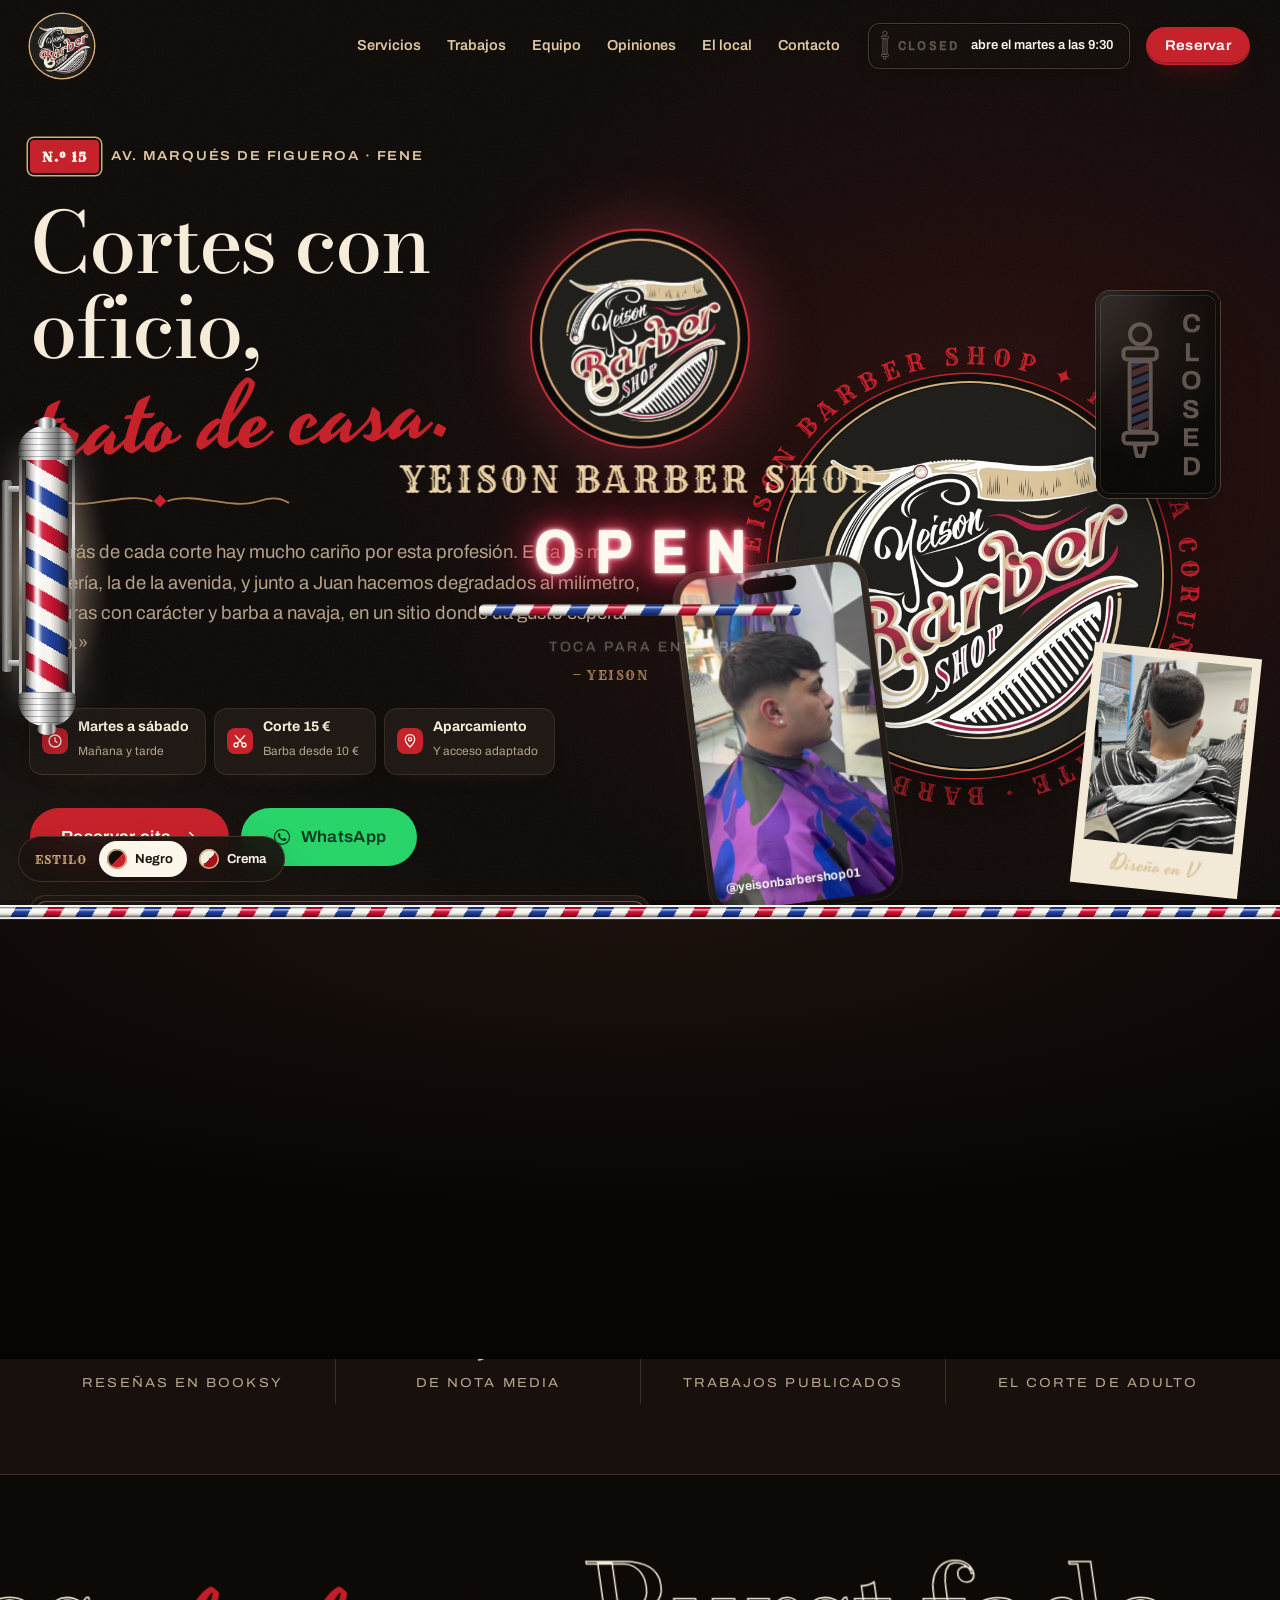
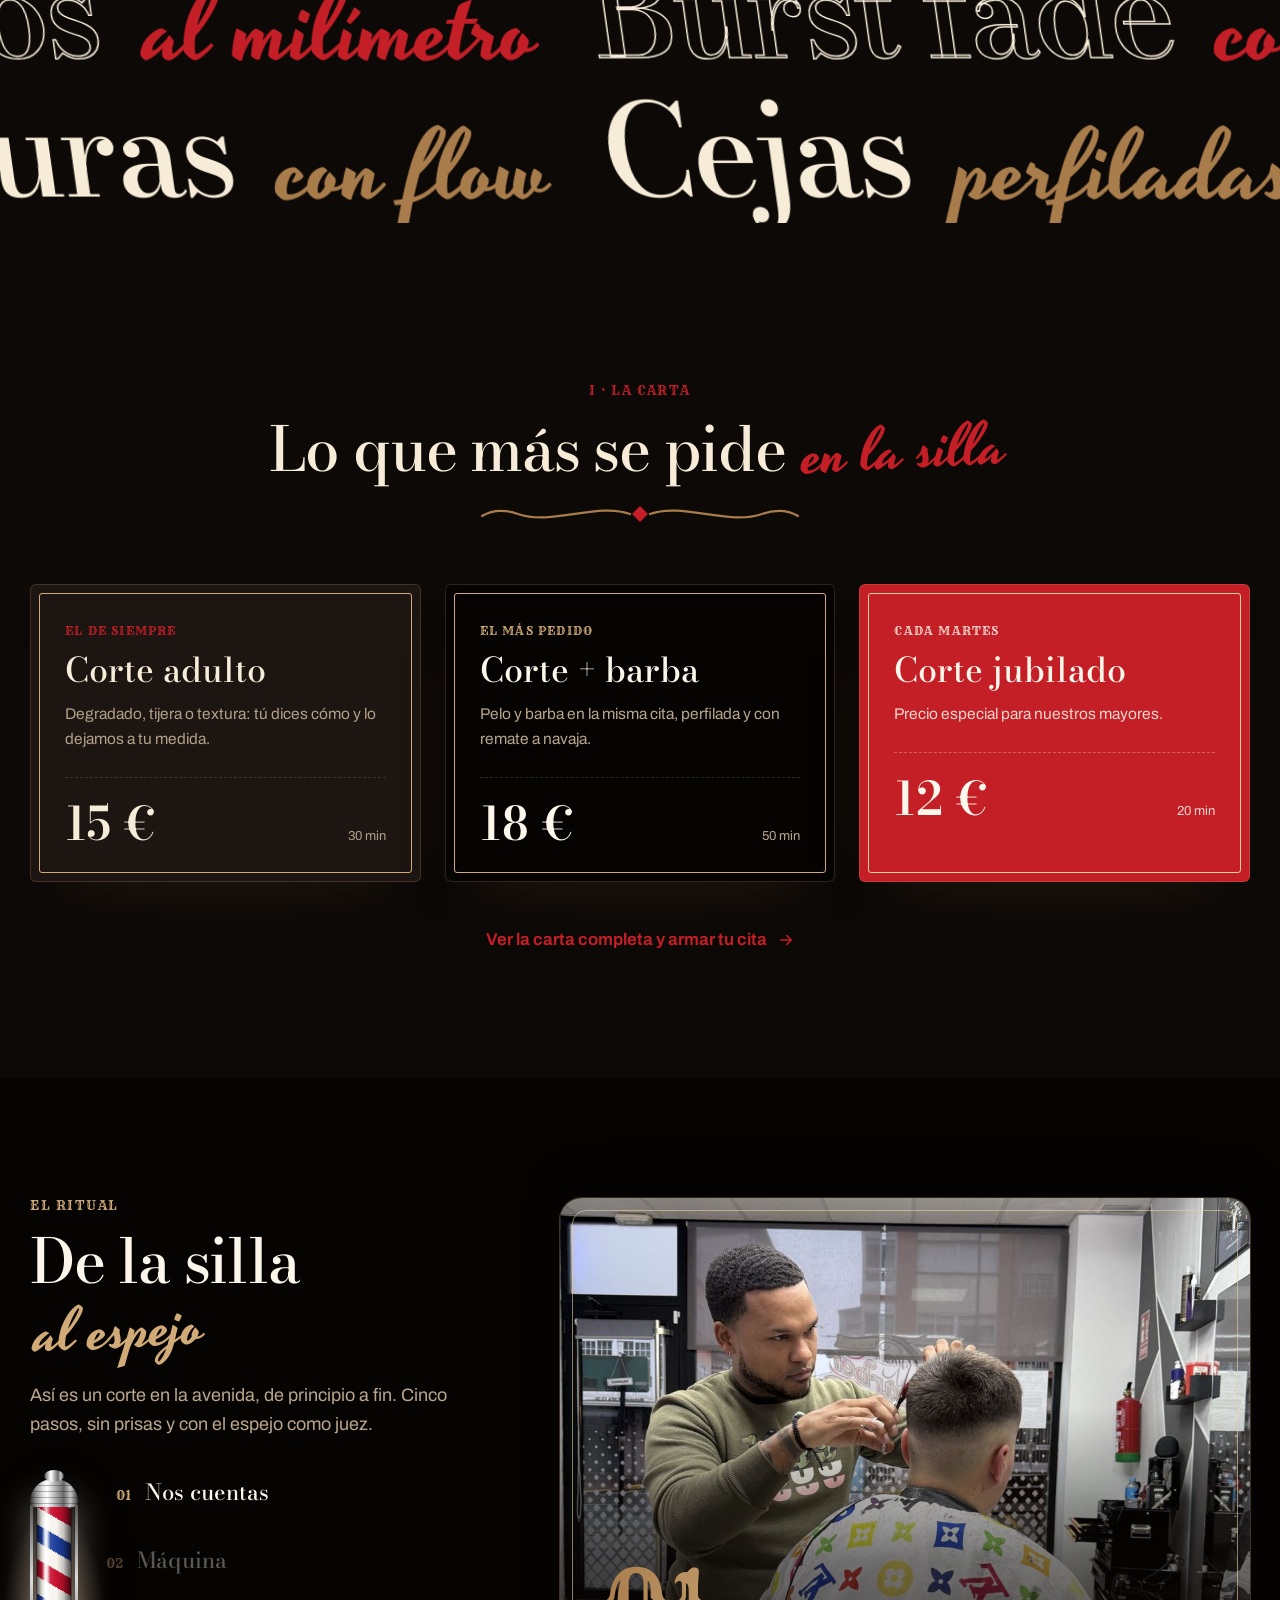
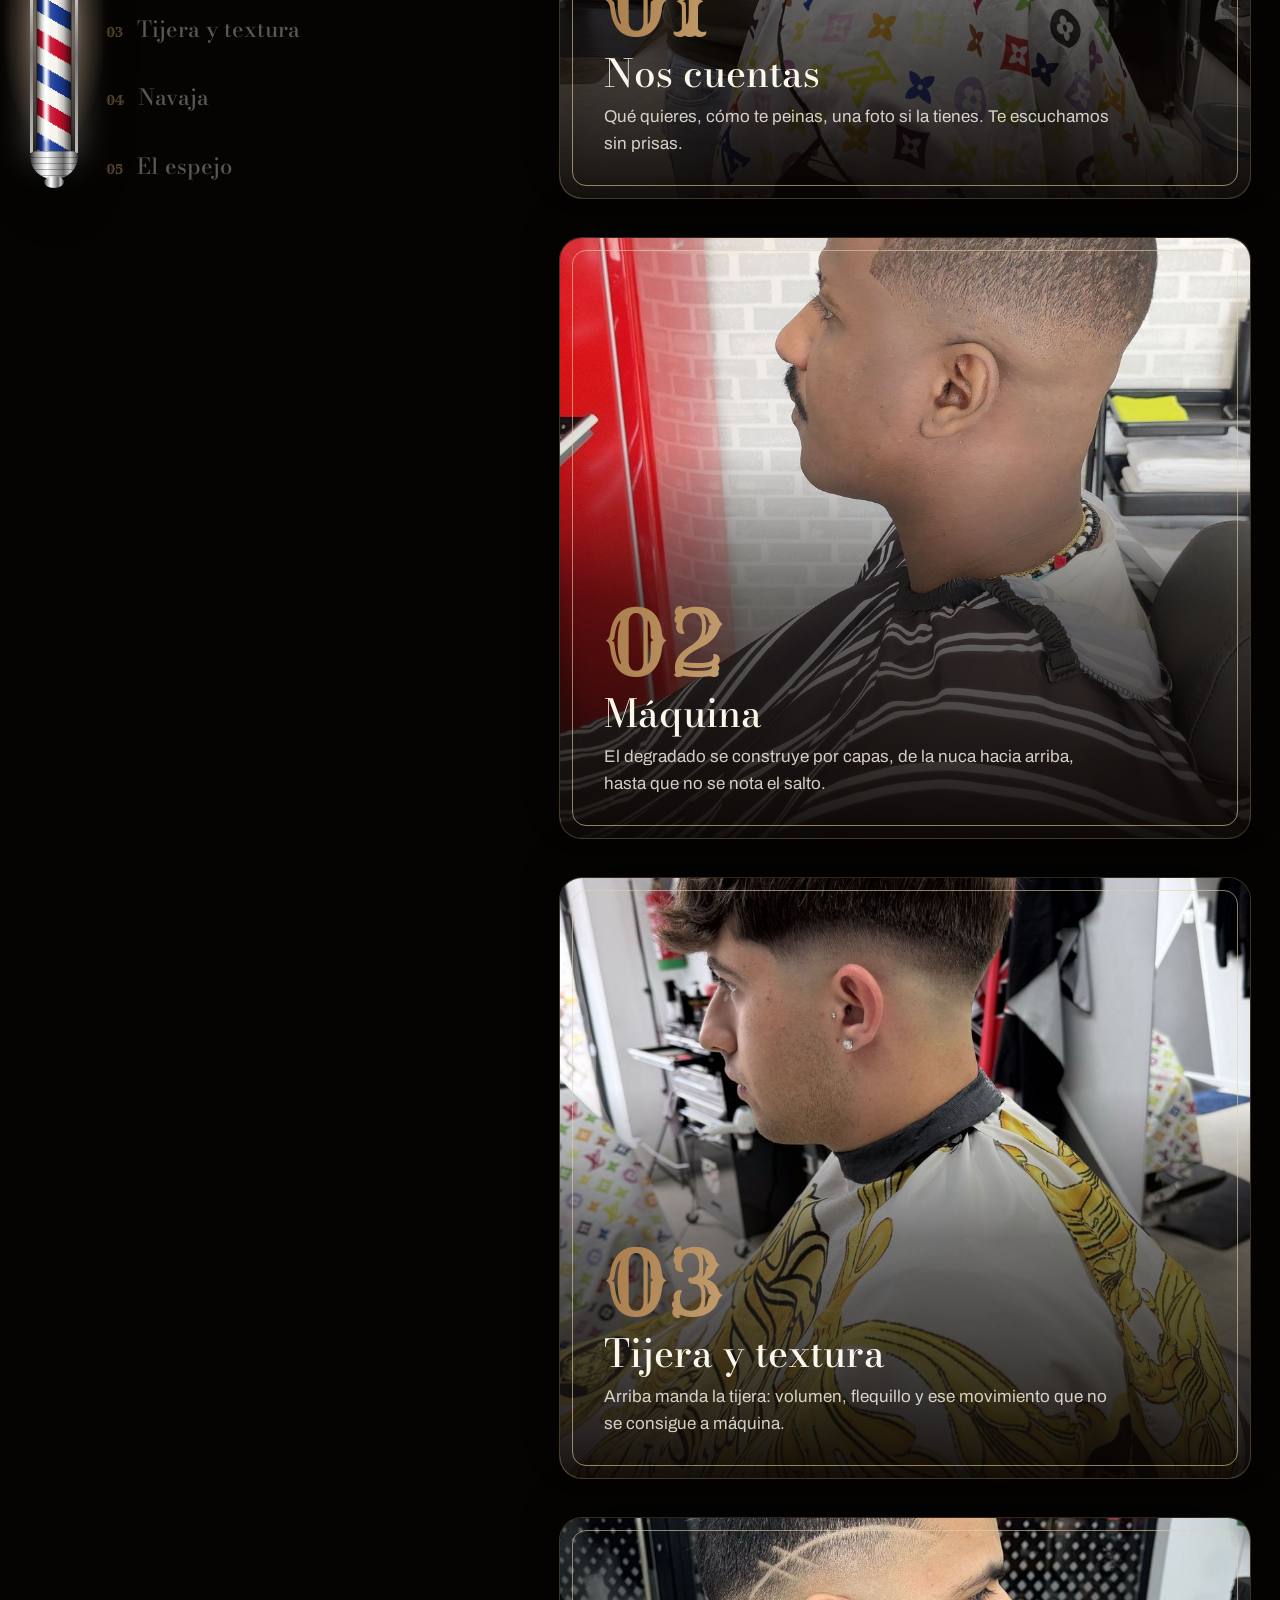
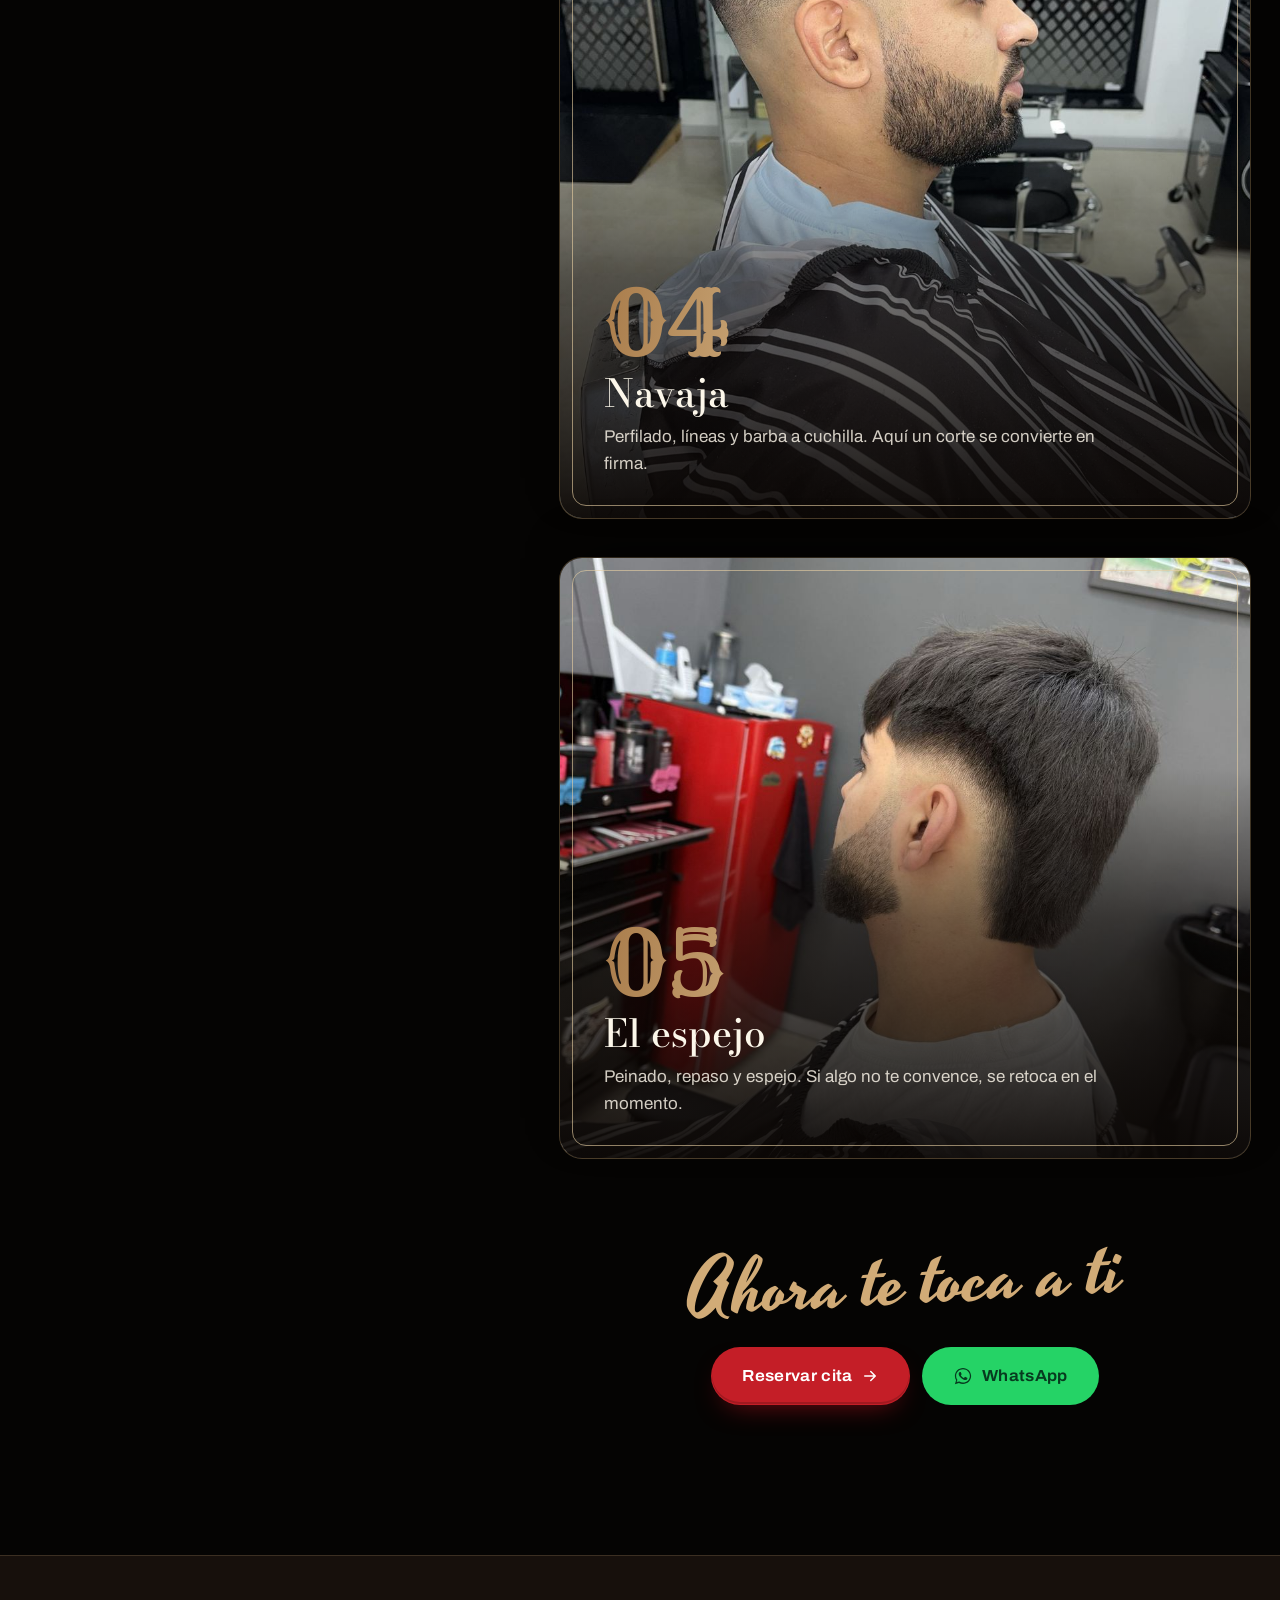
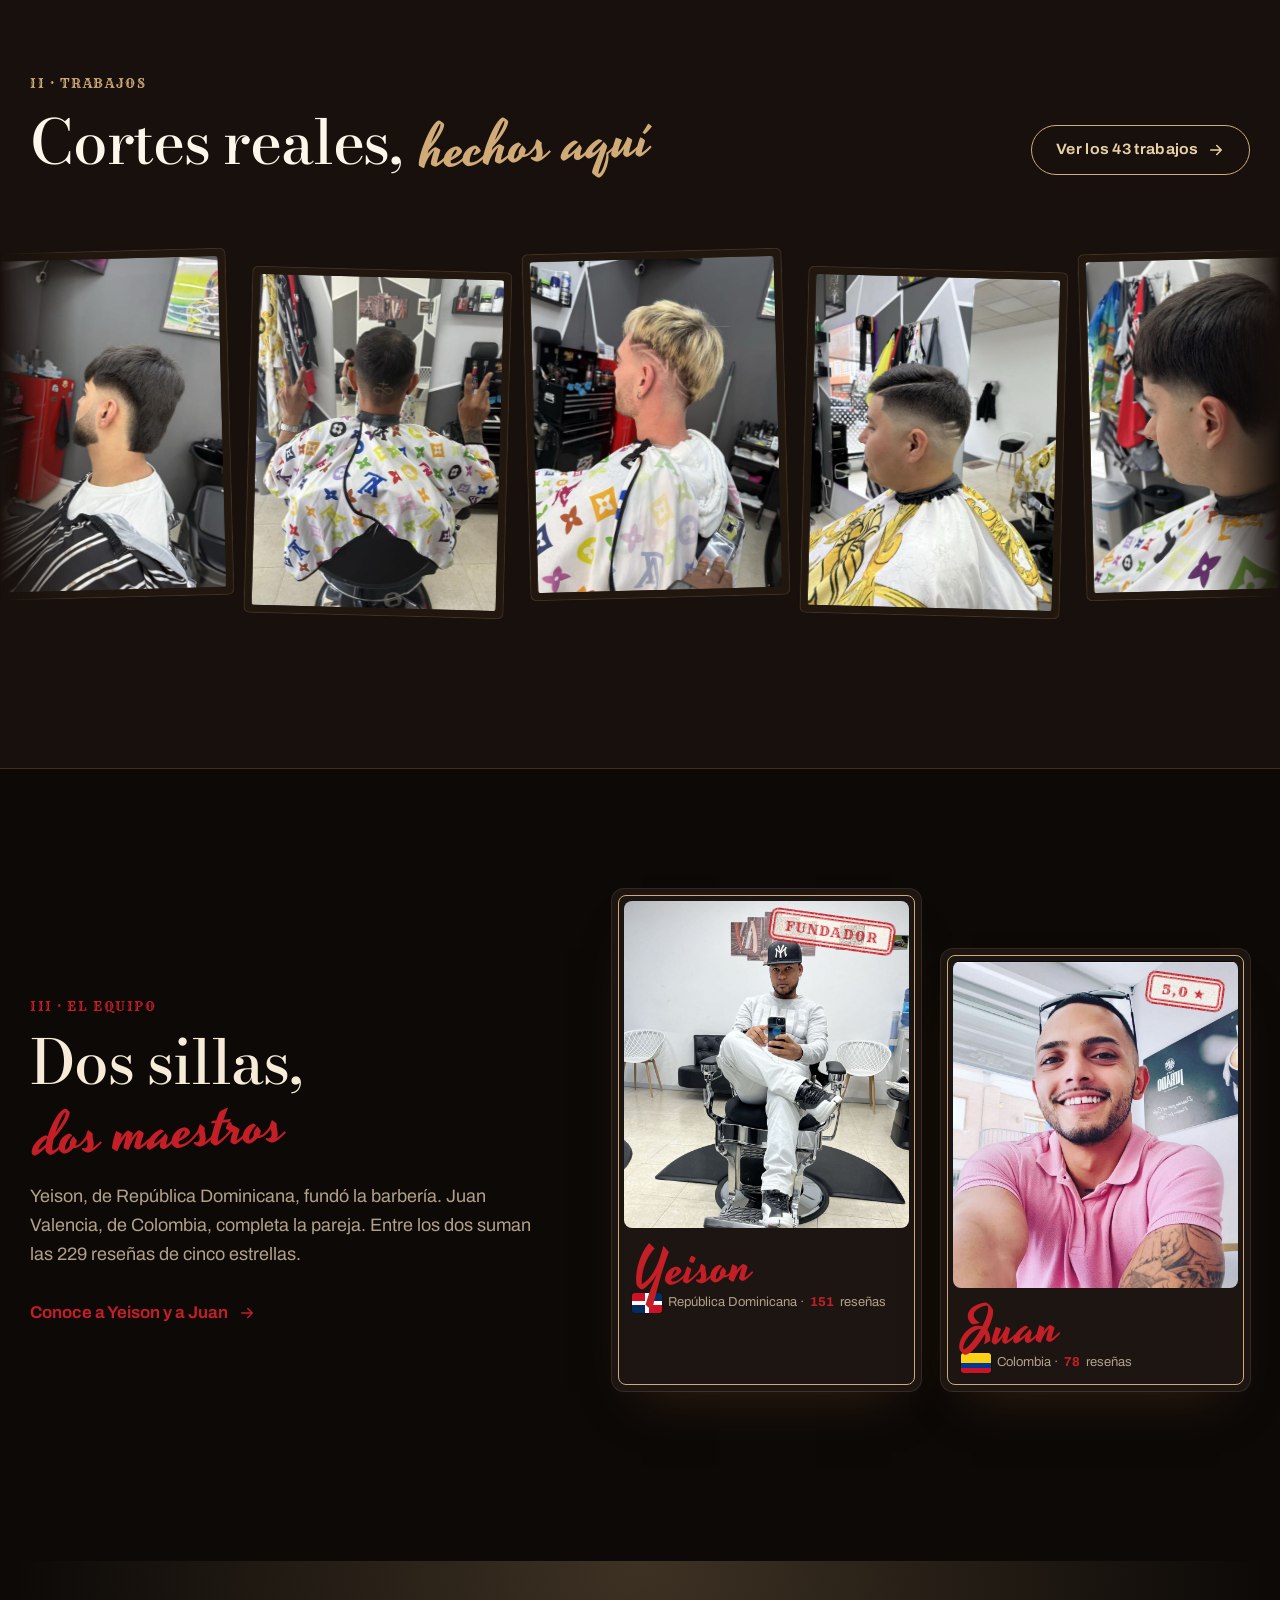
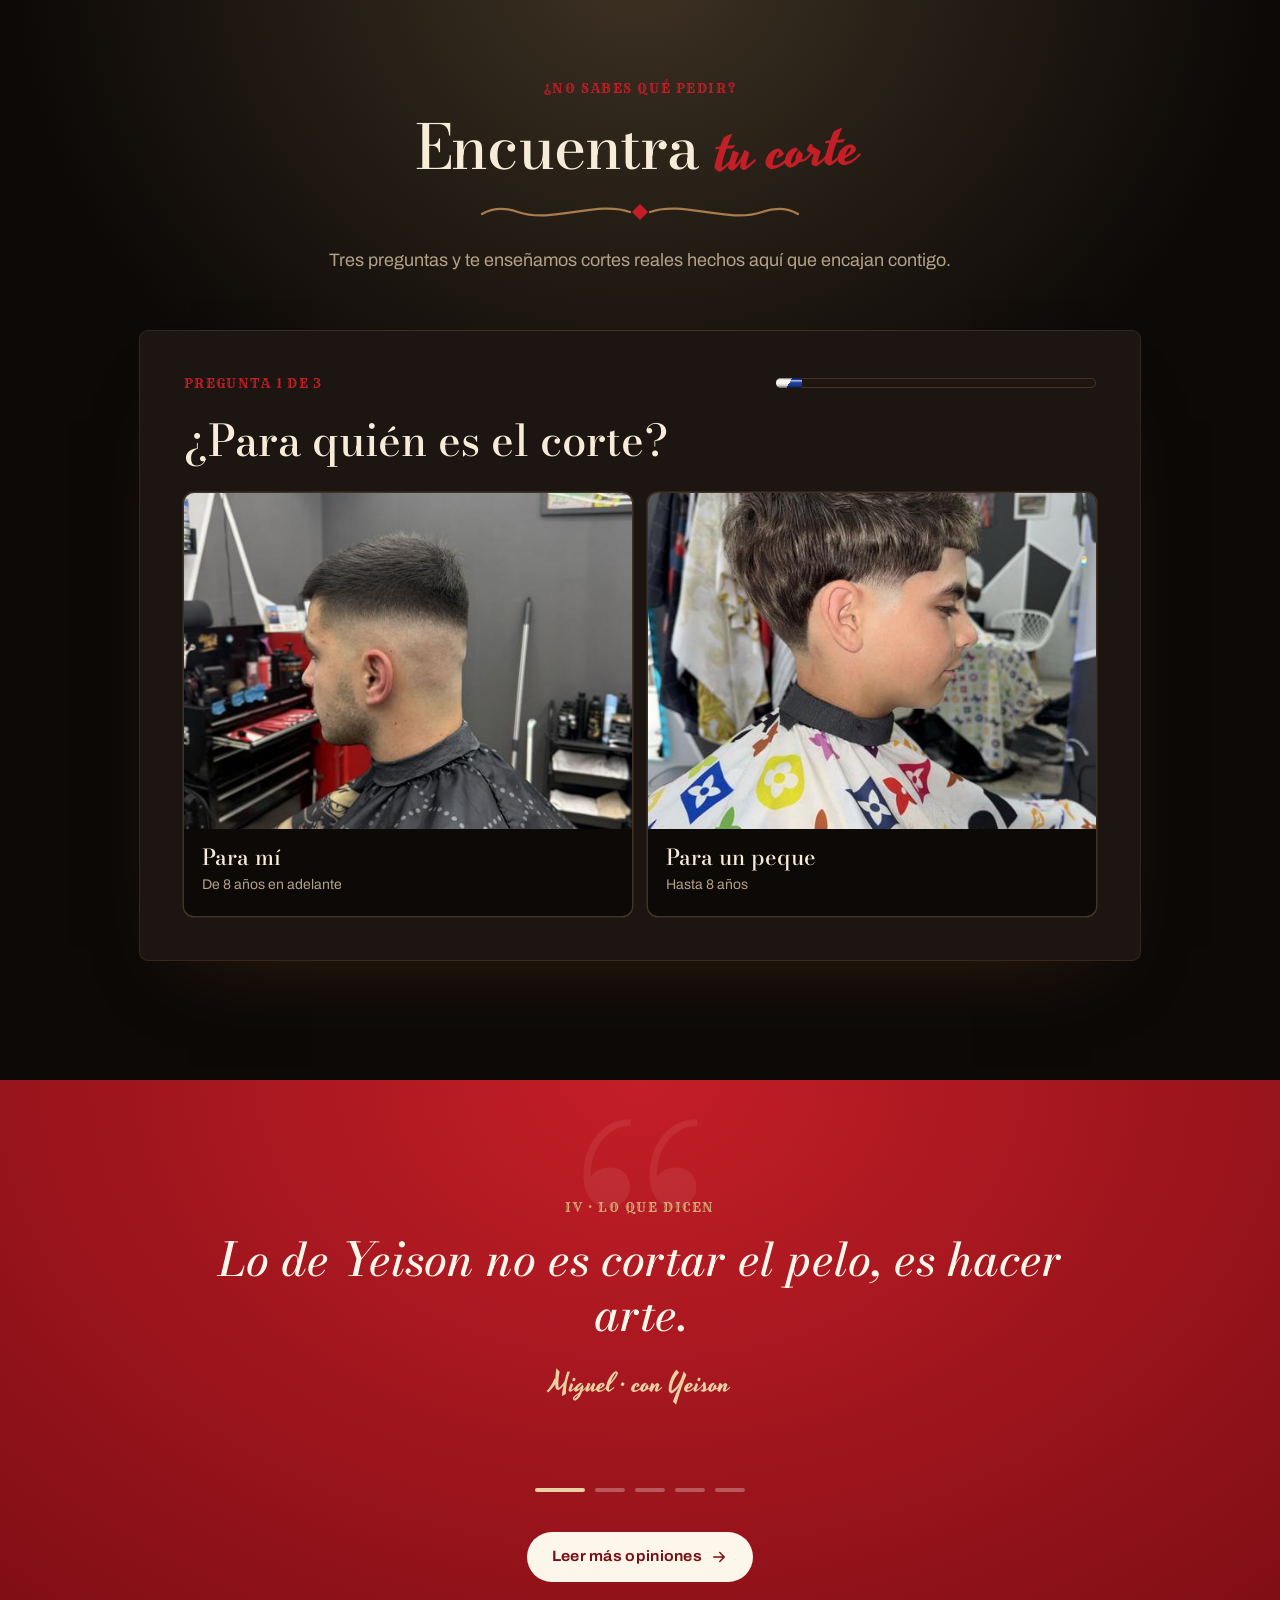
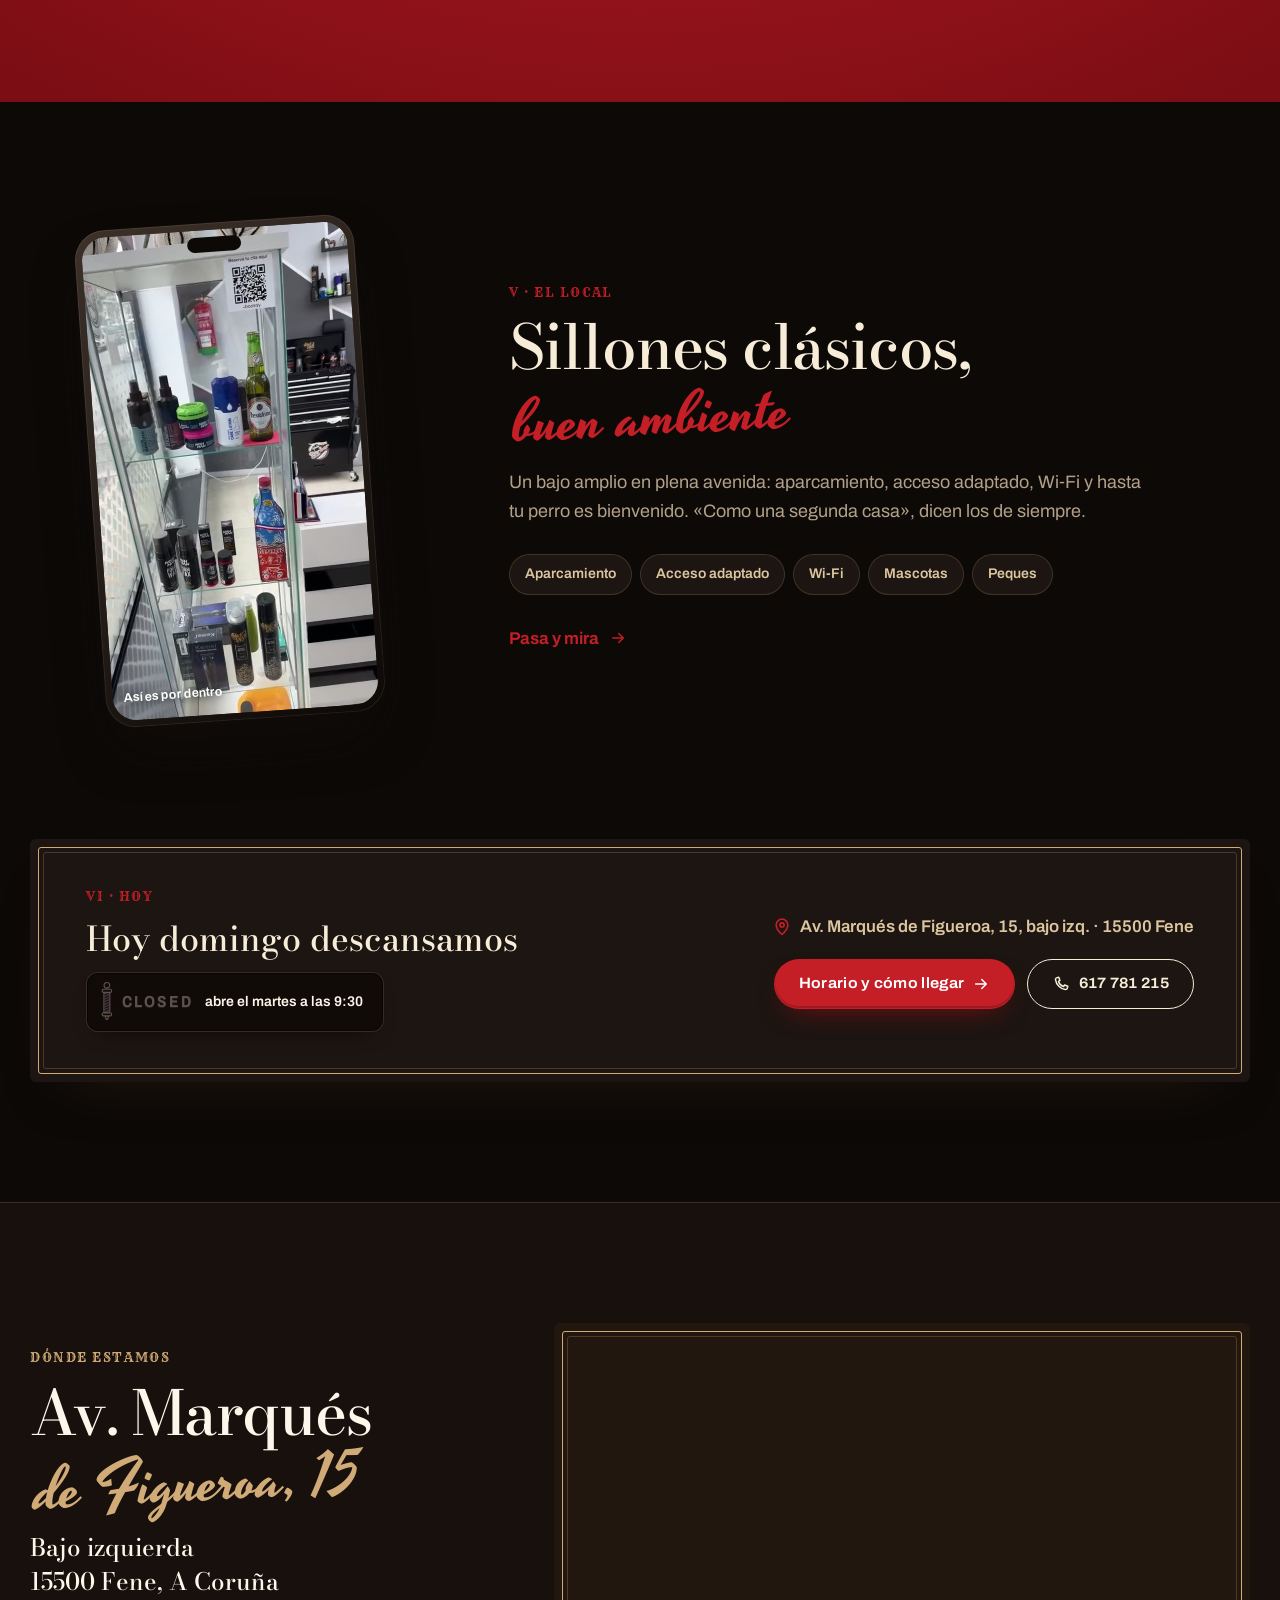
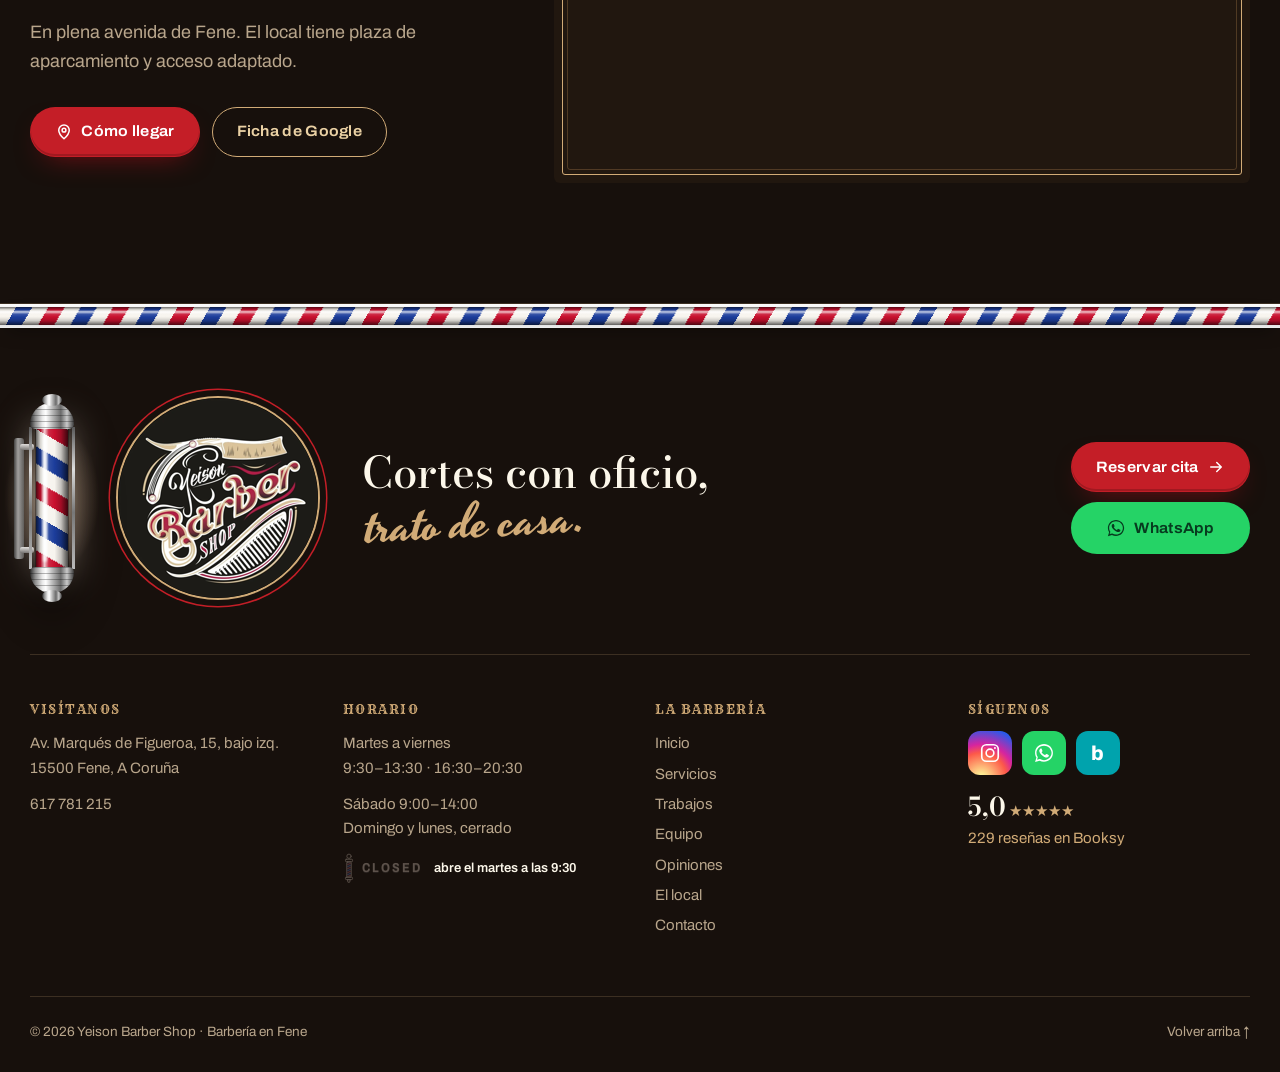
==== commit 68b47085: "Actualiza canonical y metadatos al repo de Kodillo Co-Authored-By: Claude Sonnet 5.5 <noreply@anthro" ====
--- a/index.html
+++ b/index.html
@@ -14,13 +14,13 @@
 <meta property="og:site_name" content="Yeison Barber Shop">
 <meta property="og:title" content="💈 Yeison Barber Shop · Barbería en Fene">
 <meta property="og:description" content="Degradados, texturas, diseños a cuchilla, barba y afeitado con Yeison y Juan. ⭐ 5,0 en Booksy (229 reseñas). Corte desde 15 €. Reserva online o por WhatsApp · Av. Marqués de Figueroa, 15, Fene.">
-<meta property="og:url" content="https://sefiro888.github.io/YeisonBarberiademostracion/">
-<link rel="canonical" href="https://sefiro888.github.io/YeisonBarberiademostracion/">
-<meta property="og:image" content="https://sefiro888.github.io/YeisonBarberiademostracion/assets/img/og-yeison.jpg">
-<meta property="og:image:secure_url" content="https://sefiro888.github.io/YeisonBarberiademostracion/assets/img/og-yeison.jpg">
+<meta property="og:url" content="https://kodillo.github.io/YeisonBarberShop/">
+<link rel="canonical" href="https://kodillo.github.io/YeisonBarberShop/">
+<meta property="og:image" content="https://kodillo.github.io/YeisonBarberShop/assets/img/og-yeison.jpg">
+<meta property="og:image:secure_url" content="https://kodillo.github.io/YeisonBarberShop/assets/img/og-yeison.jpg">
 <meta property="og:image:type" content="image/jpeg">
 <meta property="og:image:alt" content="Sello de Yeison Barber Shop con valoración 5,0, servicios y dirección en Fene">
-<meta name="twitter:image" content="https://sefiro888.github.io/YeisonBarberiademostracion/assets/img/og-yeison.jpg">
+<meta name="twitter:image" content="https://kodillo.github.io/YeisonBarberShop/assets/img/og-yeison.jpg">
 <meta name="twitter:title" content="💈 Yeison Barber Shop · Barbería en Fene">
 <meta name="twitter:description" content="Degradados, texturas, diseños a cuchilla, barba y afeitado con Yeison y Juan. ⭐ 5,0 en Booksy (229 reseñas). Corte desde 15 €. Reserva online o por WhatsApp · Av. Marqués de Figueroa, 15, Fene.">
 <meta property="og:image:width" content="1200">
